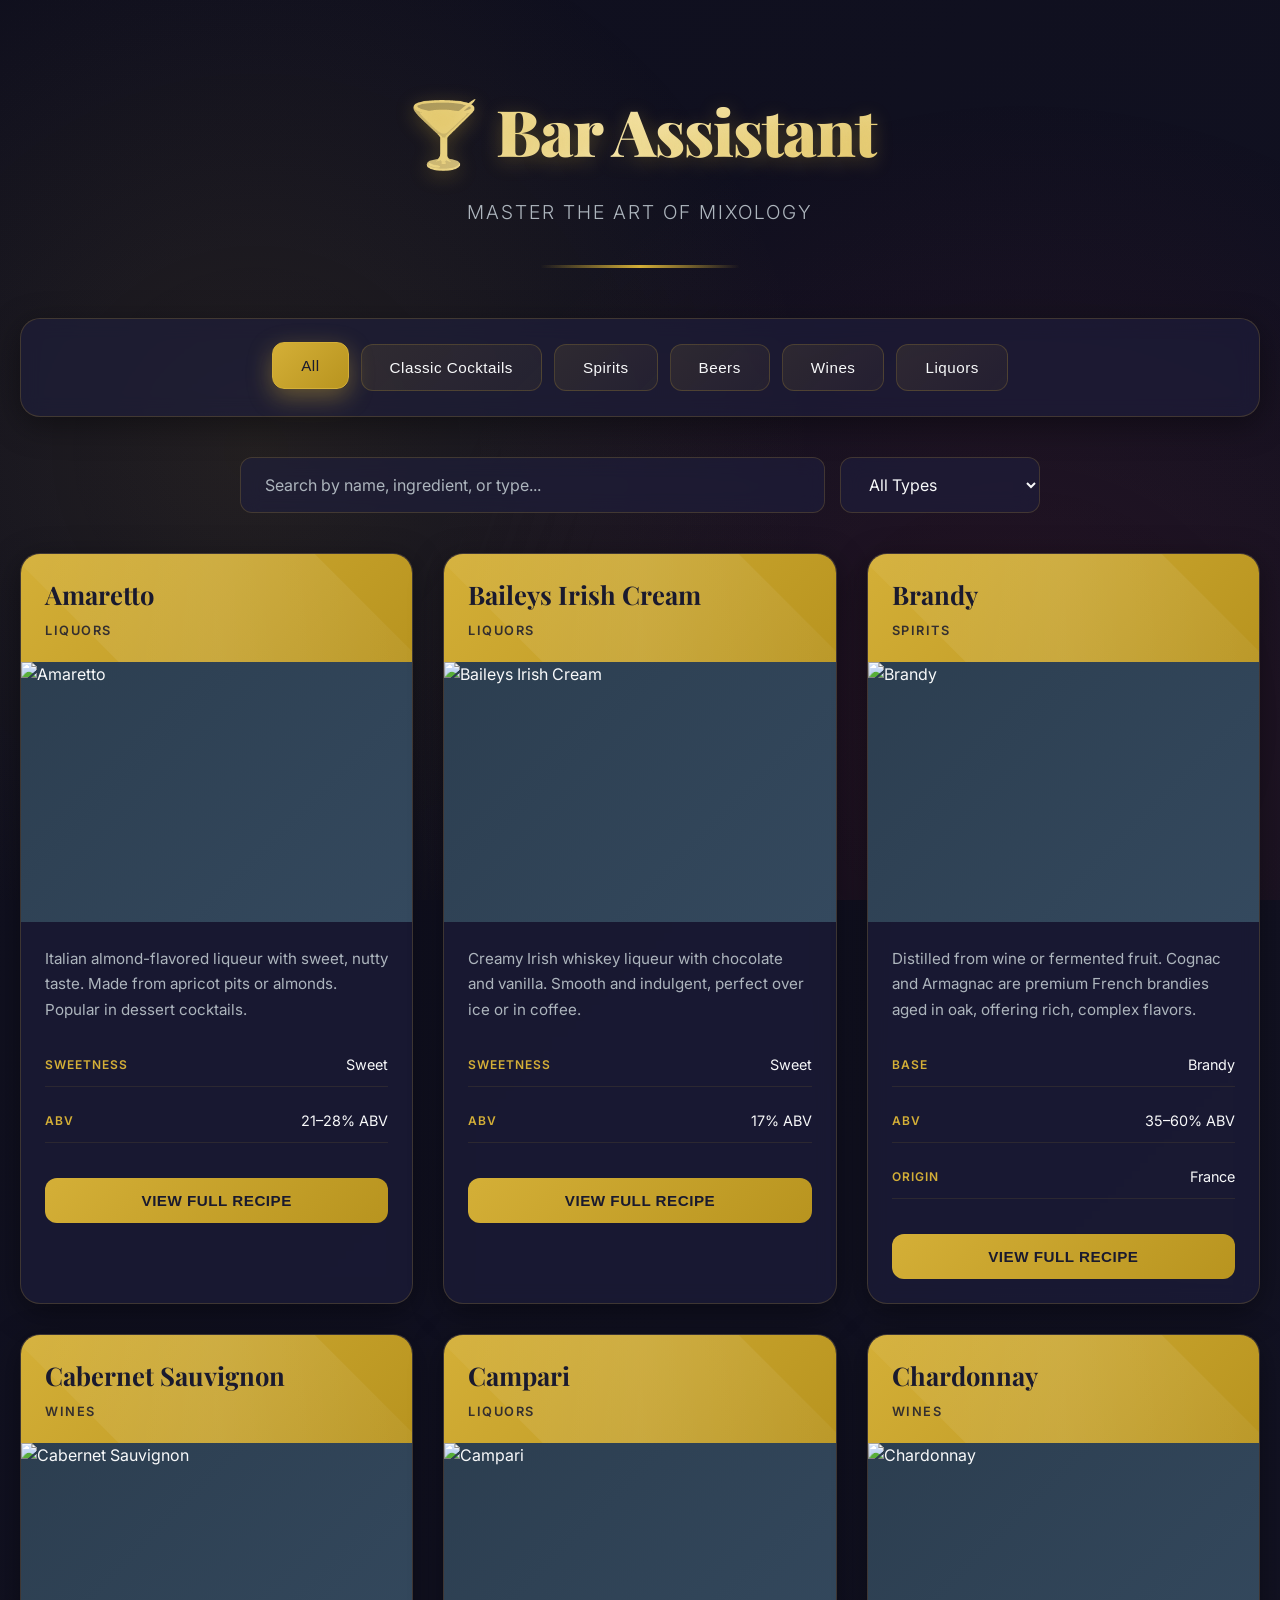
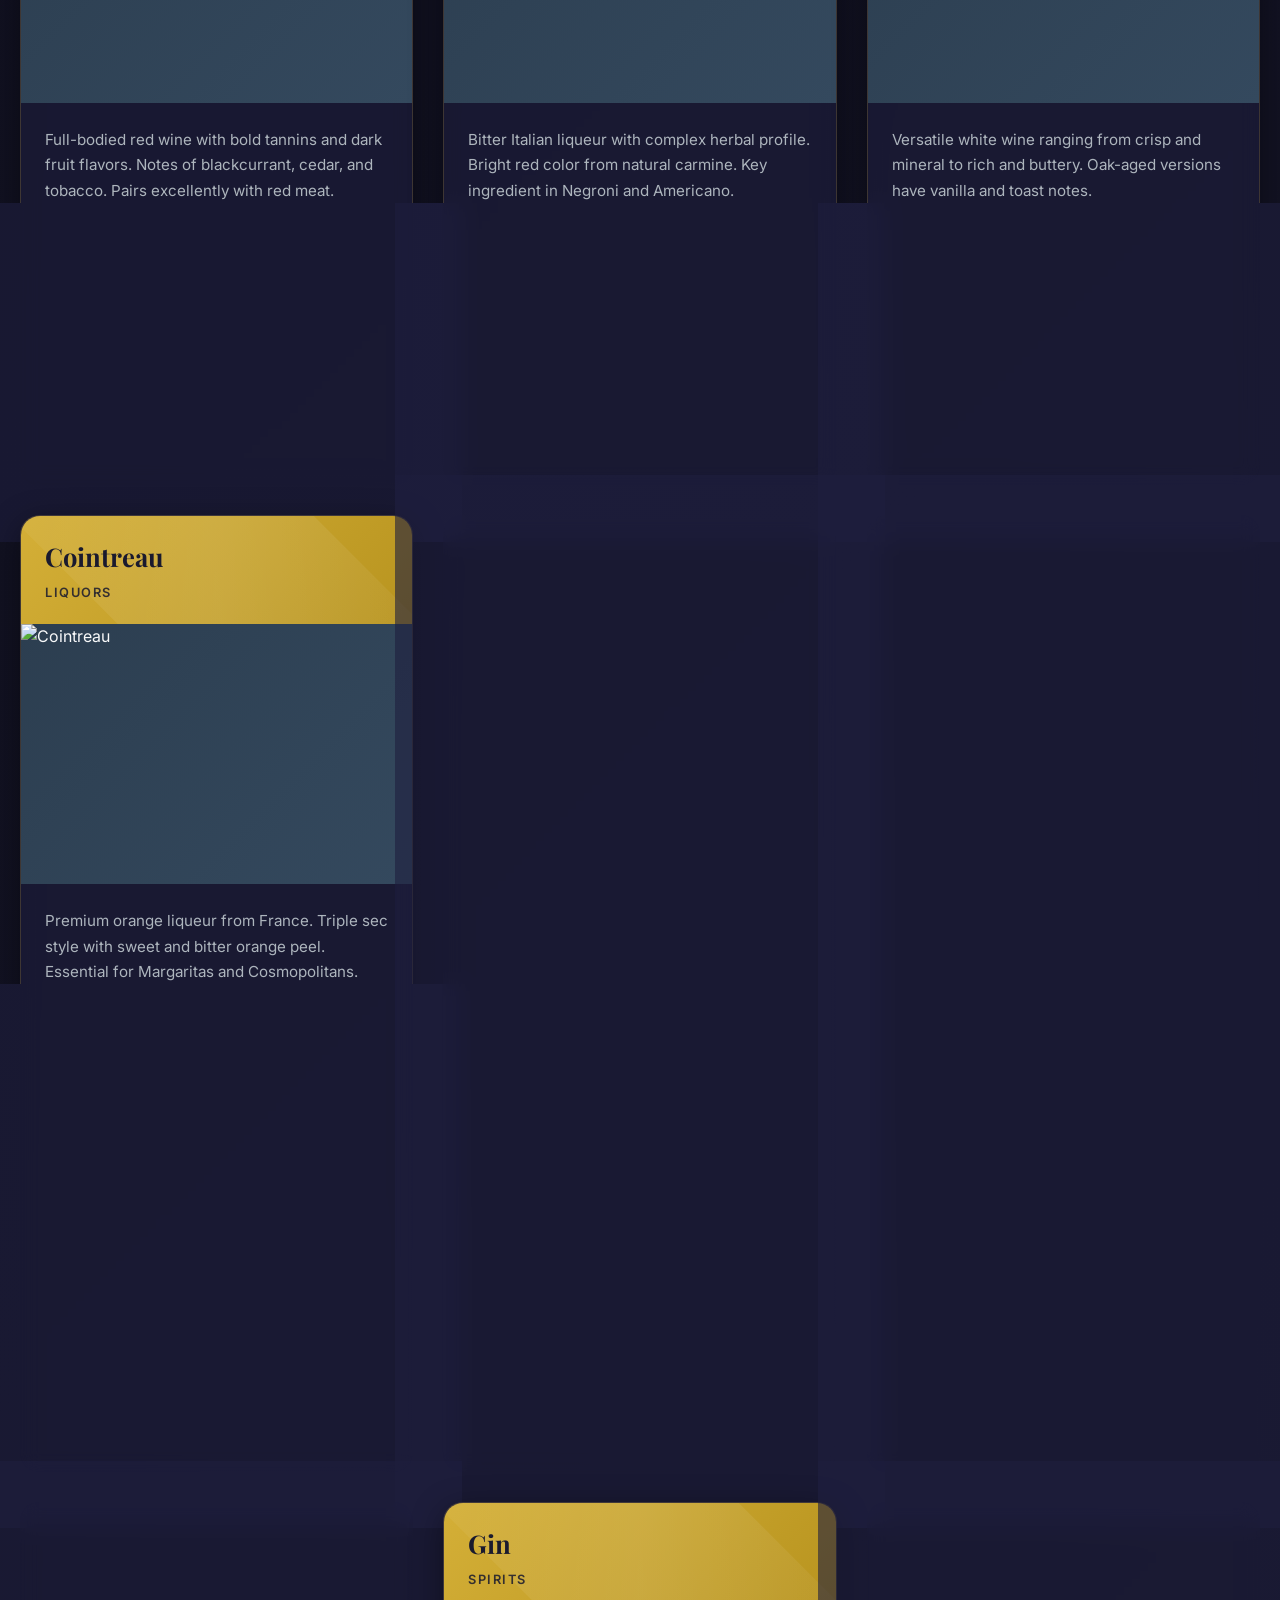
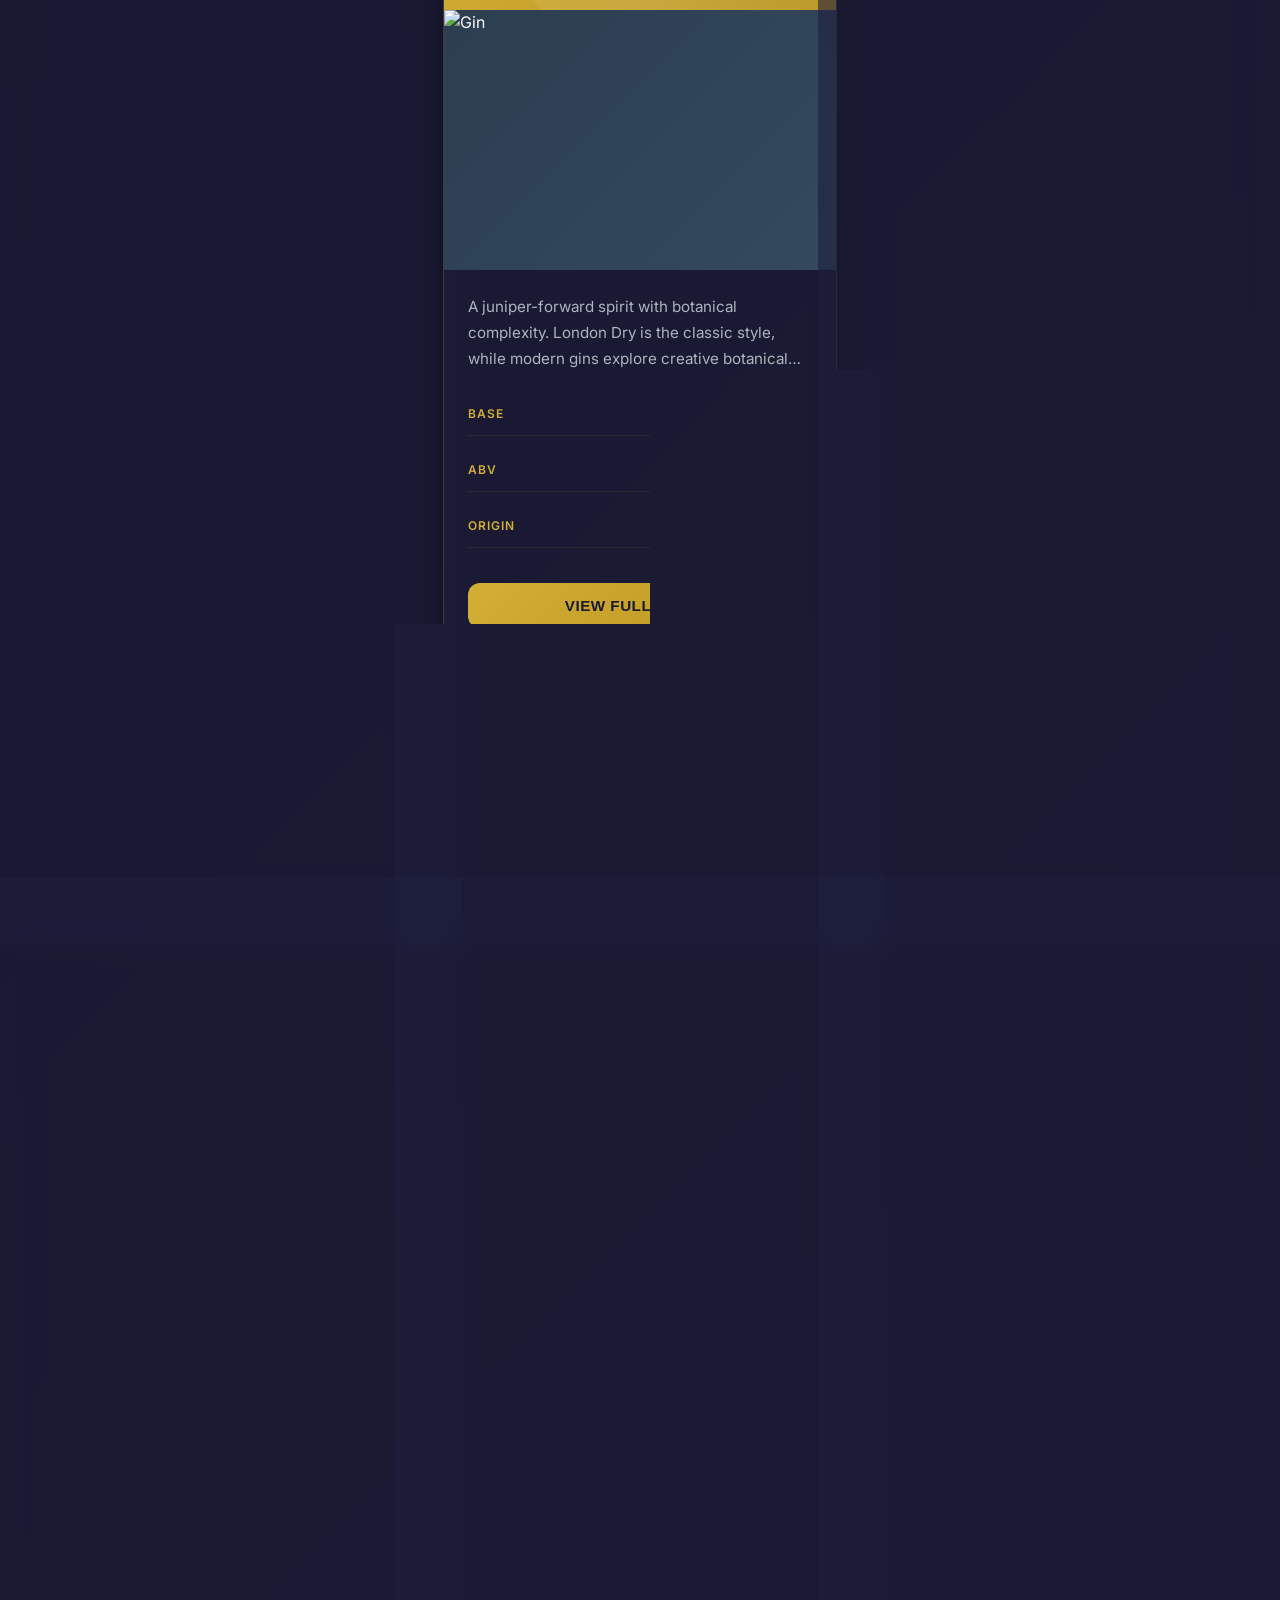
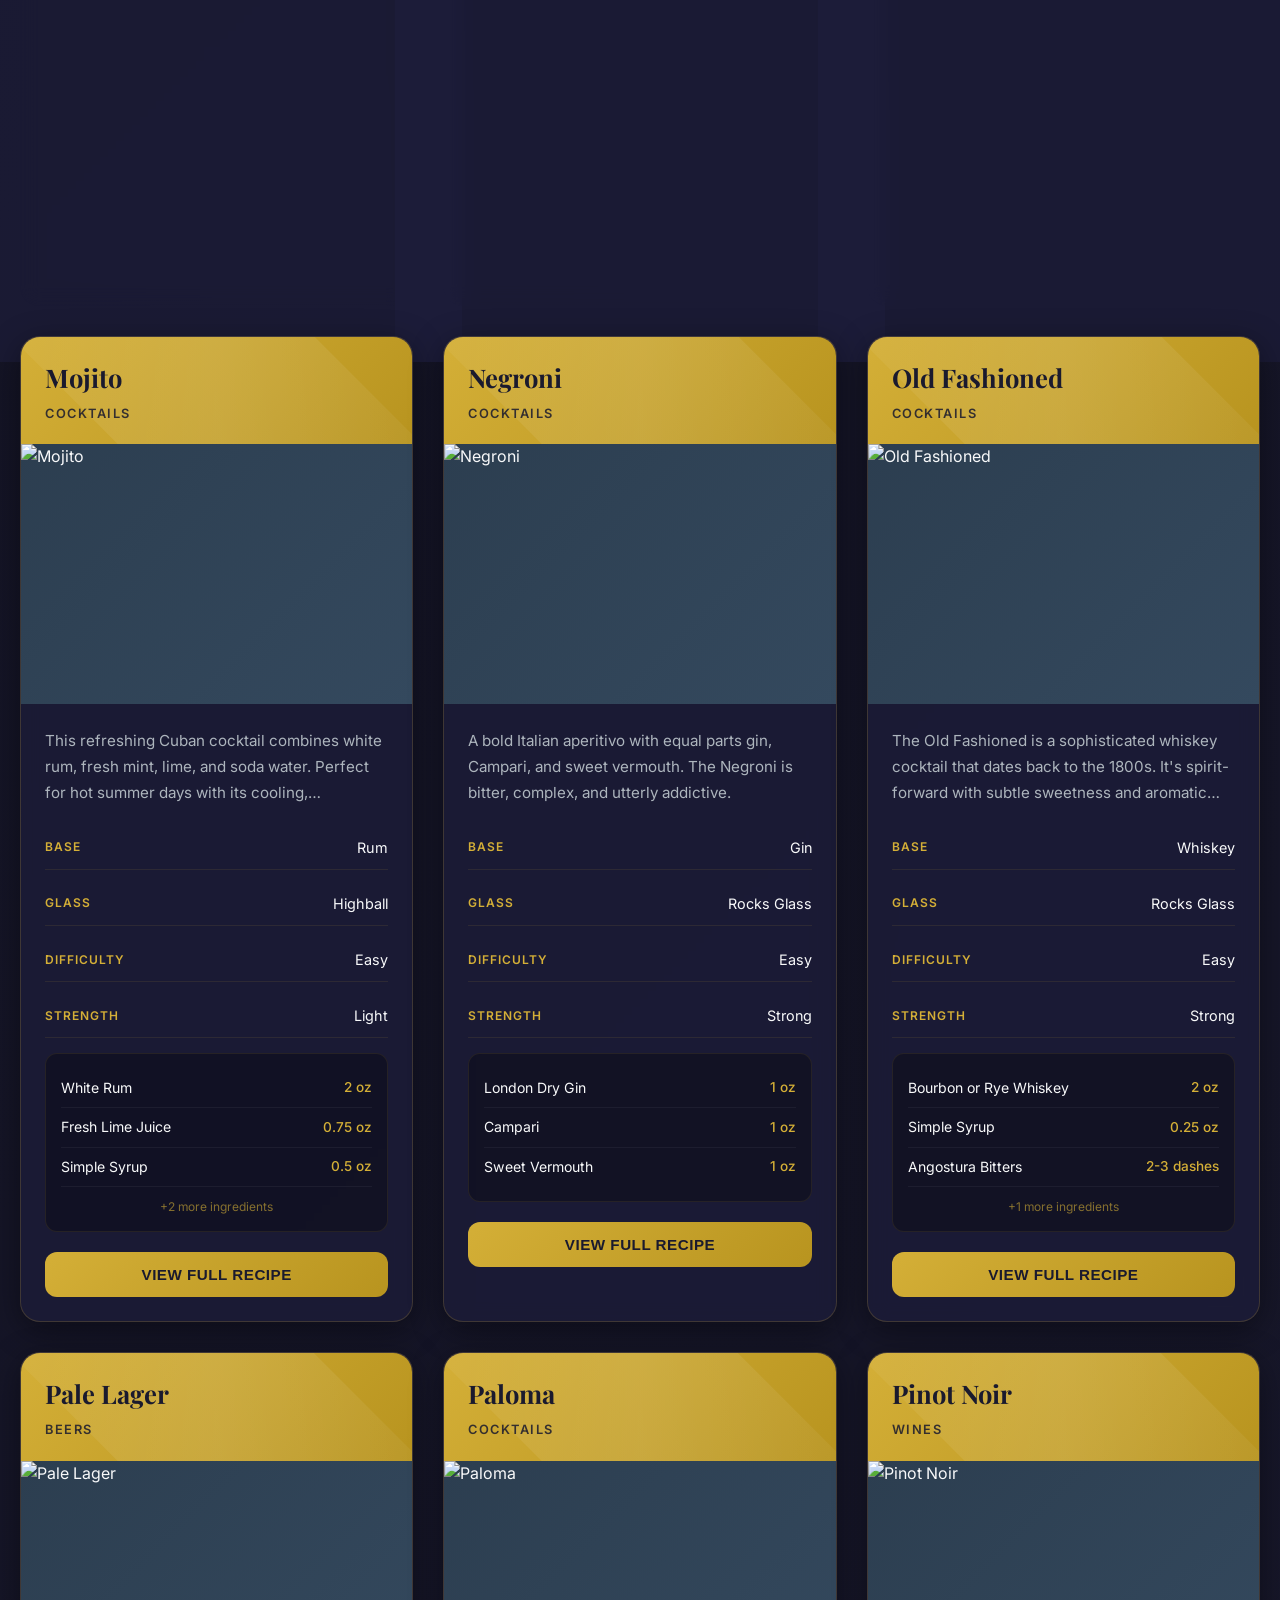
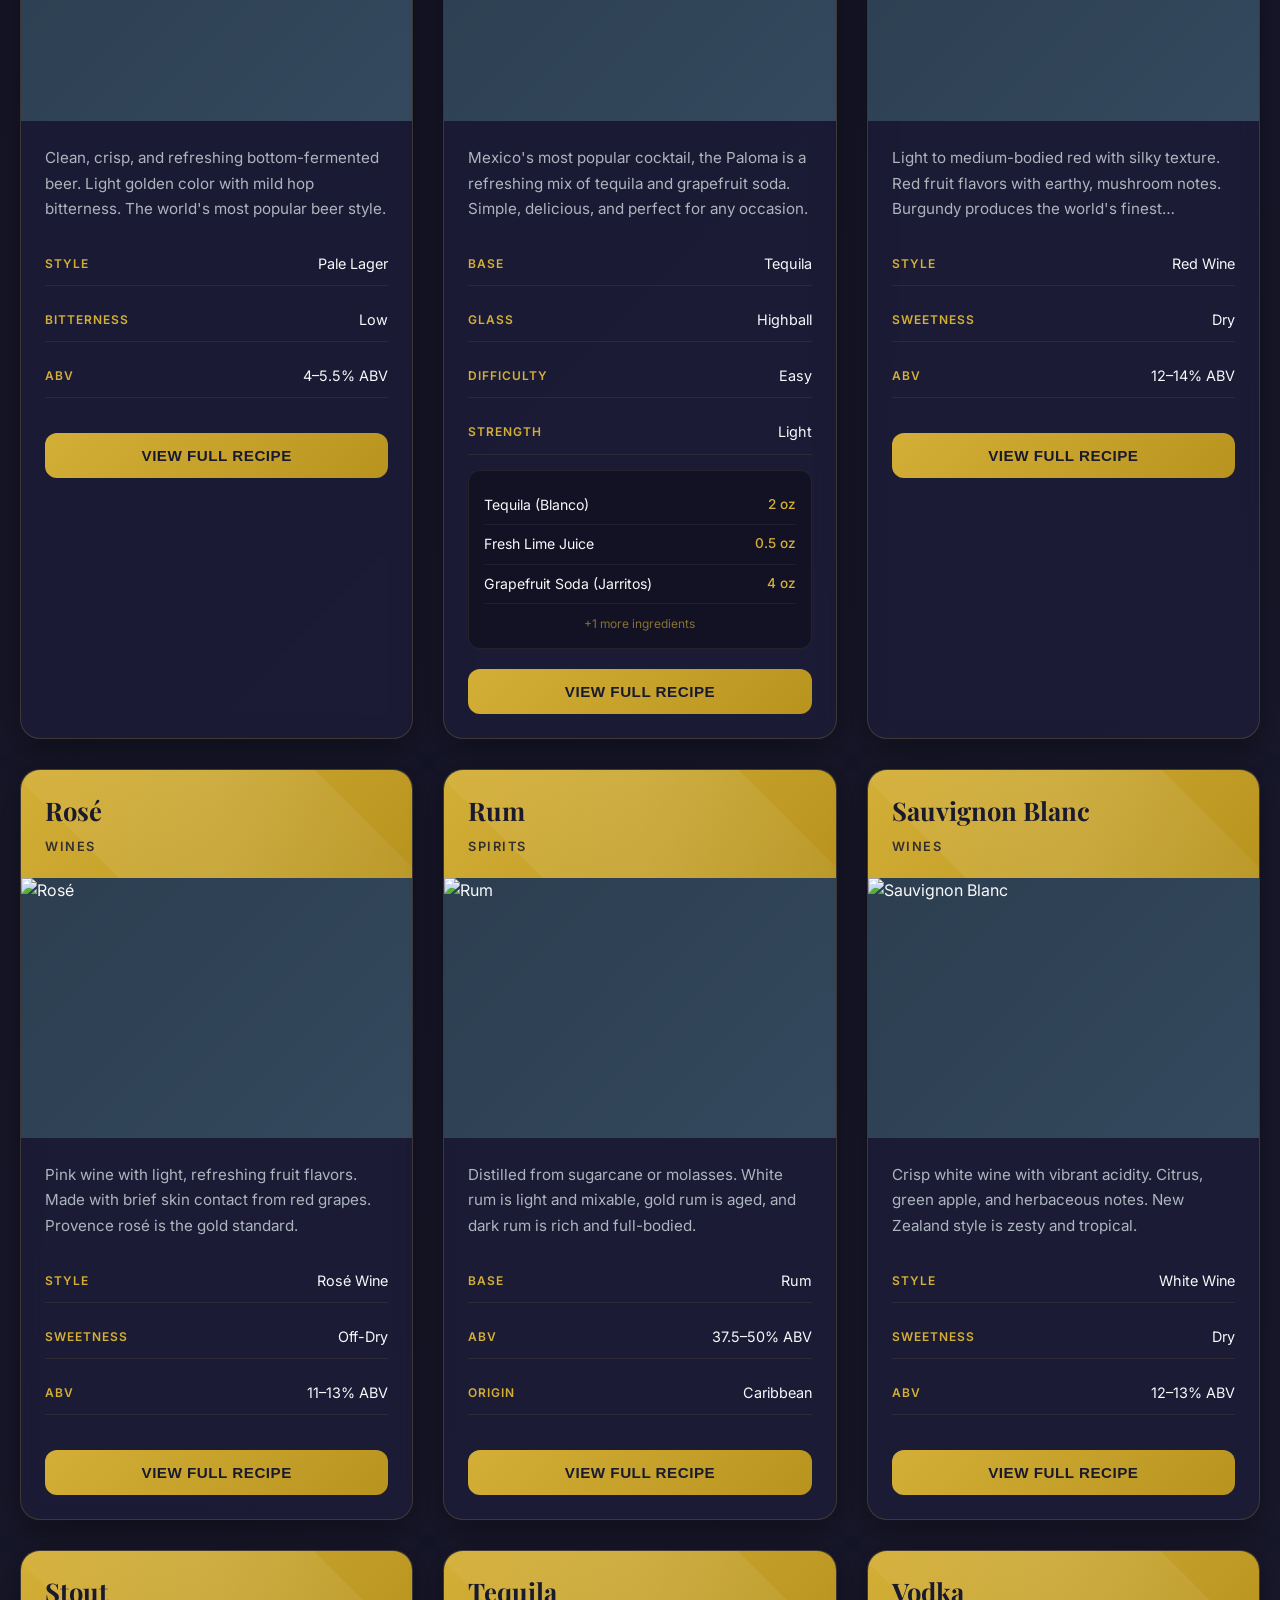
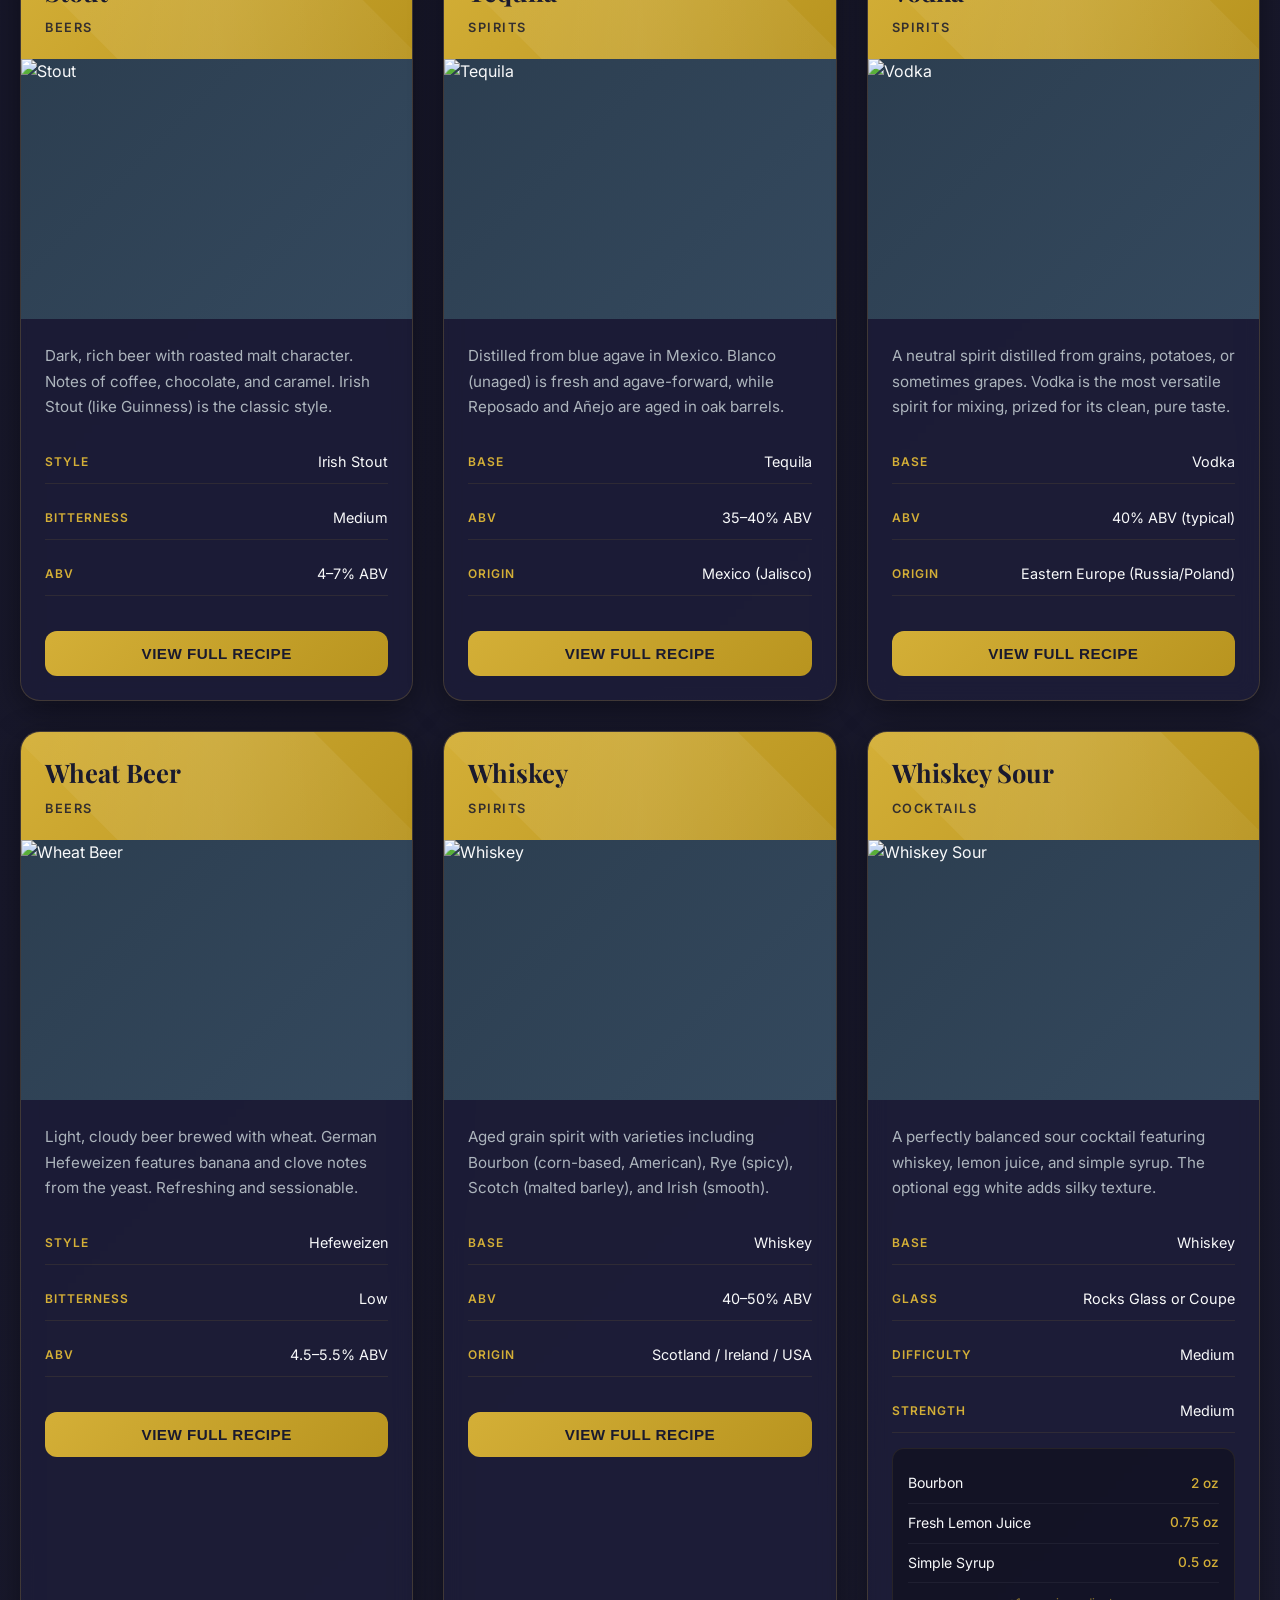
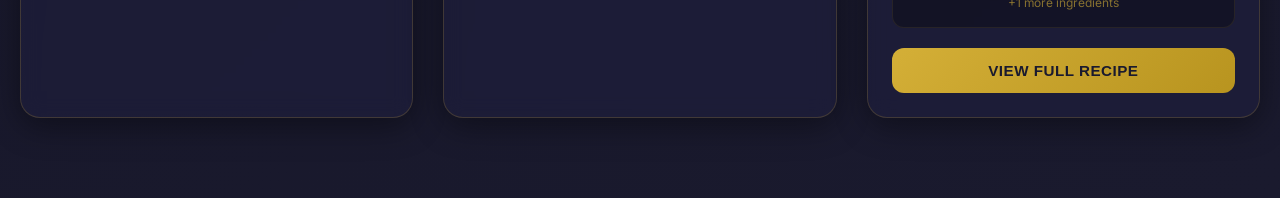
==== index.html @ 9eb1c7a4 "feat: complete Bar Assistant Pro suite with modular architecture, mobile edition & Quiet Luxury docu" ====
<!DOCTYPE html>
<html lang="en">
<head>
    <meta charset="UTF-8">
    <meta name="viewport" content="width=device-width, initial-scale=1.0">
    <title>Bar Assistant Pro - Cocktails & Spirits Guide</title>
    <link rel="preconnect" href="https://fonts.googleapis.com">
    <link rel="preconnect" href="https://fonts.gstatic.com" crossorigin>
    <link href="https://fonts.googleapis.com/css2?family=Playfair+Display:wght@700;900&family=Inter:wght@300;400;500;600;700&display=swap" rel="stylesheet">
    <style>
        * {
            margin: 0;
            padding: 0;
            box-sizing: border-box;
        }

        :root {
            --primary: #d4af37;
            --primary-dark: #b8941f;
            --secondary: #1a1a2e;
            --accent: #e63946;
            --bg-dark: #0f0f1e;
            --bg-card: #1e1e3f;
            --text-light: #f8f9fa;
            --text-gray: #adb5bd;
            --border: rgba(212, 175, 55, 0.2);
            --shadow: rgba(0, 0, 0, 0.4);
        }

        body {
            font-family: 'Inter', -apple-system, BlinkMacSystemFont, 'Segoe UI', sans-serif;
            background: linear-gradient(135deg, var(--bg-dark) 0%, var(--secondary) 100%);
            color: var(--text-light);
            min-height: 100vh;
            padding: 0;
            line-height: 1.6;
        }

        body::before {
            content: '';
            position: fixed;
            top: 0;
            left: 0;
            right: 0;
            bottom: 0;
            background: 
                radial-gradient(circle at 20% 50%, rgba(212, 175, 55, 0.1) 0%, transparent 50%),
                radial-gradient(circle at 80% 80%, rgba(230, 57, 70, 0.1) 0%, transparent 50%);
            pointer-events: none;
            z-index: 0;
        }

        .container {
            max-width: 1600px;
            margin: 0 auto;
            padding: 20px;
            position: relative;
            z-index: 1;
        }

        header {
            text-align: center;
            margin-bottom: 50px;
            padding: 60px 20px 40px;
            position: relative;
        }

        header::after {
            content: '';
            position: absolute;
            bottom: 0;
            left: 50%;
            transform: translateX(-50%);
            width: 200px;
            height: 3px;
            background: linear-gradient(90deg, transparent, var(--primary), transparent);
        }

        h1 {
            font-family: 'Playfair Display', serif;
            font-size: clamp(2.5rem, 5vw, 4.5rem);
            font-weight: 900;
            background: linear-gradient(135deg, var(--primary) 0%, #f4e4a8 50%, var(--primary) 100%);
            -webkit-background-clip: text;
            -webkit-text-fill-color: transparent;
            background-clip: text;
            margin-bottom: 15px;
            letter-spacing: -1px;
            text-shadow: 0 4px 20px rgba(212, 175, 55, 0.3);
        }

        .subtitle {
            color: var(--text-gray);
            font-size: clamp(1rem, 2vw, 1.2rem);
            font-weight: 300;
            letter-spacing: 2px;
            text-transform: uppercase;
        }

        nav {
            background: rgba(30, 30, 63, 0.6);
            backdrop-filter: blur(10px);
            -webkit-backdrop-filter: blur(10px);
            padding: 25px;
            border-radius: 20px;
            margin-bottom: 40px;
            display: flex;
            gap: 12px;
            flex-wrap: wrap;
            justify-content: center;
            border: 1px solid var(--border);
            box-shadow: 0 8px 32px var(--shadow);
        }

        nav button {
            padding: 14px 28px;
            background: linear-gradient(135deg, rgba(212, 175, 55, 0.1) 0%, rgba(212, 175, 55, 0.05) 100%);
            color: var(--text-light);
            border: 1px solid var(--border);
            border-radius: 12px;
            cursor: pointer;
            font-size: 0.95rem;
            font-weight: 500;
            transition: all 0.3s cubic-bezier(0.4, 0, 0.2, 1);
            letter-spacing: 0.5px;
            position: relative;
            overflow: hidden;
        }

        nav button::before {
            content: '';
            position: absolute;
            top: 0;
            left: -100%;
            width: 100%;
            height: 100%;
            background: linear-gradient(90deg, transparent, rgba(212, 175, 55, 0.2), transparent);
            transition: left 0.5s;
        }

        nav button:hover::before {
            left: 100%;
        }

        nav button:hover, nav button.active {
            background: linear-gradient(135deg, var(--primary) 0%, var(--primary-dark) 100%);
            border-color: var(--primary);
            transform: translateY(-2px);
            box-shadow: 0 8px 24px rgba(212, 175, 55, 0.4);
            color: var(--secondary);
        }

        .search-bar {
            margin-bottom: 40px;
            display: flex;
            gap: 15px;
            justify-content: center;
            flex-wrap: wrap;
            max-width: 800px;
            margin-left: auto;
            margin-right: auto;
        }

        .search-bar input, .search-bar select {
            padding: 16px 24px;
            border: 1px solid var(--border);
            border-radius: 12px;
            background: rgba(30, 30, 63, 0.6);
            backdrop-filter: blur(10px);
            -webkit-backdrop-filter: blur(10px);
            font-size: 1rem;
            color: var(--text-light);
            transition: all 0.3s ease;
            font-family: 'Inter', sans-serif;
        }

        .search-bar input {
            flex: 1;
            min-width: 280px;
        }

        .search-bar input::placeholder {
            color: var(--text-gray);
        }

        .search-bar input:focus, .search-bar select:focus {
            outline: none;
            border-color: var(--primary);
            box-shadow: 0 0 0 3px rgba(212, 175, 55, 0.1);
            background: rgba(30, 30, 63, 0.8);
        }

        .search-bar select {
            min-width: 200px;
            cursor: pointer;
        }

        .content {
            display: grid;
            grid-template-columns: repeat(auto-fill, minmax(340px, 1fr));
            gap: 30px;
            margin-bottom: 60px;
        }

        .card {
            background: rgba(30, 30, 63, 0.6);
            backdrop-filter: blur(10px);
            -webkit-backdrop-filter: blur(10px);
            border-radius: 20px;
            overflow: hidden;
            border: 1px solid var(--border);
            transition: all 0.4s cubic-bezier(0.4, 0, 0.2, 1);
            box-shadow: 0 8px 32px var(--shadow);
            cursor: pointer;
            position: relative;
        }

        .card::before {
            content: '';
            position: absolute;
            top: 0;
            left: 0;
            right: 0;
            bottom: 0;
            background: linear-gradient(135deg, rgba(212, 175, 55, 0.05) 0%, transparent 100%);
            opacity: 0;
            transition: opacity 0.4s;
            pointer-events: none;
        }

        .card:hover {
            transform: translateY(-8px);
            box-shadow: 0 20px 60px rgba(0, 0, 0, 0.6), 0 0 0 1px var(--primary);
            border-color: var(--primary);
        }

        .card:hover::before {
            opacity: 1;
        }

        .card-header {
            background: linear-gradient(135deg, var(--primary) 0%, var(--primary-dark) 100%);
            padding: 20px 24px;
            color: var(--secondary);
            position: relative;
            overflow: hidden;
        }

        .card-header::after {
            content: '';
            position: absolute;
            top: -50%;
            right: -50%;
            width: 200%;
            height: 200%;
            background: linear-gradient(45deg, transparent, rgba(255, 255, 255, 0.1), transparent);
            transform: rotate(45deg);
            transition: all 0.5s;
        }

        .card:hover .card-header::after {
            right: -200%;
        }

        .card-header h3 {
            font-family: 'Playfair Display', serif;
            font-size: 1.6rem;
            margin-bottom: 6px;
            font-weight: 700;
            position: relative;
            z-index: 1;
        }

        .card-category {
            font-size: 0.8rem;
            opacity: 0.85;
            font-weight: 600;
            text-transform: uppercase;
            letter-spacing: 1.5px;
            position: relative;
            z-index: 1;
        }

        .card-image {
            width: 100%;
            height: 260px;
            background: linear-gradient(135deg, #2c3e50 0%, #34495e 100%);
            display: flex;
            align-items: center;
            justify-content: center;
            position: relative;
            overflow: hidden;
        }

        .card-image img {
            width: 100%;
            height: 100%;
            object-fit: cover;
            transition: transform 0.6s cubic-bezier(0.4, 0, 0.2, 1);
        }

        .card:hover .card-image img {
            transform: scale(1.1);
        }

        .card-image-placeholder {
            font-size: 5rem;
            filter: drop-shadow(0 4px 8px rgba(0, 0, 0, 0.3));
        }

        .card-content {
            padding: 24px;
        }

        .card-description {
            font-size: 0.95rem;
            color: var(--text-gray);
            margin-bottom: 20px;
            line-height: 1.7;
            display: -webkit-box;
            -webkit-line-clamp: 3;
            -webkit-box-orient: vertical;
            overflow: hidden;
        }

        .card-details {
            display: flex;
            flex-direction: column;
            gap: 12px;
            font-size: 0.9rem;
            margin-bottom: 15px;
        }

        .detail-item {
            padding: 10px 0;
            border-bottom: 1px solid rgba(212, 175, 55, 0.1);
            display: flex;
            justify-content: space-between;
            align-items: center;
        }

        .detail-label {
            color: var(--primary);
            font-weight: 600;
            text-transform: uppercase;
            font-size: 0.75rem;
            letter-spacing: 1px;
        }

        .detail-value {
            color: var(--text-light);
            font-weight: 400;
        }

        .ingredients-list {
            background: rgba(0, 0, 0, 0.3);
            padding: 15px;
            border-radius: 12px;
            margin-top: 10px;
            font-size: 0.88rem;
            border: 1px solid rgba(212, 175, 55, 0.1);
        }

        .ingredient {
            display: flex;
            justify-content: space-between;
            padding: 8px 0;
            border-bottom: 1px solid rgba(255, 255, 255, 0.05);
            align-items: center;
        }

        .ingredient:last-child {
            border-bottom: none;
        }

        .ingredient-name {
            color: var(--text-light);
        }

        .ingredient-amount {
            color: var(--primary);
            font-weight: 500;
            font-size: 0.85rem;
        }

        .expand-btn {
            margin-top: 20px;
            padding: 14px 24px;
            background: linear-gradient(135deg, var(--primary) 0%, var(--primary-dark) 100%);
            color: var(--secondary);
            border: none;
            border-radius: 12px;
            cursor: pointer;
            font-weight: 600;
            width: 100%;
            transition: all 0.3s cubic-bezier(0.4, 0, 0.2, 1);
            font-size: 0.95rem;
            letter-spacing: 0.5px;
            text-transform: uppercase;
        }

        .expand-btn:hover {
            background: linear-gradient(135deg, var(--primary-dark) 0%, var(--primary) 100%);
            transform: translateY(-2px);
            box-shadow: 0 8px 24px rgba(212, 175, 55, 0.4);
        }

        .modal {
            display: none;
            position: fixed;
            top: 0;
            left: 0;
            width: 100%;
            height: 100%;
            background: rgba(0, 0, 0, 0.85);
            backdrop-filter: blur(8px);
            -webkit-backdrop-filter: blur(8px);
            z-index: 2000;
            justify-content: center;
            align-items: center;
            padding: 20px;
            overflow-y: auto;
            animation: fadeIn 0.3s ease;
        }

        @keyframes fadeIn {
            from { opacity: 0; }
            to { opacity: 1; }
        }

        .modal.active {
            display: flex;
        }

        .modal-content {
            background: linear-gradient(135deg, var(--bg-card) 0%, rgba(26, 26, 46, 0.98) 100%);
            backdrop-filter: blur(20px);
            -webkit-backdrop-filter: blur(20px);
            border-radius: 24px;
            padding: 40px;
            max-width: 800px;
            width: 100%;
            border: 1px solid var(--border);
            max-height: 90vh;
            overflow-y: auto;
            box-shadow: 0 24px 80px rgba(0, 0, 0, 0.8);
            animation: slideUp 0.4s cubic-bezier(0.4, 0, 0.2, 1);
        }

        @keyframes slideUp {
            from {
                opacity: 0;
                transform: translateY(40px);
            }
            to {
                opacity: 1;
                transform: translateY(0);
            }
        }

        .modal-content::-webkit-scrollbar {
            width: 8px;
        }

        .modal-content::-webkit-scrollbar-track {
            background: rgba(0, 0, 0, 0.2);
            border-radius: 4px;
        }

        .modal-content::-webkit-scrollbar-thumb {
            background: var(--primary);
            border-radius: 4px;
        }

        .modal-header {
            display: flex;
            justify-content: space-between;
            align-items: flex-start;
            margin-bottom: 30px;
            border-bottom: 2px solid var(--primary);
            padding-bottom: 20px;
            gap: 20px;
        }

        .modal-header h2 {
            font-family: 'Playfair Display', serif;
            color: var(--primary);
            font-size: clamp(1.8rem, 4vw, 2.5rem);
            font-weight: 700;
            flex: 1;
        }

        .close-btn {
            background: rgba(212, 175, 55, 0.1);
            color: var(--primary);
            border: 1px solid var(--border);
            width: 44px;
            height: 44px;
            border-radius: 50%;
            cursor: pointer;
            font-size: 1.5rem;
            transition: all 0.3s ease;
            flex-shrink: 0;
            display: flex;
            align-items: center;
            justify-content: center;
        }

        .close-btn:hover {
            background: var(--primary);
            color: var(--secondary);
            transform: rotate(90deg);
            box-shadow: 0 4px 16px rgba(212, 175, 55, 0.4);
        }

        .modal-section {
            margin-bottom: 30px;
        }

        .modal-section h3 {
            color: var(--primary);
            margin-bottom: 16px;
            font-size: 1.3rem;
            text-transform: uppercase;
            border-bottom: 2px solid rgba(212, 175, 55, 0.2);
            padding-bottom: 10px;
            letter-spacing: 1px;
            font-weight: 600;
        }

        .modal-section p {
            line-height: 1.9;
            color: var(--text-gray);
            font-size: 1.05rem;
        }

        .modal-section ul, .modal-section ol {
            margin-left: 24px;
            color: var(--text-light);
        }

        .modal-section li {
            margin-bottom: 12px;
            line-height: 1.7;
            color: var(--text-gray);
        }

        .modal-section li::marker {
            color: var(--primary);
            font-weight: 600;
        }

        .ingredient-item {
            display: flex;
            justify-content: space-between;
            padding: 12px 16px;
            background: rgba(0, 0, 0, 0.3);
            margin-bottom: 8px;
            border-radius: 8px;
            border-left: 3px solid var(--primary);
            transition: all 0.2s;
        }

        .ingredient-item:hover {
            background: rgba(212, 175, 55, 0.1);
            transform: translateX(4px);
        }

        .ingredient-item span:first-child {
            color: var(--text-light);
            font-weight: 500;
        }

        .ingredient-item span:last-child {
            color: var(--primary);
            font-weight: 600;
        }

        .tag {
            display: inline-block;
            background: rgba(212, 175, 55, 0.15);
            color: var(--primary);
            padding: 8px 16px;
            border-radius: 20px;
            margin: 5px 8px 5px 0;
            font-size: 0.85rem;
            border: 1px solid rgba(212, 175, 55, 0.3);
            font-weight: 500;
            transition: all 0.2s;
        }

        .tag:hover {
            background: rgba(212, 175, 55, 0.25);
            transform: translateY(-2px);
        }

        .no-results {
            grid-column: 1 / -1;
            text-align: center;
            padding: 80px 20px;
            color: var(--text-gray);
            font-size: 1.3rem;
        }

        .no-results-icon {
            font-size: 5rem;
            margin-bottom: 24px;
            opacity: 0.3;
        }

        @media (max-width: 768px) {
            .container {
                padding: 15px;
            }

            header {
                padding: 40px 15px 30px;
                margin-bottom: 30px;
            }

            nav {
                padding: 20px 15px;
                gap: 10px;
            }

            nav button {
                width: 100%;
                padding: 12px 20px;
            }

            .search-bar {
                flex-direction: column;
                gap: 12px;
            }

            .search-bar input, .search-bar select {
                width: 100%;
                min-width: auto;
            }

            .content {
                grid-template-columns: 1fr;
                gap: 20px;
            }

            .modal-content {
                padding: 24px;
                border-radius: 20px;
            }

            .modal-header h2 {
                font-size: 1.6rem;
            }
        }

        @media (prefers-reduced-motion: reduce) {
            *, *::before, *::after {
                animation-duration: 0.01ms !important;
                animation-iteration-count: 1 !important;
                transition-duration: 0.01ms !important;
            }
        }
    </style>
</head>
<body>
    <div class="container">
        <header>
            <h1>🍸 Bar Assistant</h1>
            <p class="subtitle">Master the Art of Mixology</p>
        </header>

        <nav>
            <button class="nav-btn active" data-category="all">All</button>
            <button class="nav-btn" data-category="cocktails">Classic Cocktails</button>
            <button class="nav-btn" data-category="spirits">Spirits</button>
            <button class="nav-btn" data-category="beers">Beers</button>
            <button class="nav-btn" data-category="wines">Wines</button>
            <button class="nav-btn" data-category="liquors">Liquors</button>
        </nav>

        <div class="search-bar">
            <input type="text" id="searchInput" placeholder="Search by name, ingredient, or type...">
            <select id="filterSelect">
                <option value="">All Types</option>
                <option value="vodka">Vodka-based</option>
                <option value="gin">Gin-based</option>
                <option value="rum">Rum-based</option>
                <option value="tequila">Tequila-based</option>
                <option value="whiskey">Whiskey-based</option>
                <option value="brandy">Brandy-based</option>
            </select>
        </div>

        <div class="content" id="contentArea"></div>
    </div>

    <div class="modal" id="detailModal">
        <div class="modal-content">
            <div class="modal-header">
                <h2 id="modalTitle"></h2>
                <button class="close-btn" onclick="closeModal()">&times;</button>
            </div>
            <div id="modalBody"></div>
        </div>
    </div>

    <script>
        // Enhanced Bar Assistant with real cocktail images and Liquor.com recipes

        const database = {
          cocktails: [
            {
              id: 1,
              name: "Margarita",
              category: "cocktails",
              type: "tequila",
              image: "https://images.unsplash.com/photo-1551538827-9c037cb4f32a?w=800&q=80",
              description: "The Margarita is a timeless classic with a perfect balance of tequila, lime, and orange liqueur. Served in a salt-rimmed glass, it's refreshing and sophisticated.",
              ingredients: [
                { name: "Tequila (Blanco)", amount: "2 oz" },
                { name: "Cointreau", amount: "1 oz" },
                { name: "Fresh Lime Juice", amount: "1 oz" },
                { name: "Agave Syrup (optional)", amount: "0.25 oz" }
              ],
              method:
                "1. Rim a rocks glass with salt by running a lime wedge around the rim and dipping it in coarse salt\n" +
                "2. Add tequila, Cointreau, lime juice, and agave syrup to a cocktail shaker with ice\n" +
                "3. Shake vigorously for 15 seconds until well-chilled\n" +
                "4. Strain into the prepared glass over fresh ice\n" +
                "5. Garnish with a lime wheel",
              glass: "Rocks Glass",
              garnish: "Lime wheel, Salt rim",
              difficulty: "Easy",
              strength: "Medium",
              taste: "Citrus, Tangy, Refreshing"
            },
            {
              id: 2,
              name: "Mojito",
              category: "cocktails",
              type: "rum",
              image: "https://images.unsplash.com/photo-1551024506-0bccd828d307?w=800&q=80",
              description: "This refreshing Cuban cocktail combines white rum, fresh mint, lime, and soda water. Perfect for hot summer days with its cooling, herbaceous flavor.",
              ingredients: [
                { name: "White Rum", amount: "2 oz" },
                { name: "Fresh Lime Juice", amount: "0.75 oz" },
                { name: "Simple Syrup", amount: "0.5 oz" },
                { name: "Fresh Mint Leaves", amount: "10-12 leaves" },
                { name: "Club Soda", amount: "2 oz" }
              ],
              method:
                "1. Place mint leaves in a highball glass\n" +
                "2. Add lime juice and simple syrup\n" +
                "3. Gently muddle the mint (don't over-muddle or it will become bitter)\n" +
                "4. Add rum and fill the glass with crushed ice\n" +
                "5. Top with club soda and stir gently\n" +
                "6. Garnish with a mint sprig and lime wedge",
              glass: "Highball",
              garnish: "Mint sprig, Lime wedge",
              difficulty: "Easy",
              strength: "Light",
              taste: "Minty, Fresh, Citrusy"
            },
            {
              id: 3,
              name: "Old Fashioned",
              category: "cocktails",
              type: "whiskey",
              image: "https://images.unsplash.com/photo-1514362545857-3bc16c4c7d1b?w=800&q=80",
              description: "The Old Fashioned is a sophisticated whiskey cocktail that dates back to the 1800s. It's spirit-forward with subtle sweetness and aromatic bitters.",
              ingredients: [
                { name: "Bourbon or Rye Whiskey", amount: "2 oz" },
                { name: "Simple Syrup", amount: "0.25 oz" },
                { name: "Angostura Bitters", amount: "2-3 dashes" },
                { name: "Orange Peel", amount: "1 piece" }
              ],
              method:
                "1. Add simple syrup and bitters to a rocks glass\n" +
                "2. Add a large ice cube or sphere\n" +
                "3. Pour in the whiskey\n" +
                "4. Stir gently for about 30 seconds to chill and dilute\n" +
                "5. Express orange peel oils over the drink by squeezing the peel\n" +
                "6. Rub the peel around the rim and drop it into the glass",
              glass: "Rocks Glass",
              garnish: "Orange peel, Luxardo cherry (optional)",
              difficulty: "Easy",
              strength: "Strong",
              taste: "Whiskey-forward, Slightly sweet, Aromatic"
            },
            {
              id: 4,
              name: "Dry Martini",
              category: "cocktails",
              type: "gin",
              image: "https://images.unsplash.com/photo-1514362545857-3bc16c4c7d1b?w=800&q=80",
              description: "The epitome of cocktail elegance, the Dry Martini is a simple yet sophisticated blend of gin and dry vermouth. Shaken or stirred, it's timelessly chic.",
              ingredients: [
                { name: "London Dry Gin", amount: "2.5 oz" },
                { name: "Dry Vermouth", amount: "0.5 oz" }
              ],
              method:
                "1. Add gin and vermouth to a mixing glass filled with ice\n" +
                "2. Stir for 30-40 seconds until very cold (never shake a martini)\n" +
                "3. Strain into a chilled coupe or martini glass\n" +
                "4. Express lemon peel oils over the drink or garnish with an olive",
              glass: "Coupe or Martini Glass",
              garnish: "Lemon twist or Green olive",
              difficulty: "Medium",
              strength: "Strong",
              taste: "Crisp, Botanical, Dry"
            },
            {
              id: 5,
              name: "Negroni",
              category: "cocktails",
              type: "gin",
              image: "https://images.unsplash.com/photo-1609951651556-5334e2706168?w=800&q=80",
              description: "A bold Italian aperitivo with equal parts gin, Campari, and sweet vermouth. The Negroni is bitter, complex, and utterly addictive.",
              ingredients: [
                { name: "London Dry Gin", amount: "1 oz" },
                { name: "Campari", amount: "1 oz" },
                { name: "Sweet Vermouth", amount: "1 oz" }
              ],
              method:
                "1. Add gin, Campari, and sweet vermouth to a mixing glass with ice\n" +
                "2. Stir for 20-30 seconds until well-chilled\n" +
                "3. Strain into a rocks glass over a large ice cube\n" +
                "4. Express orange peel oils over the drink\n" +
                "5. Garnish with the orange peel",
              glass: "Rocks Glass",
              garnish: "Orange peel",
              difficulty: "Easy",
              strength: "Strong",
              taste: "Bitter, Herbal, Balanced"
            },
            {
              id: 6,
              name: "Whiskey Sour",
              category: "cocktails",
              type: "whiskey",
              image: "https://images.unsplash.com/photo-1615332215708-13fa74d1494e?w=800&q=80",
              description: "A perfectly balanced sour cocktail featuring whiskey, lemon juice, and simple syrup. The optional egg white adds silky texture.",
              ingredients: [
                { name: "Bourbon", amount: "2 oz" },
                { name: "Fresh Lemon Juice", amount: "0.75 oz" },
                { name: "Simple Syrup", amount: "0.5 oz" },
                { name: "Egg White (optional)", amount: "1" }
              ],
              method:
                "1. Add all ingredients to a shaker without ice (if using egg white)\n" +
                "2. Dry shake for 10 seconds to emulsify the egg white\n" +
                "3. Add ice and shake vigorously for 15 seconds\n" +
                "4. Strain into a rocks glass over fresh ice or serve up in a coupe\n" +
                "5. Garnish with a lemon wheel and cherry",
              glass: "Rocks Glass or Coupe",
              garnish: "Lemon wheel, Luxardo cherry",
              difficulty: "Medium",
              strength: "Medium",
              taste: "Tart, Sweet, Smooth"
            },
            {
              id: 7,
              name: "Daiquiri",
              category: "cocktails",
              type: "rum",
              image: "https://images.unsplash.com/photo-1536935338788-846bb9981813?w=800&q=80",
              description: "The classic Daiquiri is a simple yet perfect cocktail of white rum, fresh lime juice, and simple syrup. Hemingway's favorite drink.",
              ingredients: [
                { name: "White Rum", amount: "2 oz" },
                { name: "Fresh Lime Juice", amount: "0.75 oz" },
                { name: "Simple Syrup", amount: "0.5 oz" }
              ],
              method:
                "1. Add rum, lime juice, and simple syrup to a cocktail shaker with ice\n" +
                "2. Shake vigorously for 15 seconds\n" +
                "3. Strain into a chilled coupe glass\n" +
                "4. Garnish with a lime wheel",
              glass: "Coupe",
              garnish: "Lime wheel",
              difficulty: "Easy",
              strength: "Medium",
              taste: "Tart, Clean, Refreshing"
            },
            {
              id: 8,
              name: "Manhattan",
              category: "cocktails",
              type: "whiskey",
              image: "https://images.unsplash.com/photo-1470337458703-46ad1756a187?w=800&q=80",
              description: "A classic New York cocktail combining whiskey and sweet vermouth with a dash of bitters. Sophisticated and spirit-forward.",
              ingredients: [
                { name: "Rye Whiskey", amount: "2 oz" },
                { name: "Sweet Vermouth", amount: "1 oz" },
                { name: "Angostura Bitters", amount: "2 dashes" }
              ],
              method:
                "1. Add whiskey, sweet vermouth, and bitters to a mixing glass with ice\n" +
                "2. Stir for 30 seconds until well-chilled\n" +
                "3. Strain into a chilled coupe or martini glass\n" +
                "4. Garnish with a luxardo cherry",
              glass: "Coupe or Martini Glass",
              garnish: "Luxardo cherry",
              difficulty: "Easy",
              strength: "Strong",
              taste: "Rich, Sweet, Aromatic"
            },
            {
              id: 9,
              name: "Espresso Martini",
              category: "cocktails",
              type: "vodka",
              image: "https://images.unsplash.com/photo-1609951651556-5334e2706168?w=800&q=80",
              description: "A modern classic that combines vodka, coffee liqueur, and fresh espresso. It's dessert and cocktail in one sophisticated package.",
              ingredients: [
                { name: "Vodka", amount: "2 oz" },
                { name: "Coffee Liqueur (Kahlúa)", amount: "0.5 oz" },
                { name: "Fresh Espresso", amount: "1 oz" },
                { name: "Simple Syrup", amount: "0.25 oz" }
              ],
              method:
                "1. Brew a shot of fresh espresso and let it cool slightly\n" +
                "2. Add vodka, coffee liqueur, espresso, and simple syrup to a shaker with ice\n" +
                "3. Shake very vigorously for 20 seconds to create foam\n" +
                "4. Strain into a chilled coupe or martini glass\n" +
                "5. Garnish with three coffee beans",
              glass: "Coupe or Martini Glass",
              garnish: "3 coffee beans",
              difficulty: "Medium",
              strength: "Medium",
              taste: "Coffee-forward, Smooth, Sweet"
            },
            {
              id: 10,
              name: "Paloma",
              category: "cocktails",
              type: "tequila",
              image: "https://images.unsplash.com/photo-1598679253544-2c97992403f8?w=800&q=80",
              description: "Mexico's most popular cocktail, the Paloma is a refreshing mix of tequila and grapefruit soda. Simple, delicious, and perfect for any occasion.",
              ingredients: [
                { name: "Tequila (Blanco)", amount: "2 oz" },
                { name: "Fresh Lime Juice", amount: "0.5 oz" },
                { name: "Grapefruit Soda (Jarritos)", amount: "4 oz" },
                { name: "Salt", amount: "Pinch" }
              ],
              method:
                "1. Rim a highball glass with salt\n" +
                "2. Fill the glass with ice\n" +
                "3. Add tequila and lime juice\n" +
                "4. Top with grapefruit soda\n" +
                "5. Stir gently and garnish with a grapefruit wedge",
              glass: "Highball",
              garnish: "Grapefruit wedge, Salt rim",
              difficulty: "Easy",
              strength: "Light",
              taste: "Citrusy, Refreshing, Slightly bitter"
            }
          ],
          spirits: [
            {
              id: 101,
              name: "Vodka",
              category: "spirits",
              type: "vodka",
              image: "https://images.unsplash.com/photo-1560508564-27a4ab4579f0?w=800&q=80",
              description: "A neutral spirit distilled from grains, potatoes, or sometimes grapes. Vodka is the most versatile spirit for mixing, prized for its clean, pure taste.",
              abv: "40% ABV (typical)",
              origin: "Eastern Europe (Russia/Poland)"
            },
            {
              id: 102,
              name: "Gin",
              category: "spirits",
              type: "gin",
              image: "https://images.unsplash.com/photo-1588318976331-5aa7f1e08d01?w=800&q=80",
              description: "A juniper-forward spirit with botanical complexity. London Dry is the classic style, while modern gins explore creative botanical blends.",
              abv: "37.5–47% ABV",
              origin: "England / Netherlands"
            },
            {
              id: 103,
              name: "Tequila",
              category: "spirits",
              type: "tequila",
              image: "https://images.unsplash.com/photo-1596285991652-a4d8c8e6e0d2?w=800&q=80",
              description: "Distilled from blue agave in Mexico. Blanco (unaged) is fresh and agave-forward, while Reposado and Añejo are aged in oak barrels.",
              abv: "35–40% ABV",
              origin: "Mexico (Jalisco)"
            },
            {
              id: 104,
              name: "Rum",
              category: "spirits",
              type: "rum",
              image: "https://images.unsplash.com/photo-1514361892635-6b07e31e75f9?w=800&q=80",
              description: "Distilled from sugarcane or molasses. White rum is light and mixable, gold rum is aged, and dark rum is rich and full-bodied.",
              abv: "37.5–50% ABV",
              origin: "Caribbean"
            },
            {
              id: 105,
              name: "Whiskey",
              category: "spirits",
              type: "whiskey",
              image: "https://images.unsplash.com/photo-1527281400098-83e27e38d65e?w=800&q=80",
              description: "Aged grain spirit with varieties including Bourbon (corn-based, American), Rye (spicy), Scotch (malted barley), and Irish (smooth).",
              abv: "40–50% ABV",
              origin: "Scotland / Ireland / USA"
            },
            {
              id: 106,
              name: "Brandy",
              category: "spirits",
              type: "brandy",
              image: "https://images.unsplash.com/photo-1569529465841-dfecdab7503b?w=800&q=80",
              description: "Distilled from wine or fermented fruit. Cognac and Armagnac are premium French brandies aged in oak, offering rich, complex flavors.",
              abv: "35–60% ABV",
              origin: "France"
            }
          ],
          beers: [
            {
              id: 201,
              name: "Pale Lager",
              category: "beers",
              image: "https://images.unsplash.com/photo-1535958636474-b021ee887b13?w=800&q=80",
              description: "Clean, crisp, and refreshing bottom-fermented beer. Light golden color with mild hop bitterness. The world's most popular beer style.",
              style: "Pale Lager",
              abv: "4–5.5% ABV",
              bitterness: "Low"
            },
            {
              id: 202,
              name: "IPA (India Pale Ale)",
              category: "beers",
              image: "https://images.unsplash.com/photo-1608270586620-248524c67de9?w=800&q=80",
              description: "Hoppy, aromatic ale with pronounced bitterness. American IPAs feature citrus and pine notes, while modern hazy IPAs are juicy and smooth.",
              style: "American IPA",
              abv: "6–7.5% ABV",
              bitterness: "Medium–High"
            },
            {
              id: 203,
              name: "Stout",
              category: "beers",
              image: "https://images.unsplash.com/photo-1612528443702-f6741f70a049?w=800&q=80",
              description: "Dark, rich beer with roasted malt character. Notes of coffee, chocolate, and caramel. Irish Stout (like Guinness) is the classic style.",
              style: "Irish Stout",
              abv: "4–7% ABV",
              bitterness: "Medium"
            },
            {
              id: 204,
              name: "Wheat Beer",
              category: "beers",
              image: "https://images.unsplash.com/photo-1618183479302-1e0aa382c36b?w=800&q=80",
              description: "Light, cloudy beer brewed with wheat. German Hefeweizen features banana and clove notes from the yeast. Refreshing and sessionable.",
              style: "Hefeweizen",
              abv: "4.5–5.5% ABV",
              bitterness: "Low"
            }
          ],
          wines: [
            {
              id: 301,
              name: "Cabernet Sauvignon",
              category: "wines",
              image: "https://images.unsplash.com/photo-1510812431401-41d2bd2722f3?w=800&q=80",
              description: "Full-bodied red wine with bold tannins and dark fruit flavors. Notes of blackcurrant, cedar, and tobacco. Pairs excellently with red meat.",
              style: "Red Wine",
              sweetness: "Dry",
              abv: "13–15% ABV"
            },
            {
              id: 302,
              name: "Sauvignon Blanc",
              category: "wines",
              image: "https://images.unsplash.com/photo-1474722883778-ab0fdaa7a0e2?w=800&q=80",
              description: "Crisp white wine with vibrant acidity. Citrus, green apple, and herbaceous notes. New Zealand style is zesty and tropical.",
              style: "White Wine",
              sweetness: "Dry",
              abv: "12–13% ABV"
            },
            {
              id: 303,
              name: "Pinot Noir",
              category: "wines",
              image: "https://images.unsplash.com/photo-1506377247377-2a5b3b417ebb?w=800&q=80",
              description: "Light to medium-bodied red with silky texture. Red fruit flavors with earthy, mushroom notes. Burgundy produces the world's finest examples.",
              style: "Red Wine",
              sweetness: "Dry",
              abv: "12–14% ABV"
            },
            {
              id: 304,
              name: "Chardonnay",
              category: "wines",
              image: "https://images.unsplash.com/photo-1586370434639-0fe43b2d32d6?w=800&q=80",
              description: "Versatile white wine ranging from crisp and mineral to rich and buttery. Oak-aged versions have vanilla and toast notes.",
              style: "White Wine",
              sweetness: "Dry",
              abv: "13–14% ABV"
            },
            {
              id: 305,
              name: "Rosé",
              category: "wines",
              image: "https://images.unsplash.com/photo-1584916201218-f4242ceb4809?w=800&q=80",
              description: "Pink wine with light, refreshing fruit flavors. Made with brief skin contact from red grapes. Provence rosé is the gold standard.",
              style: "Rosé Wine",
              sweetness: "Off-Dry",
              abv: "11–13% ABV"
            }
          ],
          liquors: [
            {
              id: 401,
              name: "Cointreau",
              category: "liquors",
              image: "https://images.unsplash.com/photo-1595981234058-2c08f2e7c16f?w=800&q=80",
              description: "Premium orange liqueur from France. Triple sec style with sweet and bitter orange peel. Essential for Margaritas and Cosmopolitans.",
              sweetness: "Sweet",
              abv: "40% ABV"
            },
            {
              id: 402,
              name: "Amaretto",
              category: "liquors",
              image: "https://images.unsplash.com/photo-1571613316887-6f8d5cbf7ef7?w=800&q=80",
              description: "Italian almond-flavored liqueur with sweet, nutty taste. Made from apricot pits or almonds. Popular in dessert cocktails.",
              sweetness: "Sweet",
              abv: "21–28% ABV"
            },
            {
              id: 403,
              name: "Kahlúa",
              category: "liquors",
              image: "https://images.unsplash.com/photo-1514432324607-a09d9b4aefdd?w=800&q=80",
              description: "Coffee-flavored liqueur from Mexico. Rich coffee flavor with vanilla and rum base. Essential for Espresso Martinis and White Russians.",
              sweetness: "Sweet",
              abv: "20% ABV"
            },
            {
              id: 404,
              name: "Campari",
              category: "liquors",
              image: "https://images.unsplash.com/photo-1586933985216-8dc74a92f4a7?w=800&q=80",
              description: "Bitter Italian liqueur with complex herbal profile. Bright red color from natural carmine. Key ingredient in Negroni and Americano.",
              sweetness: "Bitter",
              abv: "20.5–28% ABV"
            },
            {
              id: 405,
              name: "Baileys Irish Cream",
              category: "liquors",
              image: "https://images.unsplash.com/photo-1563227812-0ea4c22e6cc8?w=800&q=80",
              description: "Creamy Irish whiskey liqueur with chocolate and vanilla. Smooth and indulgent, perfect over ice or in coffee.",
              sweetness: "Sweet",
              abv: "17% ABV"
            }
          ]
        };

        // --- DOM Elements ---
        const contentArea = document.getElementById("contentArea");
        const searchInput = document.getElementById("searchInput");
        const filterSelect = document.getElementById("filterSelect");
        const navBtns = Array.from(document.querySelectorAll(".nav-btn"));
        const modal = document.getElementById("detailModal");
        const modalTitle = document.getElementById("modalTitle");
        const modalBody = document.getElementById("modalBody");

        // --- State ---
        const state = {
          category: "all",
          query: "",
          base: ""
        };

        // --- Utils ---
        const byName = (a, b) => a.name.localeCompare(b.name);
        const norm = (s = "") => String(s).toLowerCase();
        const escapeHtml = (s = "") =>
          String(s)
            .replace(/&/g, "&amp;")
            .replace(/</g, "&lt;")
            .replace(/>/g, "&gt;");

        function debounce(fn, ms = 300) {
          let t;
          return (...args) => {
            clearTimeout(t);
            t = setTimeout(() => fn(...args), ms);
          };
        }

        function allItems() {
          return Object.values(database).flat().slice().sort(byName);
        }

        const itemById = new Map(allItems().map((x) => [String(x.id), x]));

        // --- Rendering ---
        function render() {
          const items = filterItems();
          if (!items.length) {
            contentArea.innerHTML = `
              <div class="no-results">
                <div class="no-results-icon">🔍</div>
                <p>No results found. Try a different search or filter.</p>
              </div>
            `;
            return;
          }

          const html = items.map(cardHTML).join("");
          contentArea.innerHTML = html;
        }

        function filterItems() {
          const q = norm(state.query);
          const base = norm(state.base);
          const cat = state.category;

          return allItems().filter((item) => {
            if (cat !== "all" && item.category !== cat) return false;

            if (base) {
              if (!item.type || norm(item.type) !== base) return false;
            }

            if (q) {
              const fields = [
                norm(item.name),
                norm(item.type || ""),
                norm(item.description || "")
              ];

              if (Array.isArray(item.ingredients)) {
                fields.push(...item.ingredients.map((ing) => norm(ing.name)));
              }

              ["style", "sweetness", "bitterness", "abv", "origin", "glass", "garnish", "difficulty", "strength", "taste"]
                .forEach((k) => fields.push(norm(item[k] || "")));

              if (!fields.some((f) => f.includes(q))) return false;
            }

            return true;
          });
        }

        function cap(s) {
          return s ? s.charAt(0).toUpperCase() + s.slice(1) : s;
        }

        function cardHTML(item) {
          const hasIngredients = Array.isArray(item.ingredients) && item.ingredients.length;
          const previewIngredients = hasIngredients
            ? `
              <div class="ingredients-list">
                ${item.ingredients.slice(0, 3).map(ing => `
                  <div class="ingredient">
                    <span class="ingredient-name">${escapeHtml(ing.name)}</span>
                    <span class="ingredient-amount">${escapeHtml(ing.amount || "")}</span>
                  </div>
                `).join("")}
                ${item.ingredients.length > 3 ? `<div style="opacity:.6;font-size:.85em;margin-top:10px;text-align:center;color:var(--primary)">+${item.ingredients.length - 3} more ingredients</div>` : ""}
              </div>
            `
            : "";

          const details = [
            item.type ? detailRow("Base", cap(item.type)) : "",
            item.glass ? detailRow("Glass", item.glass) : "",
            item.difficulty ? detailRow("Difficulty", item.difficulty) : "",
            item.strength ? detailRow("Strength", item.strength) : "",
            item.style ? detailRow("Style", item.style) : "",
            item.bitterness ? detailRow("Bitterness", item.bitterness) : "",
            item.sweetness ? detailRow("Sweetness", item.sweetness) : "",
            item.abv ? detailRow("ABV", item.abv) : "",
            item.origin ? detailRow("Origin", item.origin) : ""
          ].filter(Boolean).join("");

          return `
            <div class="card" data-id="${String(item.id)}" role="button" tabindex="0" aria-label="Open details for ${escapeHtml(item.name)}">
              <div class="card-header">
                <h3>${escapeHtml(item.name)}</h3>
                <div class="card-category">${escapeHtml(cap(item.category))}</div>
              </div>
              <div class="card-image">
                ${item.image ? `<img src="${escapeHtml(item.image)}" alt="${escapeHtml(item.name)}" loading="lazy">` : `<div class="card-image-placeholder">🍸</div>`}
              </div>
              <div class="card-content">
                <p class="card-description">${escapeHtml(item.description || "")}</p>
                <div class="card-details">
                  ${details}
                </div>
                ${previewIngredients}
                <button class="expand-btn" data-id="${String(item.id)}">View Full Recipe</button>
              </div>
            </div>
          `;
        }

        function detailRow(label, value) {
          return `
            <div class="detail-item">
              <div class="detail-label">${escapeHtml(label)}</div>
              <div class="detail-value">${escapeHtml(value)}</div>
            </div>
          `;
        }

        // --- Modal ---
        function openModal(item) {
          modalTitle.textContent = item.name;

          const tags = [
            item.category ? `<span class="tag">${escapeHtml(cap(item.category))}</span>` : "",
            item.type ? `<span class="tag">${escapeHtml(cap(item.type))}</span>` : "",
            item.difficulty ? `<span class="tag">${escapeHtml(item.difficulty)}</span>` : "",
            item.strength ? `<span class="tag">${escapeHtml(item.strength)}</span>` : "",
            item.taste ? `<span class="tag">${escapeHtml(item.taste)}</span>` : "",
            item.abv ? `<span class="tag">${escapeHtml(item.abv)}</span>` : ""
          ].filter(Boolean).join("");

          const details = [
            item.glass ? detailRow("Glass", item.glass) : "",
            item.garnish ? detailRow("Garnish", item.garnish) : "",
            item.style ? detailRow("Style", item.style) : "",
            item.bitterness ? detailRow("Bitterness", item.bitterness) : "",
            item.sweetness ? detailRow("Sweetness", item.sweetness) : "",
            item.origin ? detailRow("Origin", item.origin) : ""
          ].filter(Boolean).join("");

          const ingredients = Array.isArray(item.ingredients) && item.ingredients.length
            ? `
              <div class="modal-section">
                <h3>Ingredients</h3>
                <div>
                  ${item.ingredients.map(ing => `
                    <div class="ingredient-item">
                      <span>${escapeHtml(ing.name)}</span>
                      <span>${escapeHtml(ing.amount || "")}</span>
                    </div>
                  `).join("")}
                </div>
              </div>
            `
            : "";

          const method = item.method
            ? `
              <div class="modal-section">
                <h3>Preparation</h3>
                <ol>
                  ${String(item.method).split(/\n+/).map(step => `<li>${escapeHtml(step.replace(/^\d+\.\s*/, ""))}</li>`).join("")}
                </ol>
              </div>
            `
            : "";

          modalBody.innerHTML = `
            <div class="modal-section">
              <h3>About</h3>
              <p>${escapeHtml(item.description || "")}</p>
              <div style="margin-top:15px">${tags}</div>
            </div>

            ${details ? `
              <div class="modal-section">
                <h3>Details</h3>
                ${details}
              </div>` : ""}

            ${ingredients}
            ${method}
          `;

          modal.classList.add("active");
          document.body.style.overflow = "hidden";
        }

        function closeModal() {
          modal.classList.remove("active");
          document.body.style.overflow = "";
        }

        window.closeModal = closeModal;

        // --- Events ---
        navBtns.forEach((btn) => {
          btn.addEventListener("click", () => {
            navBtns.forEach((b) => b.classList.remove("active"));
            btn.classList.add("active");
            state.category = btn.dataset.category || "all";
            render();
          });
        });

        searchInput.addEventListener("input", debounce((e) => {
          state.query = e.target.value || "";
          render();
        }, 300));

        filterSelect.addEventListener("change", (e) => {
          state.base = e.target.value || "";
          render();
        });

        contentArea.addEventListener("click", (e) => {
          const expandBtn = e.target.closest(".expand-btn");
          const card = e.target.closest(".card");
          const id = expandBtn?.dataset.id || card?.dataset.id;
          if (!id) return;
          const item = itemById.get(String(id));
          if (item) openModal(item);
        });

        contentArea.addEventListener("keydown", (e) => {
          if (e.key === "Enter" || e.key === " ") {
            const card = e.target.closest(".card");
            if (!card) return;
            const item = itemById.get(String(card.dataset.id));
            if (item) {
              e.preventDefault();
              openModal(item);
            }
          }
        });

        modal.addEventListener("click", (e) => {
          if (e.target === modal) closeModal();
        });

        document.addEventListener("keydown", (e) => {
          if (e.key === "Escape" && modal.classList.contains("active")) {
            closeModal();
          }
        });

        // --- Init ---
        render();
    </script>
</body>
</html>
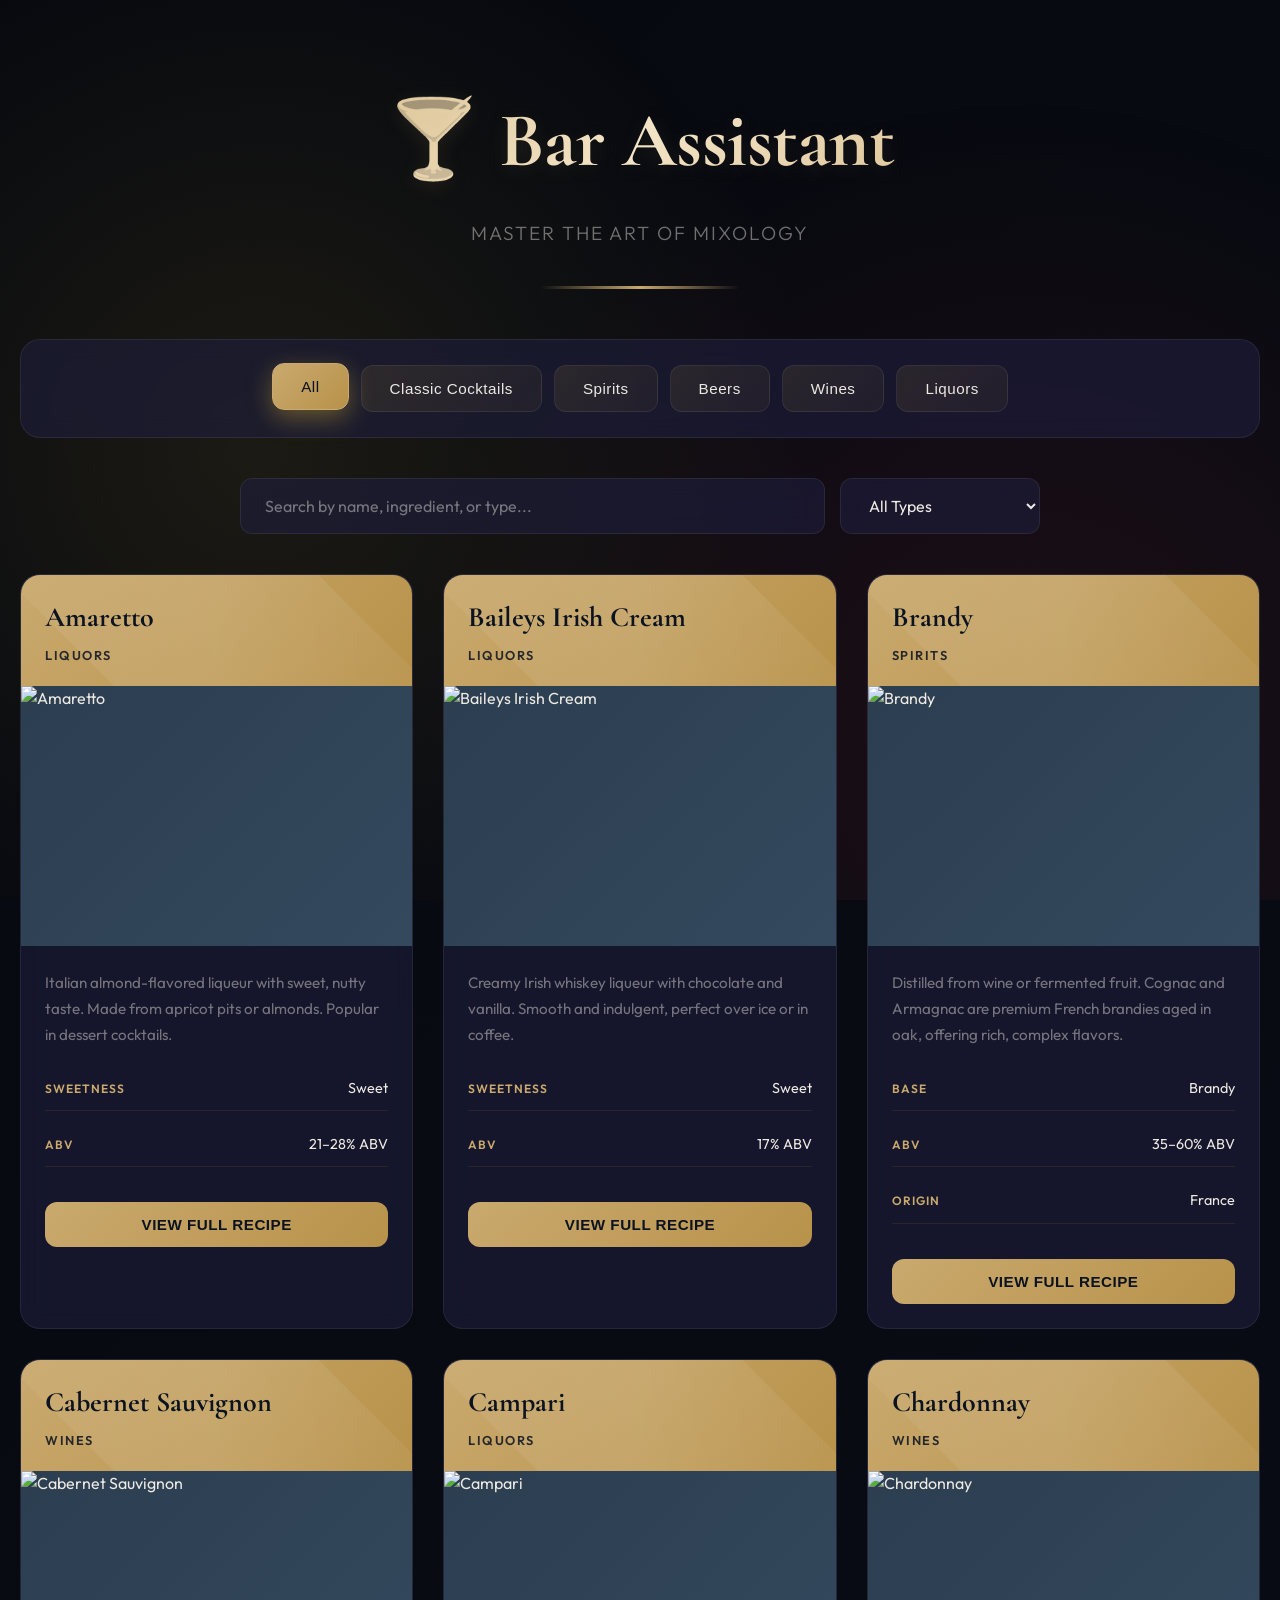
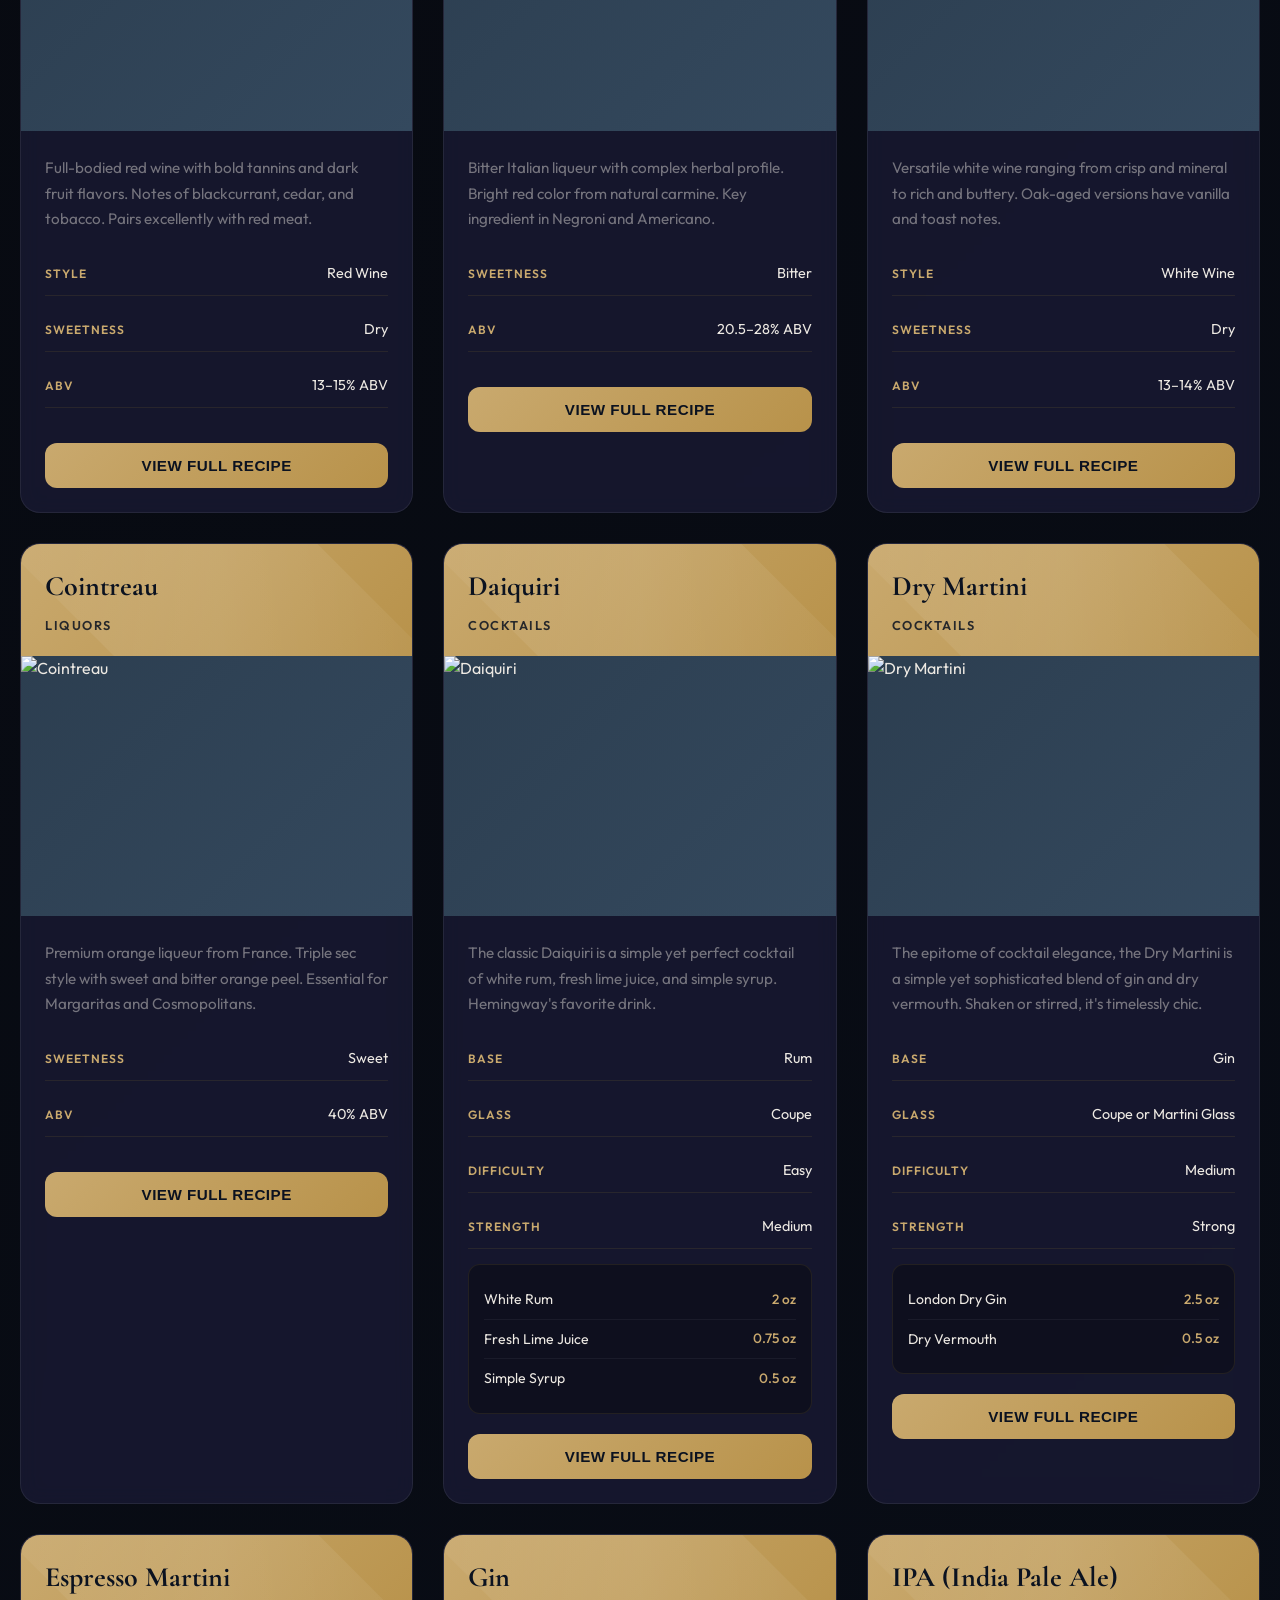
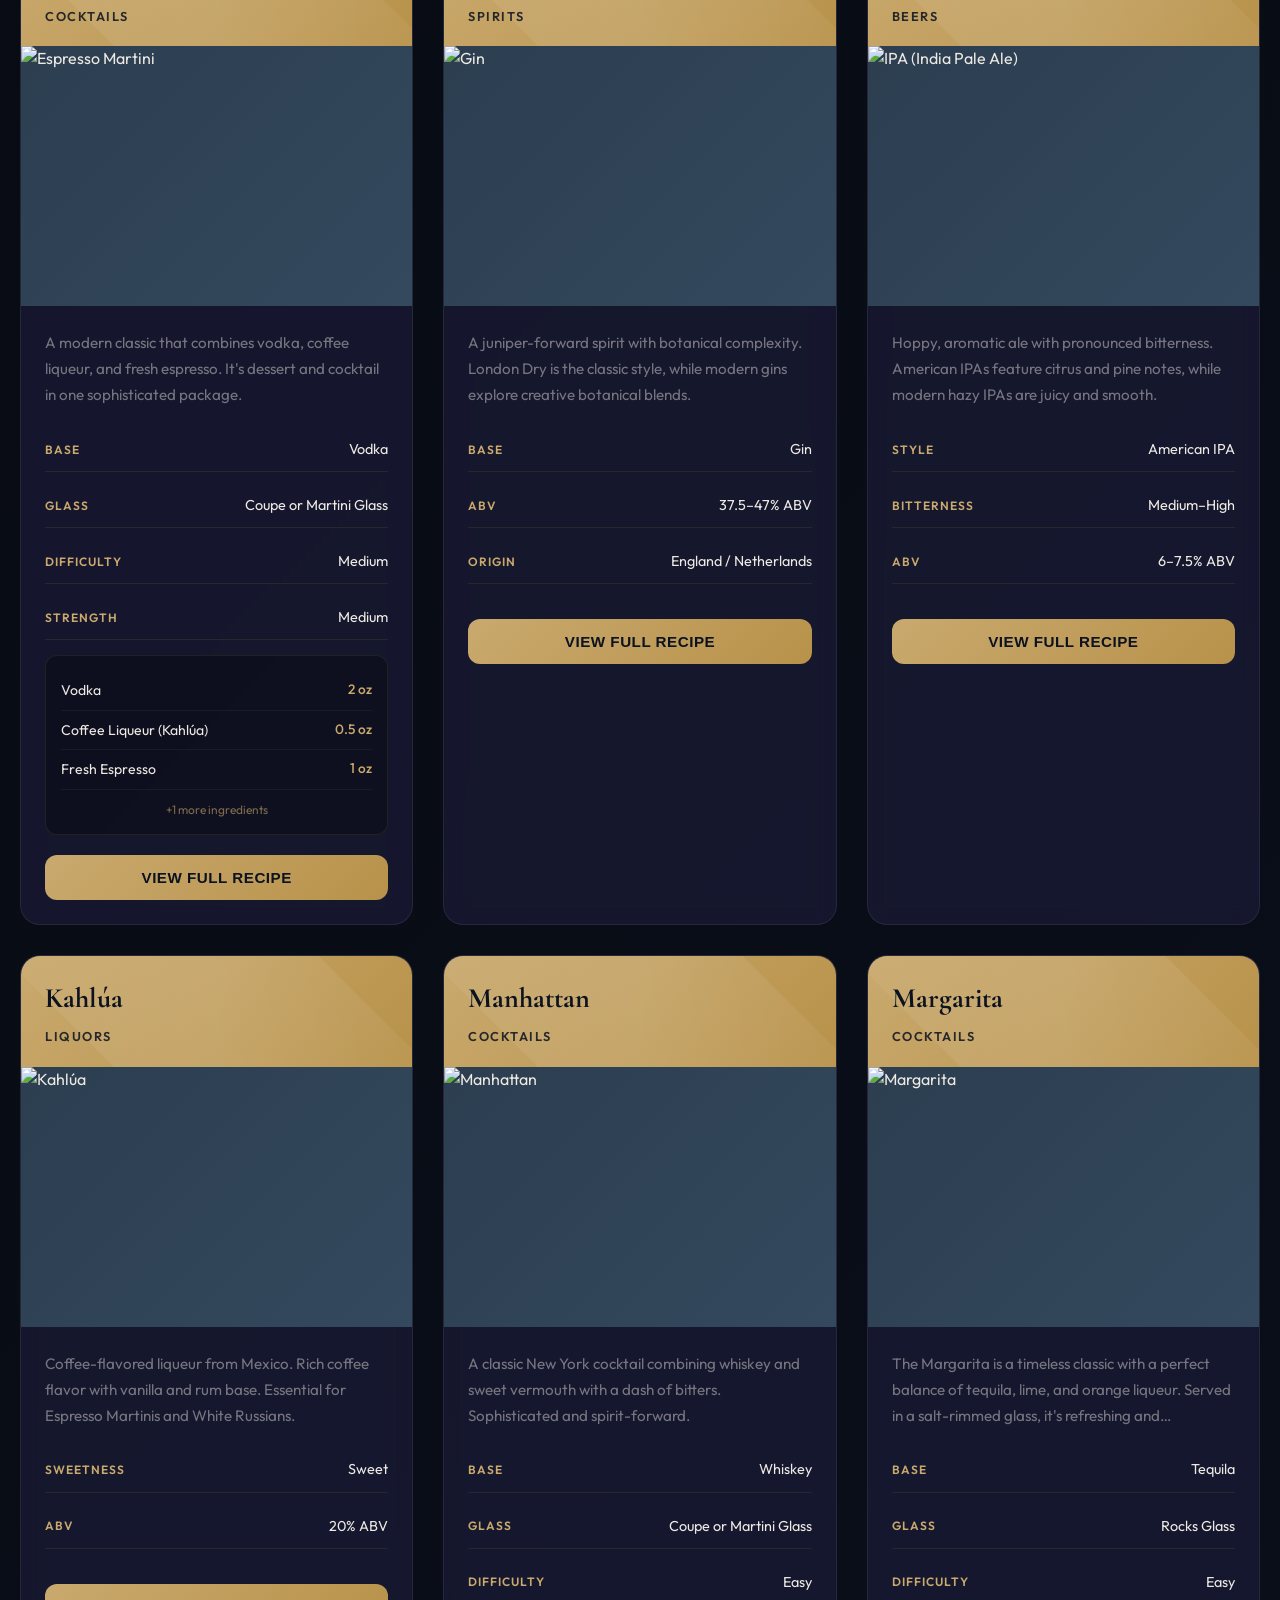
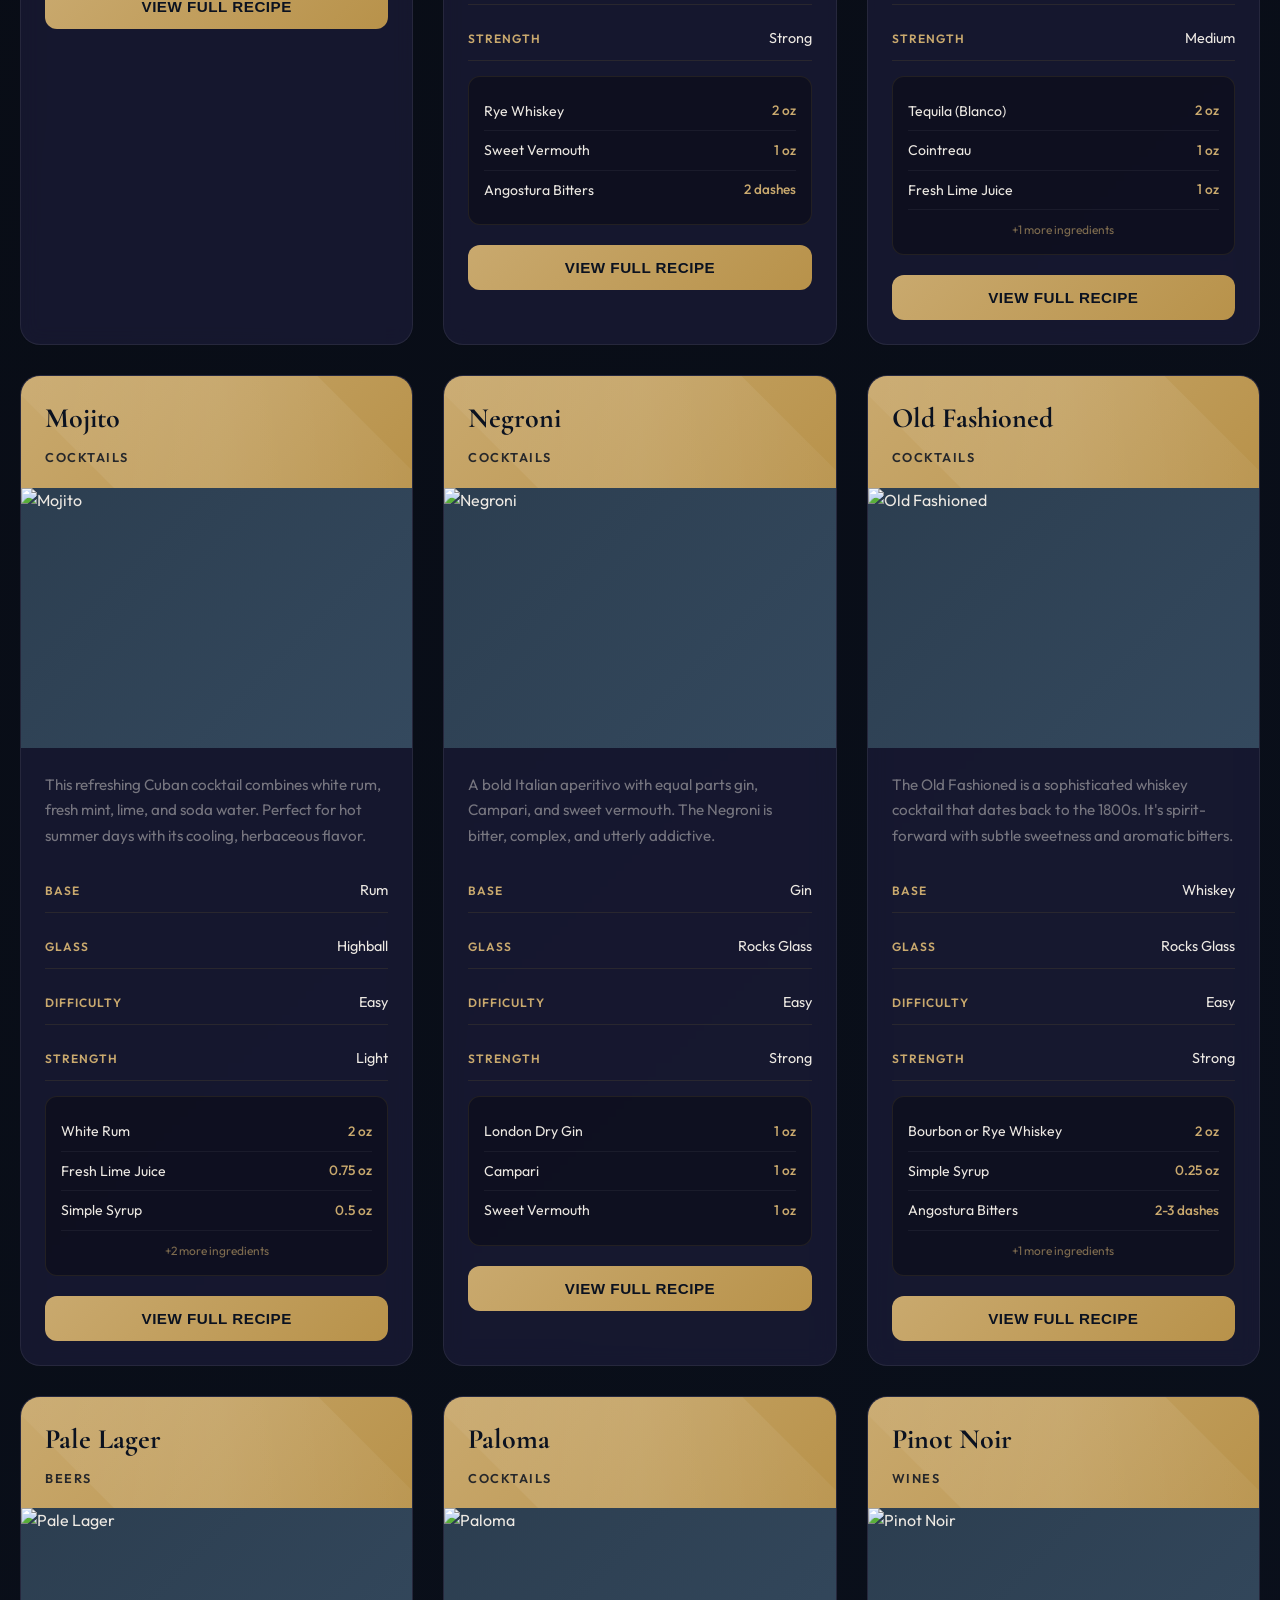
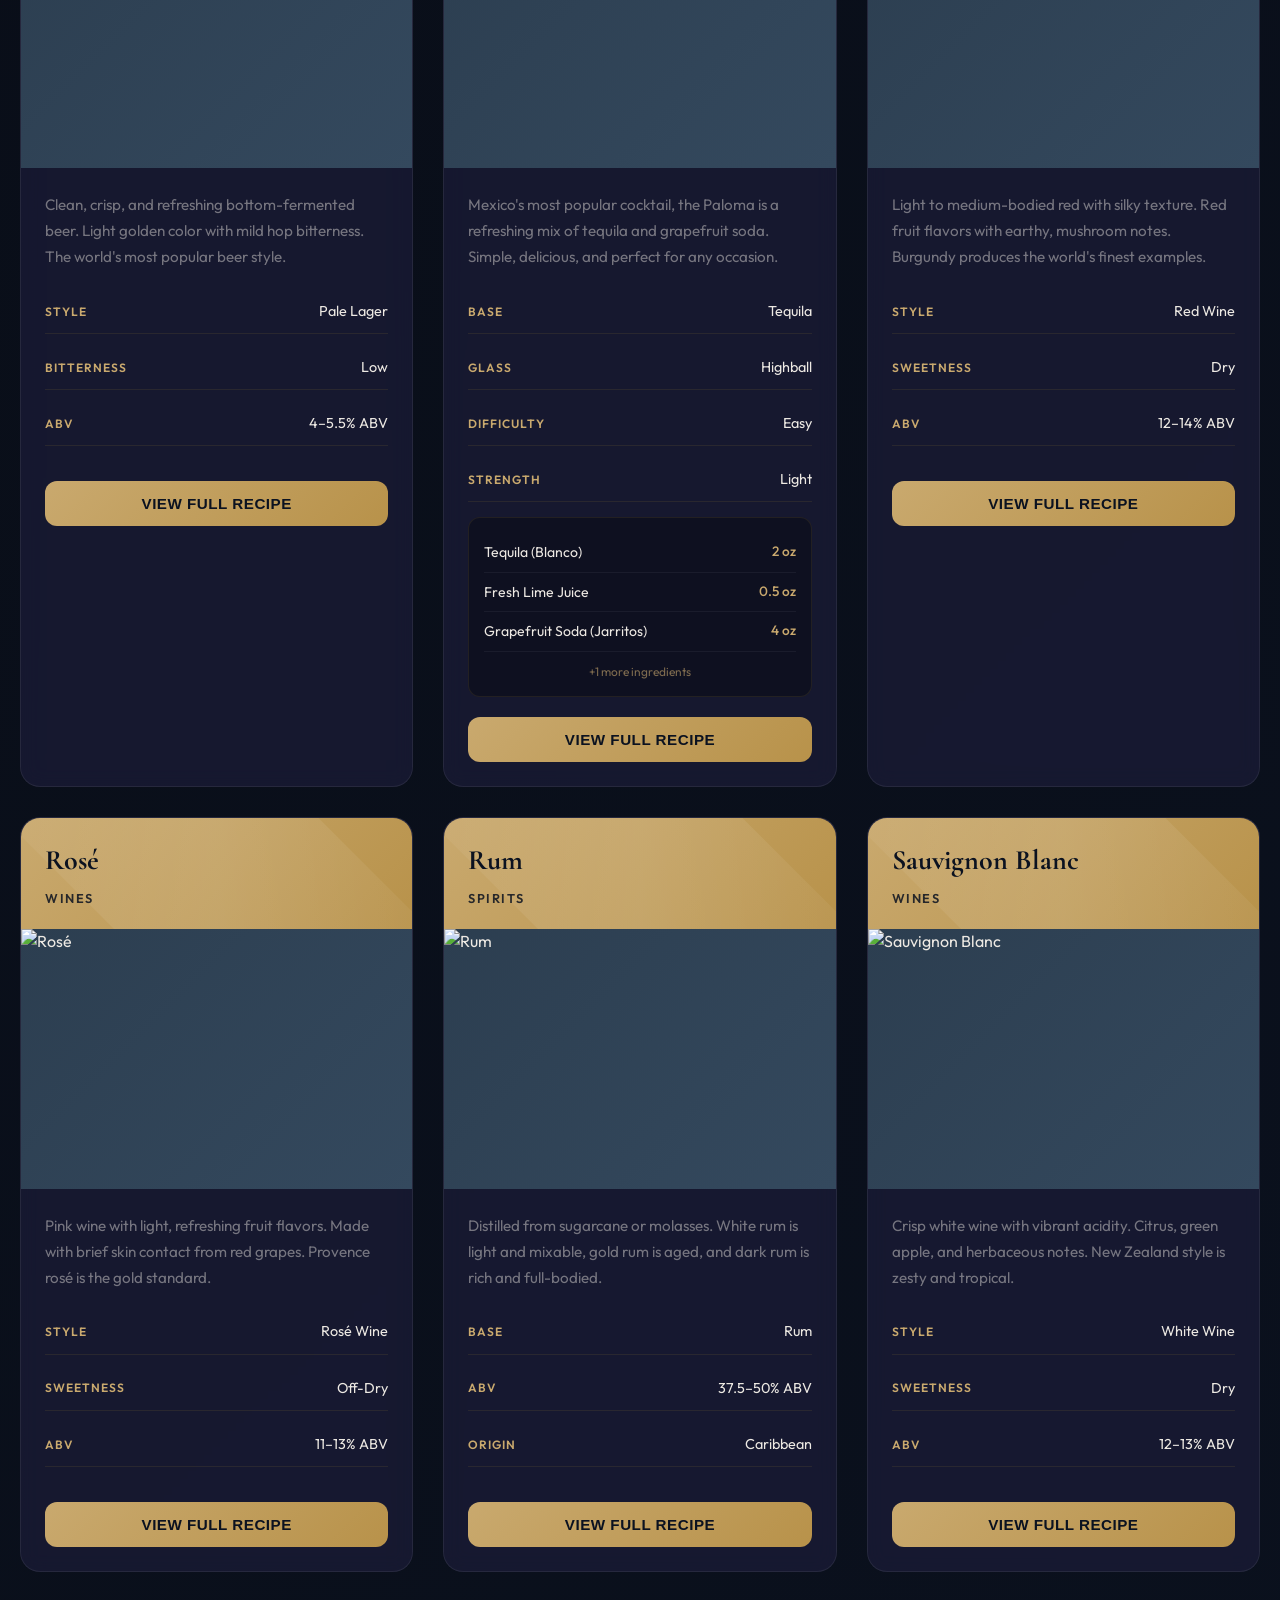
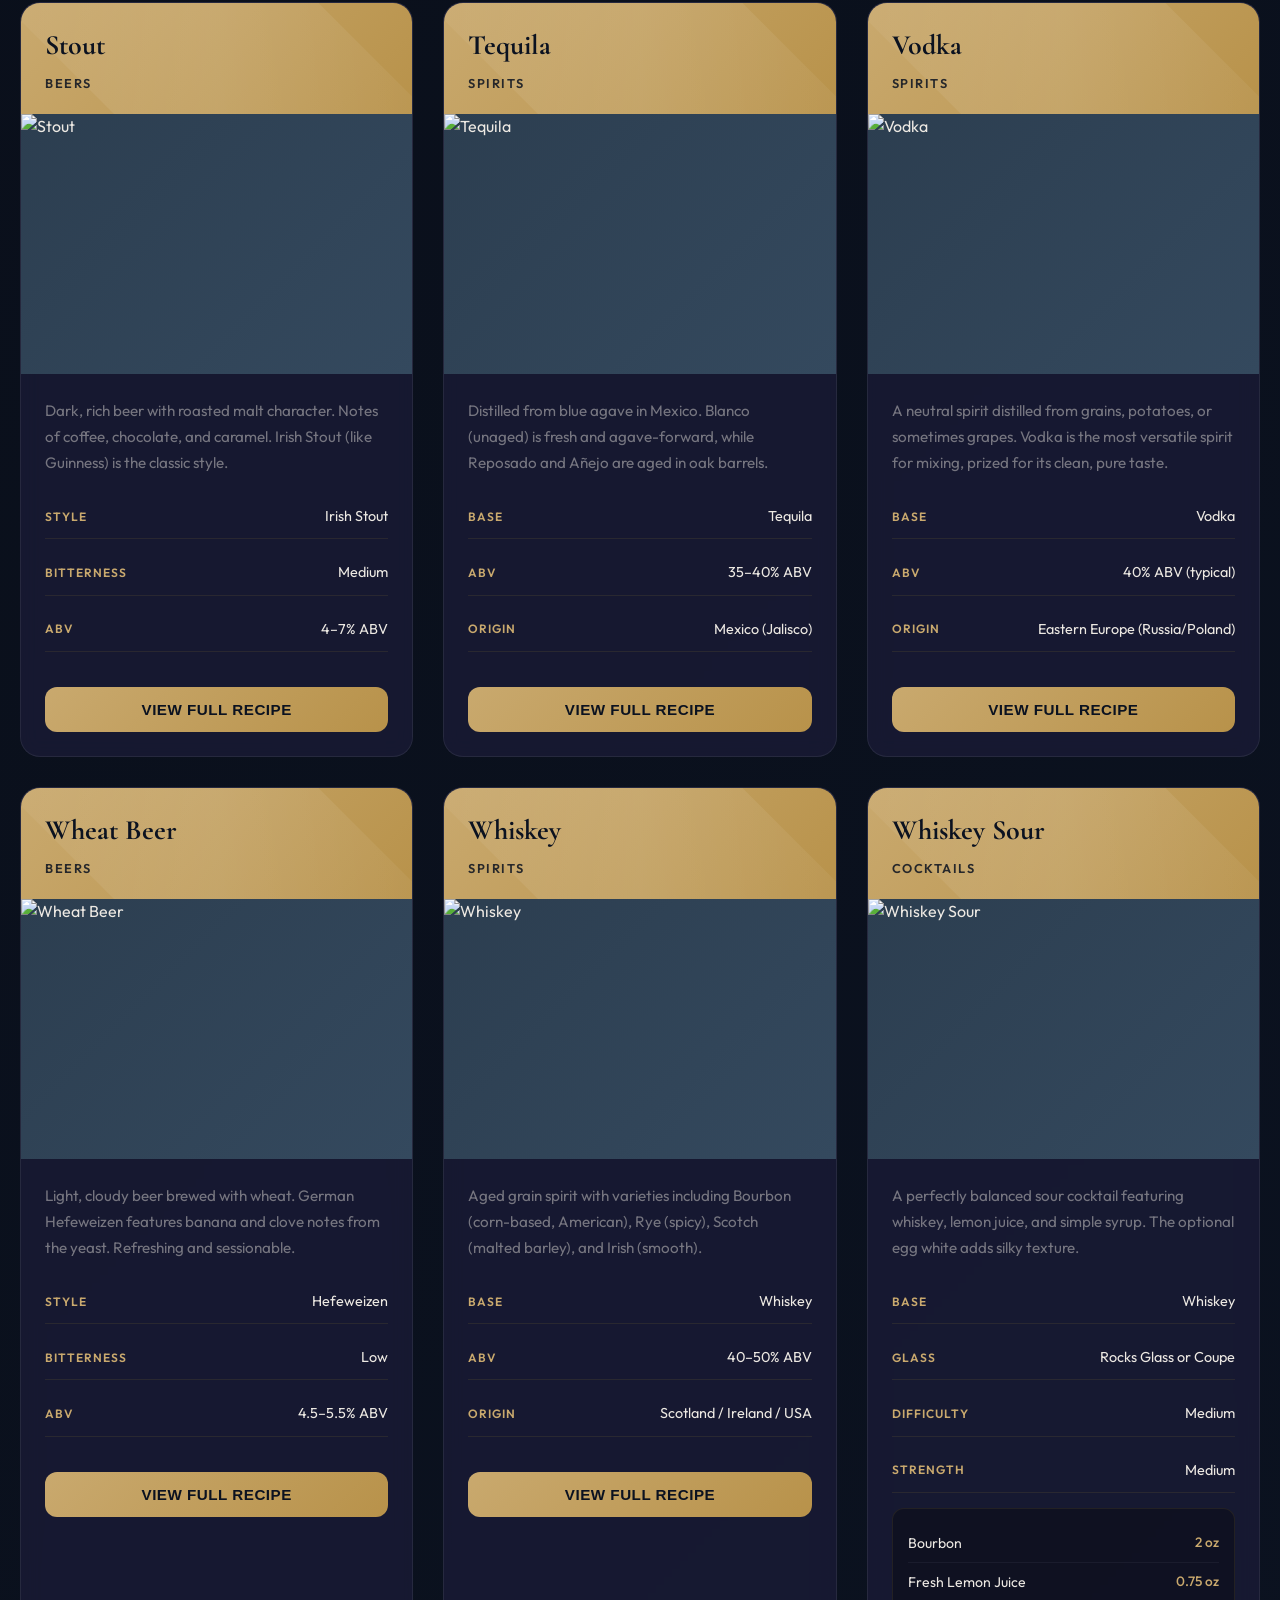
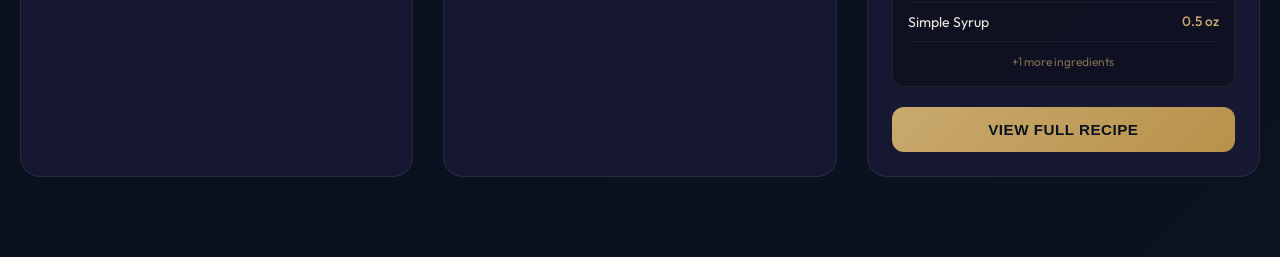
==== commit 16bbe96c: "style(design-system): implement Quiet Luxury tokens, Cormorant Garamond display and Outfit UI typogr" ====
--- a/index.html
+++ b/index.html
@@ -6,7 +6,7 @@
     <title>Bar Assistant Pro - Cocktails & Spirits Guide</title>
     <link rel="preconnect" href="https://fonts.googleapis.com">
     <link rel="preconnect" href="https://fonts.gstatic.com" crossorigin>
-    <link href="https://fonts.googleapis.com/css2?family=Playfair+Display:wght@700;900&family=Inter:wght@300;400;500;600;700&display=swap" rel="stylesheet">
+    <link href="https://fonts.googleapis.com/css2?family=Cormorant+Garamond:ital,wght@0,600;0,700;1,600;1,700&family=Outfit:wght@300;400;500;600;700&display=swap" rel="stylesheet">
     <style>
         * {
             margin: 0;
@@ -15,20 +15,29 @@
         }
 
         :root {
-            --primary: #d4af37;
-            --primary-dark: #b8941f;
-            --secondary: #1a1a2e;
-            --accent: #e63946;
-            --bg-dark: #0f0f1e;
-            --bg-card: #1e1e3f;
-            --text-light: #f8f9fa;
-            --text-gray: #adb5bd;
-            --border: rgba(212, 175, 55, 0.2);
-            --shadow: rgba(0, 0, 0, 0.4);
+            /* Quiet Luxury Tokens (01_UI_UX_Design_System.md) */
+            --primary: #C9A96E;
+            --primary-dark: #B8924A;
+            --gold: #C9A96E;
+            --gold-glow: rgba(201, 169, 110, 0.12);
+            --secondary: #0B1220;
+            --accent: #E05252;
+            --bg-dark: #07090F;
+            --bg-card: rgba(255, 255, 255, 0.035);
+            --bg-elevated: #0B1220;
+            --text-light: #EDE9E3;
+            --text-primary: #EDE9E3;
+            --text-gray: rgba(237, 233, 227, 0.45);
+            --text-muted: rgba(237, 233, 227, 0.45);
+            --border: rgba(255, 255, 255, 0.07);
+            --border-gold: rgba(201, 169, 110, 0.30);
+            --radius-input: 8px;
+            --radius-card: 12px;
+            --radius-pill: 20px;
         }
 
         body {
-            font-family: 'Inter', -apple-system, BlinkMacSystemFont, 'Segoe UI', sans-serif;
+            font-family: 'Outfit', -apple-system, BlinkMacSystemFont, 'Segoe UI', sans-serif;
             background: linear-gradient(135deg, var(--bg-dark) 0%, var(--secondary) 100%);
             color: var(--text-light);
             min-height: 100vh;
@@ -77,16 +86,16 @@
         }
 
         h1 {
-            font-family: 'Playfair Display', serif;
-            font-size: clamp(2.5rem, 5vw, 4.5rem);
-            font-weight: 900;
-            background: linear-gradient(135deg, var(--primary) 0%, #f4e4a8 50%, var(--primary) 100%);
+            font-family: 'Cormorant Garamond', serif;
+            font-size: clamp(2.8rem, 6vw, 4.8rem);
+            font-weight: 700;
+            background: linear-gradient(135deg, var(--gold) 0%, #F5E6CA 50%, var(--gold) 100%);
             -webkit-background-clip: text;
             -webkit-text-fill-color: transparent;
             background-clip: text;
             margin-bottom: 15px;
-            letter-spacing: -1px;
-            text-shadow: 0 4px 20px rgba(212, 175, 55, 0.3);
+            letter-spacing: -0.5px;
+            text-shadow: 0 4px 20px var(--gold-glow);
         }
 
         .subtitle {
@@ -171,7 +180,7 @@
             font-size: 1rem;
             color: var(--text-light);
             transition: all 0.3s ease;
-            font-family: 'Inter', sans-serif;
+            font-family: 'Outfit', sans-serif;
         }
 
         .search-bar input {
@@ -263,8 +272,8 @@
         }
 
         .card-header h3 {
-            font-family: 'Playfair Display', serif;
-            font-size: 1.6rem;
+            font-family: 'Cormorant Garamond', serif;
+            font-size: 1.75rem;
             margin-bottom: 6px;
             font-weight: 700;
             position: relative;
@@ -319,6 +328,7 @@
             line-height: 1.7;
             display: -webkit-box;
             -webkit-line-clamp: 3;
+            line-clamp: 3;
             -webkit-box-orient: vertical;
             overflow: hidden;
         }
@@ -483,9 +493,9 @@
         }
 
         .modal-header h2 {
-            font-family: 'Playfair Display', serif;
-            color: var(--primary);
-            font-size: clamp(1.8rem, 4vw, 2.5rem);
+            font-family: 'Cormorant Garamond', serif;
+            color: var(--gold);
+            font-size: clamp(2rem, 4.5vw, 2.8rem);
             font-weight: 700;
             flex: 1;
         }
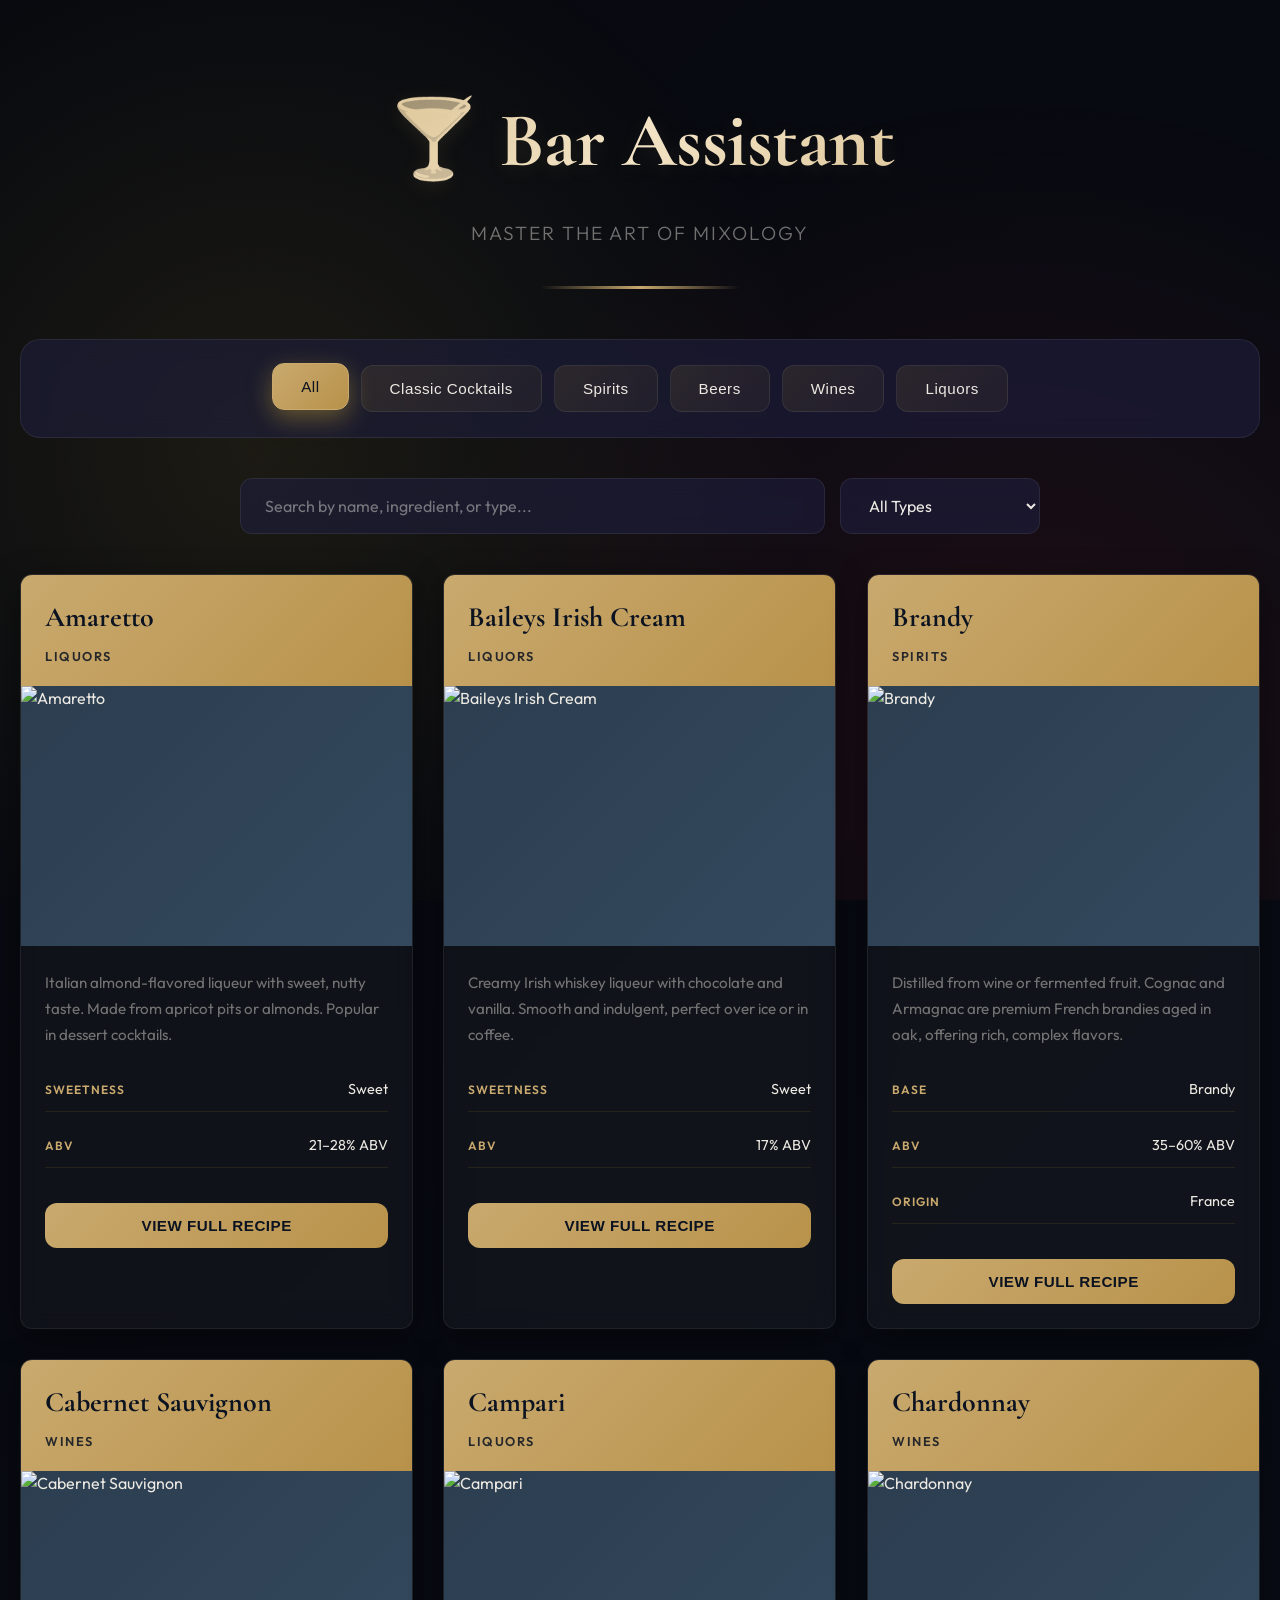
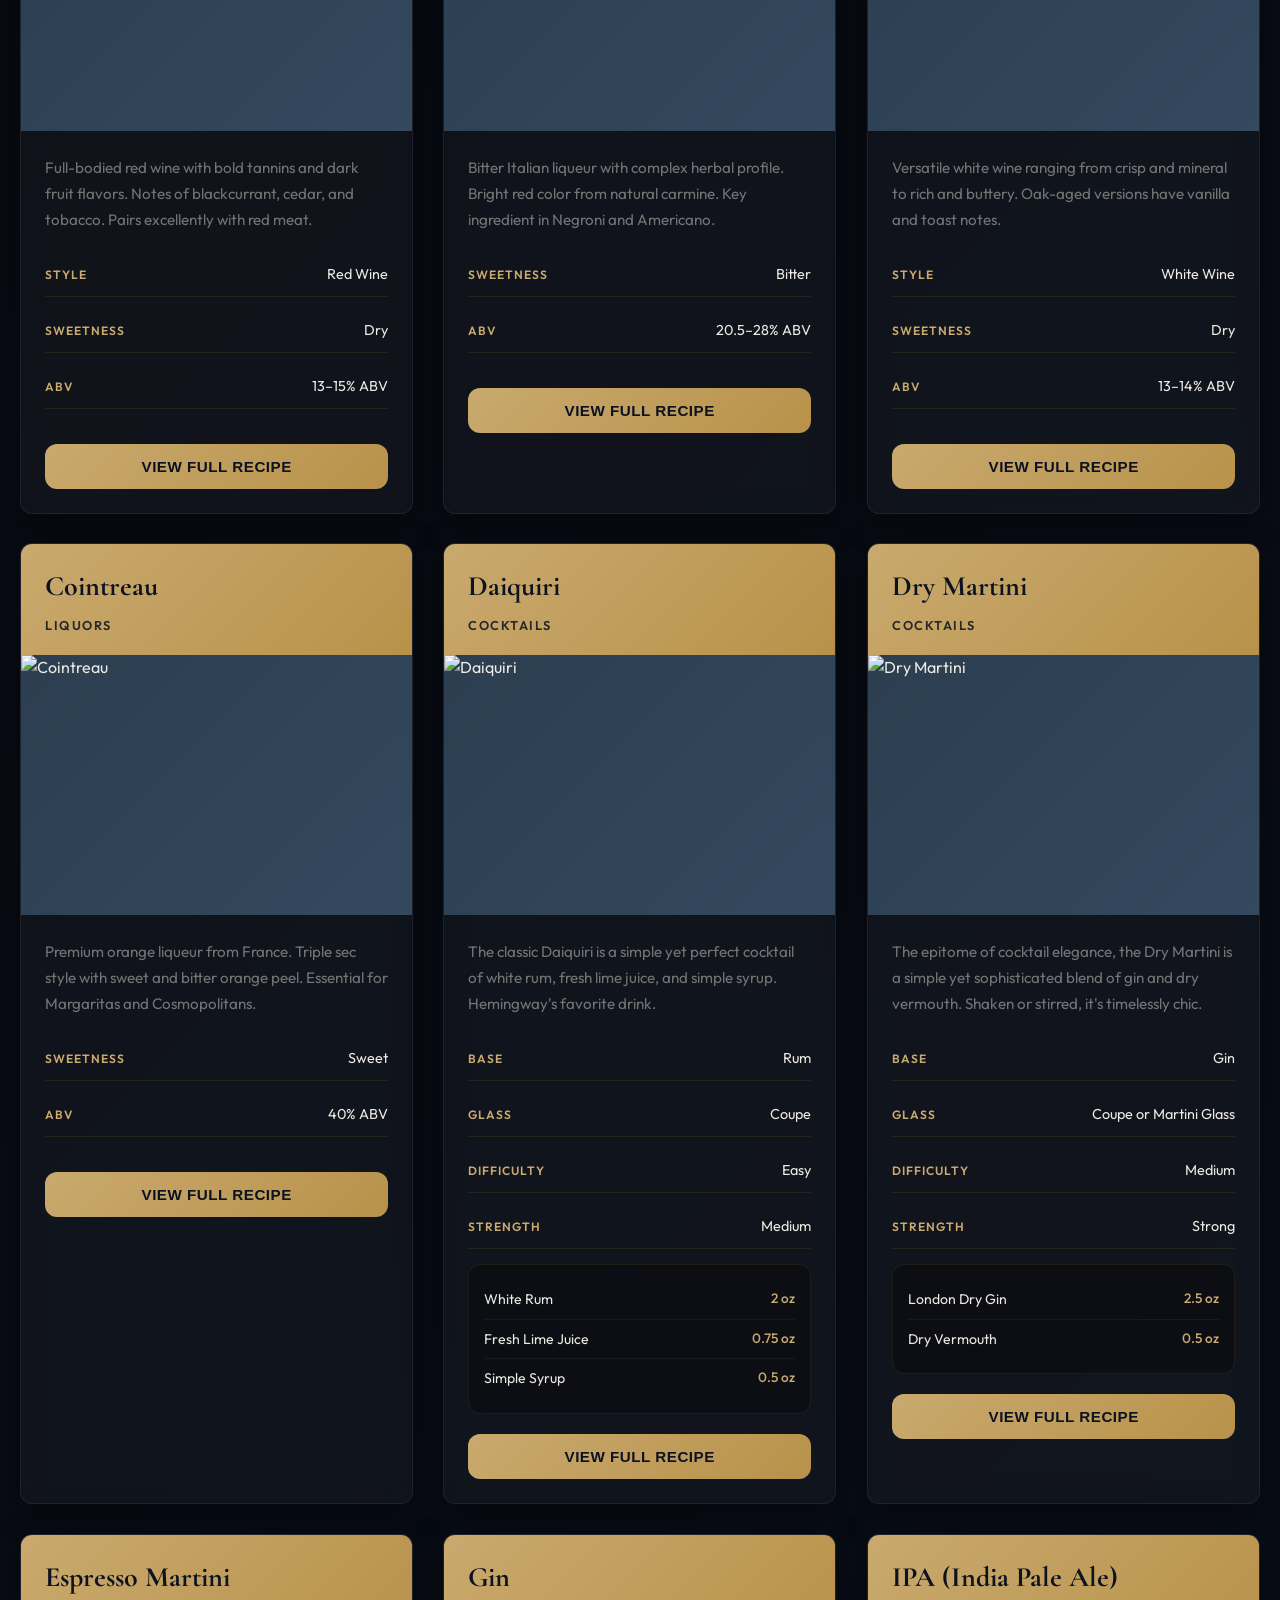
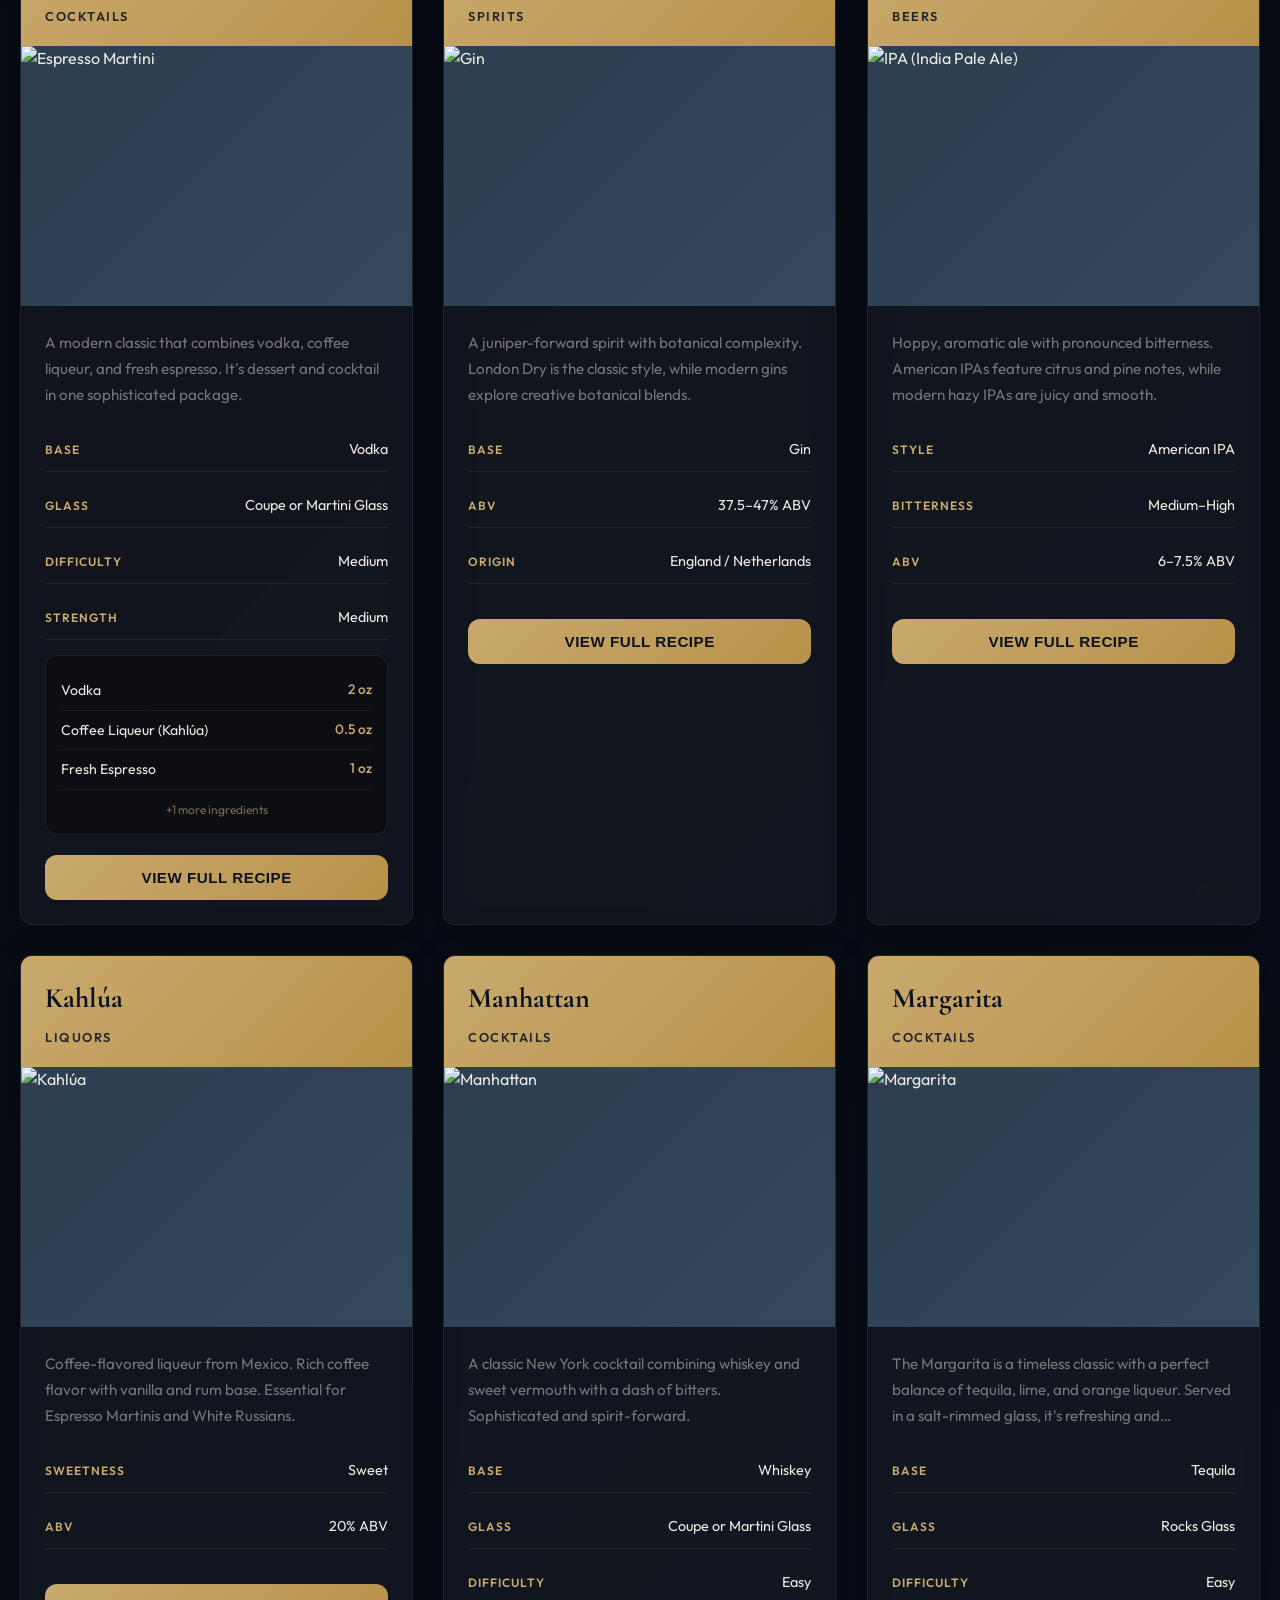
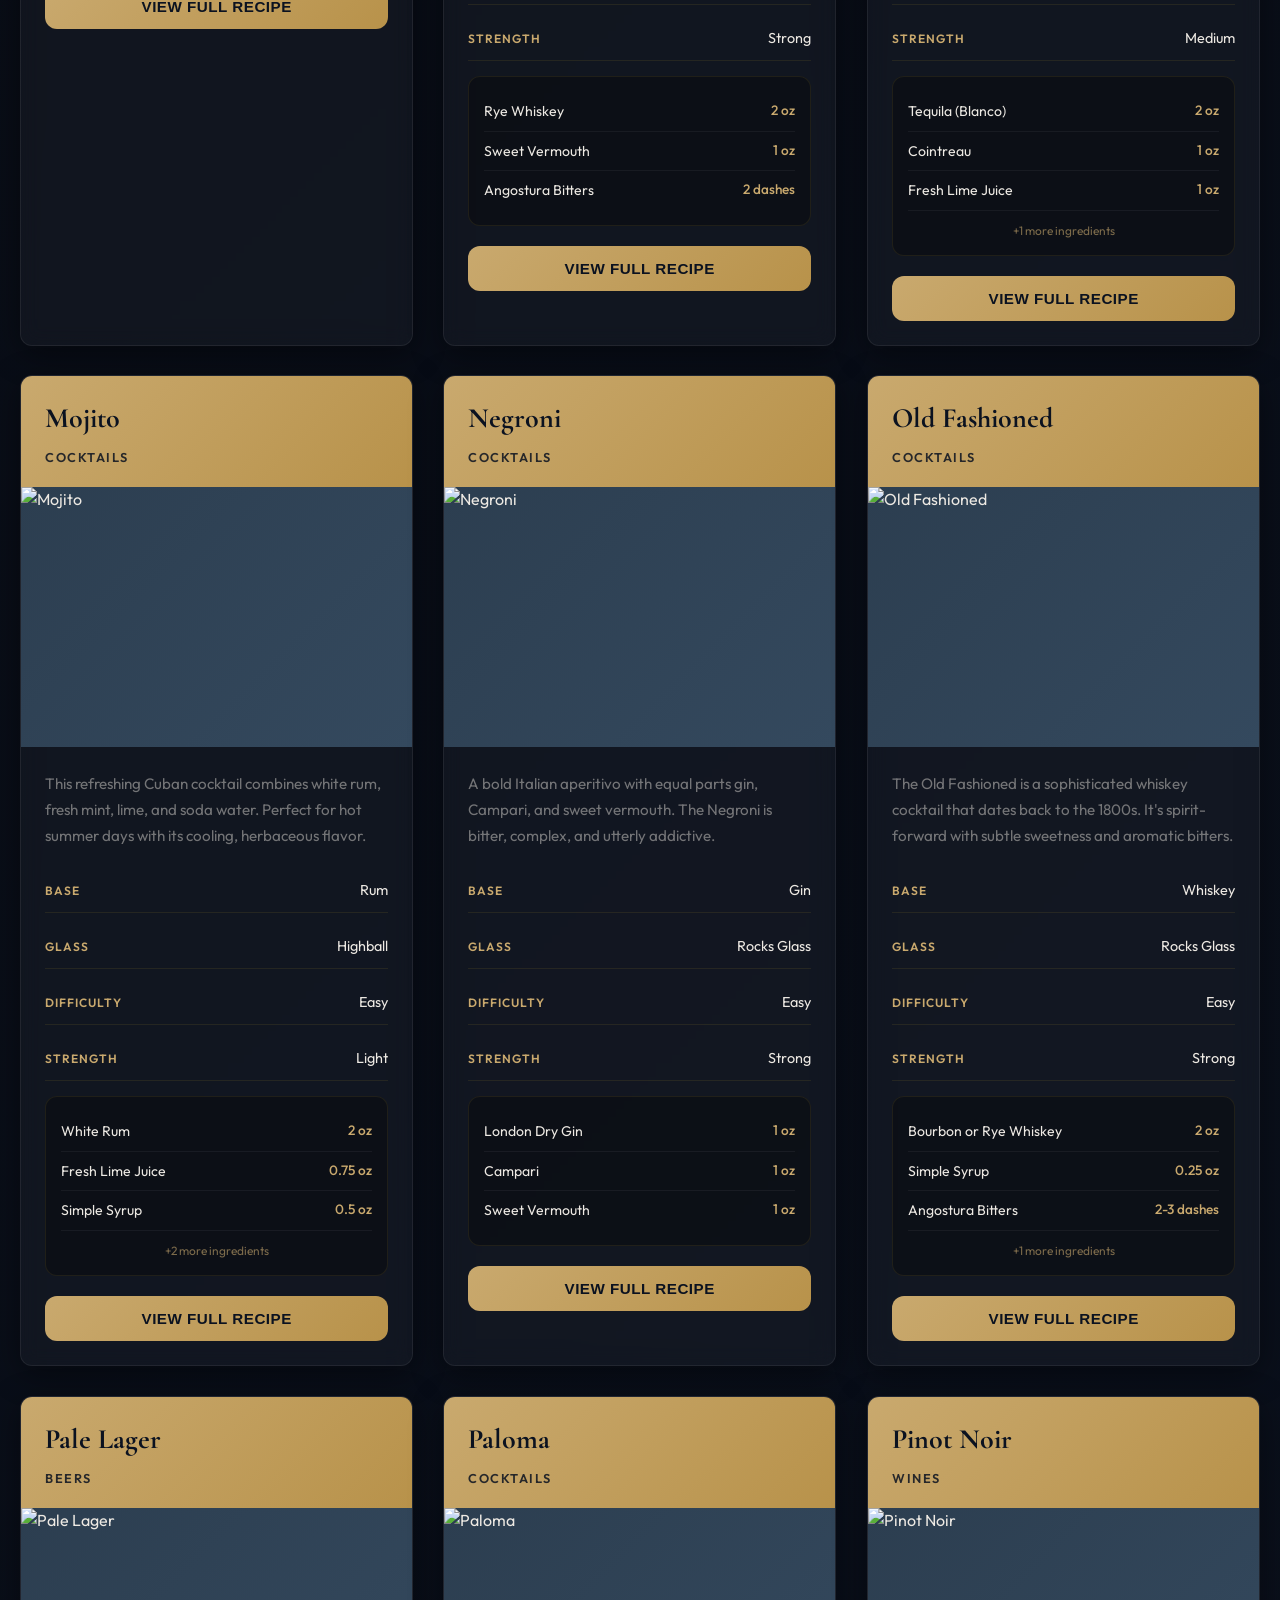
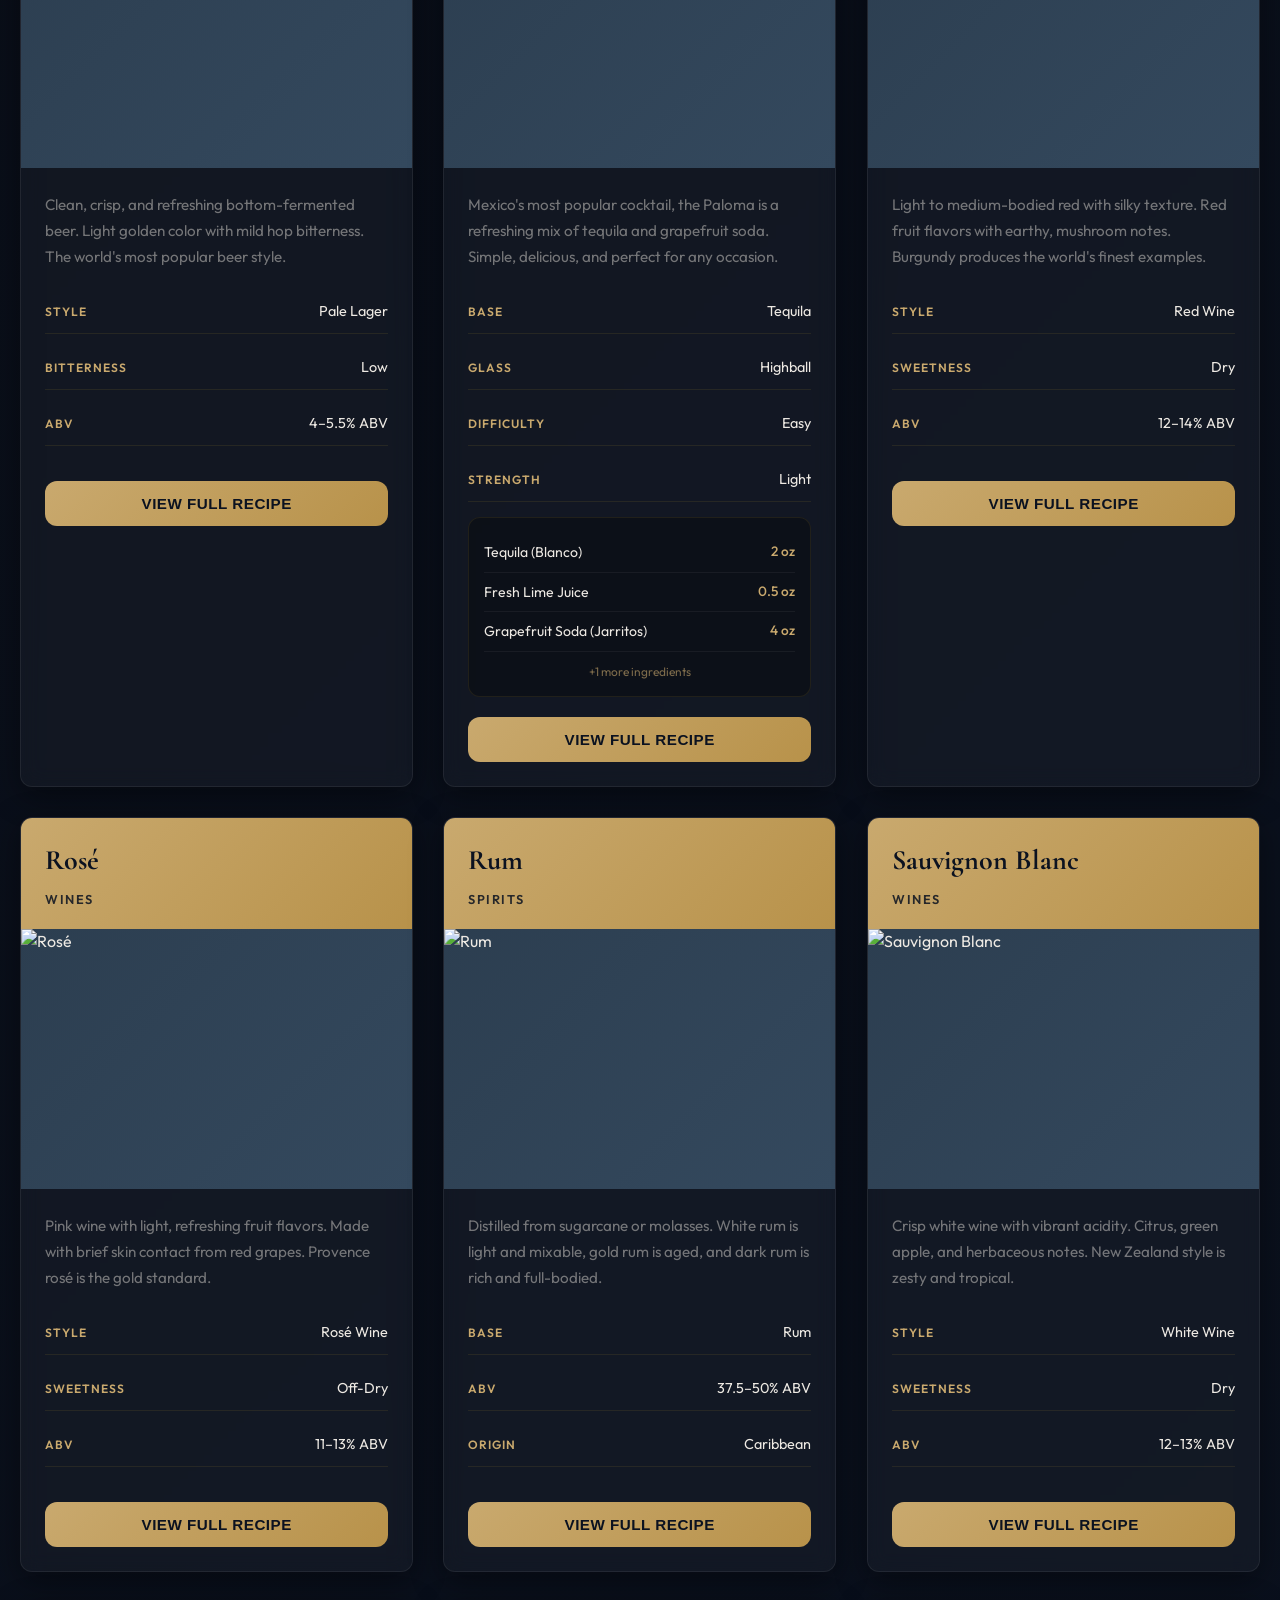
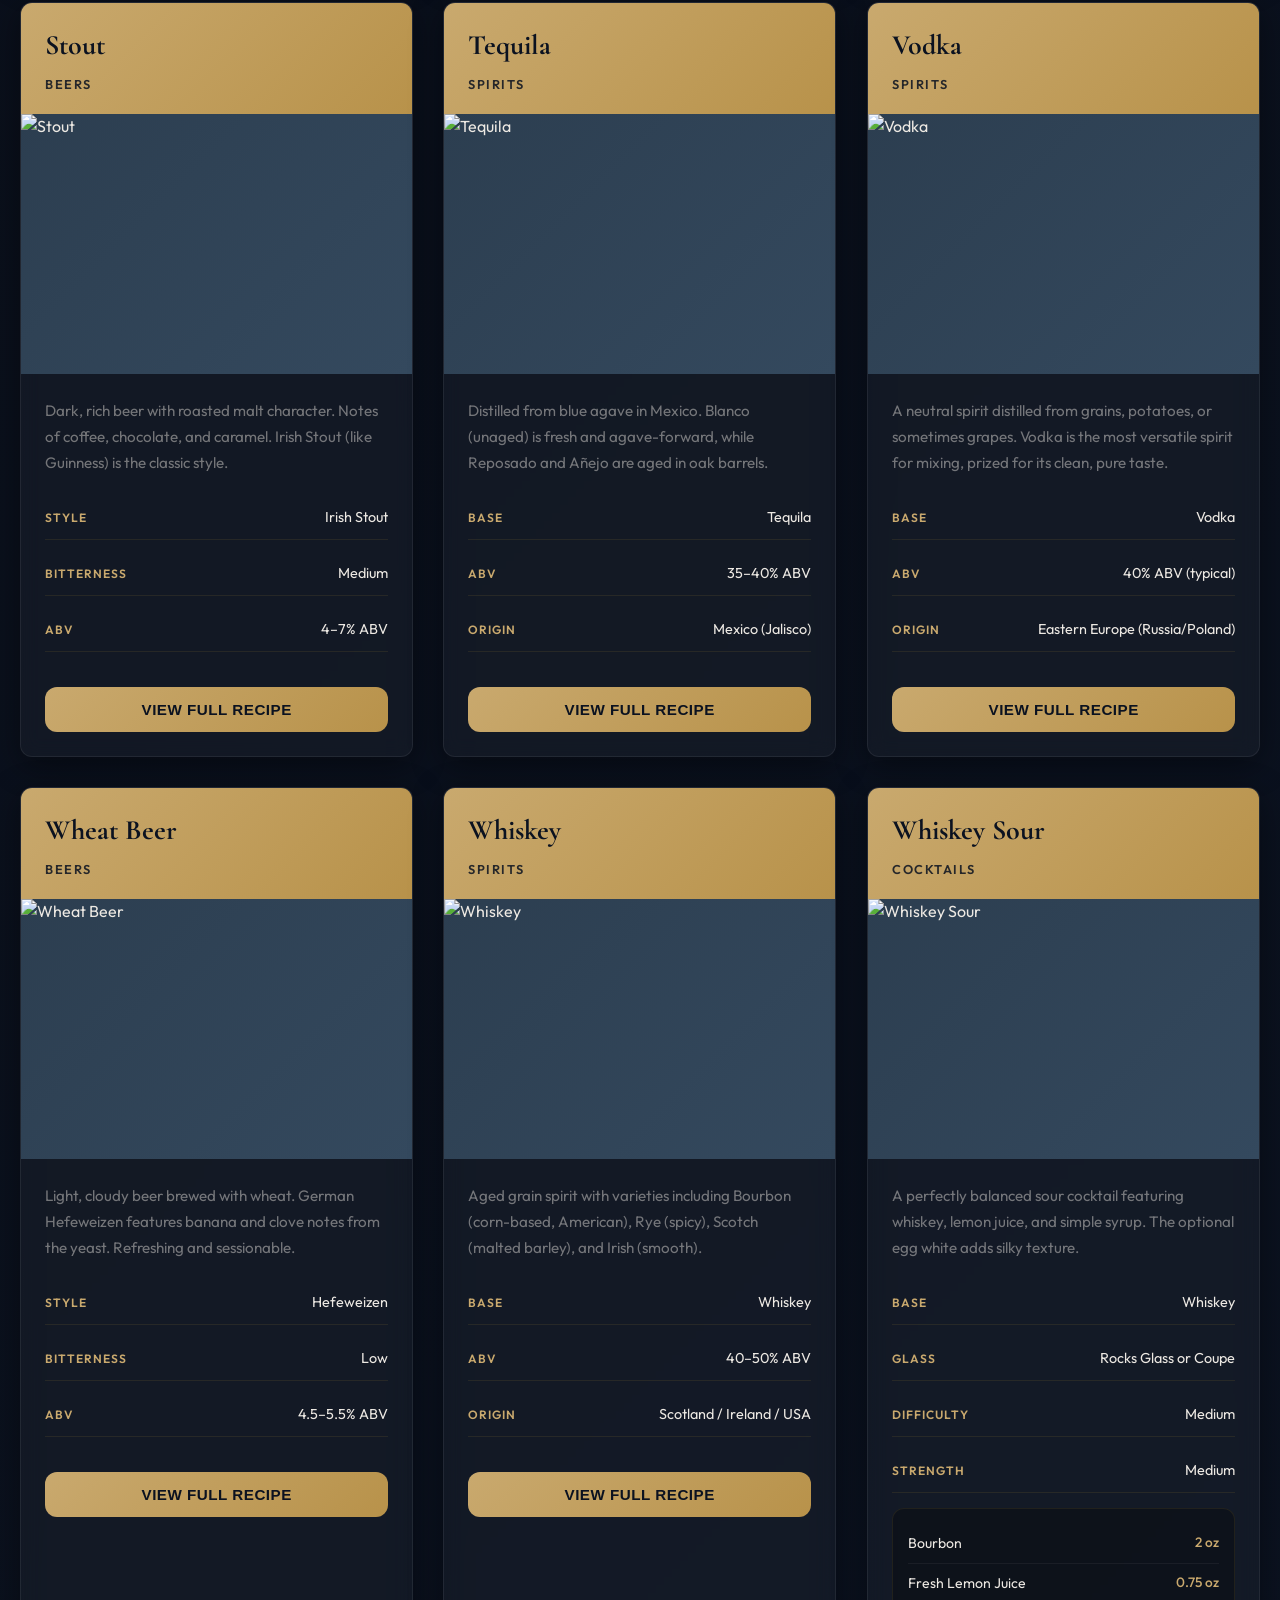
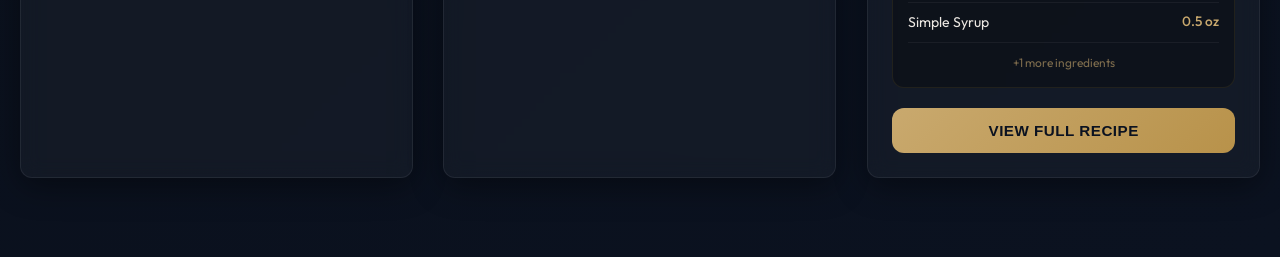
==== commit 9d729ab0: "perf(motion): enforce GPU acceleration, remove layout-thrashing left/right transitions, add timing t" ====
--- a/index.html
+++ b/index.html
@@ -34,6 +34,15 @@
             --radius-input: 8px;
             --radius-card: 12px;
             --radius-pill: 20px;
+
+            /* Motion Timing & Easing Tokens (02_Animation_and_Motion.md) */
+            --duration-instant: 0ms;
+            --duration-fast: 150ms;
+            --duration-normal: 300ms;
+            --duration-medium: 500ms;
+            --duration-slow: 800ms;
+            --ease-luxury: cubic-bezier(0.22, 1, 0.36, 1);
+            --ease-spring: cubic-bezier(0.34, 1.56, 0.64, 1);
         }
 
         body {
@@ -140,15 +149,17 @@
             content: '';
             position: absolute;
             top: 0;
-            left: -100%;
+            left: 0;
             width: 100%;
             height: 100%;
-            background: linear-gradient(90deg, transparent, rgba(212, 175, 55, 0.2), transparent);
-            transition: left 0.5s;
+            background: linear-gradient(90deg, transparent, rgba(201, 169, 110, 0.25), transparent);
+            transform: translateX(-100%);
+            transition: transform var(--duration-medium) var(--ease-luxury);
+            will-change: transform;
         }
 
         nav button:hover::before {
-            left: 100%;
+            transform: translateX(100%);
         }
 
         nav button:hover, nav button.active {
@@ -212,16 +223,18 @@
         }
 
         .card {
-            background: rgba(30, 30, 63, 0.6);
+            background: var(--bg-card);
             backdrop-filter: blur(10px);
             -webkit-backdrop-filter: blur(10px);
-            border-radius: 20px;
+            border-radius: var(--radius-card);
             overflow: hidden;
             border: 1px solid var(--border);
-            transition: all 0.4s cubic-bezier(0.4, 0, 0.2, 1);
-            box-shadow: 0 8px 32px var(--shadow);
+            transition: transform var(--duration-normal) var(--ease-luxury), border-color var(--duration-fast) ease, box-shadow var(--duration-normal) ease;
+            box-shadow: 0 8px 32px rgba(0, 0, 0, 0.4);
             cursor: pointer;
             position: relative;
+            transform: translateZ(0);
+            will-change: transform;
         }
 
         .card::before {
@@ -258,17 +271,18 @@
         .card-header::after {
             content: '';
             position: absolute;
-            top: -50%;
-            right: -50%;
-            width: 200%;
-            height: 200%;
-            background: linear-gradient(45deg, transparent, rgba(255, 255, 255, 0.1), transparent);
-            transform: rotate(45deg);
-            transition: all 0.5s;
+            top: 0;
+            left: 0;
+            width: 100%;
+            height: 100%;
+            background: linear-gradient(135deg, transparent 40%, rgba(255, 255, 255, 0.08) 50%, transparent 60%);
+            transform: translateX(-100%);
+            transition: transform var(--duration-medium) var(--ease-luxury);
+            will-change: transform;
         }
 
         .card:hover .card-header::after {
-            right: -200%;
+            transform: translateX(100%);
         }
 
         .card-header h3 {
@@ -668,6 +682,7 @@
                 animation-duration: 0.01ms !important;
                 animation-iteration-count: 1 !important;
                 transition-duration: 0.01ms !important;
+                scroll-behavior: auto !important;
             }
         }
     </style>
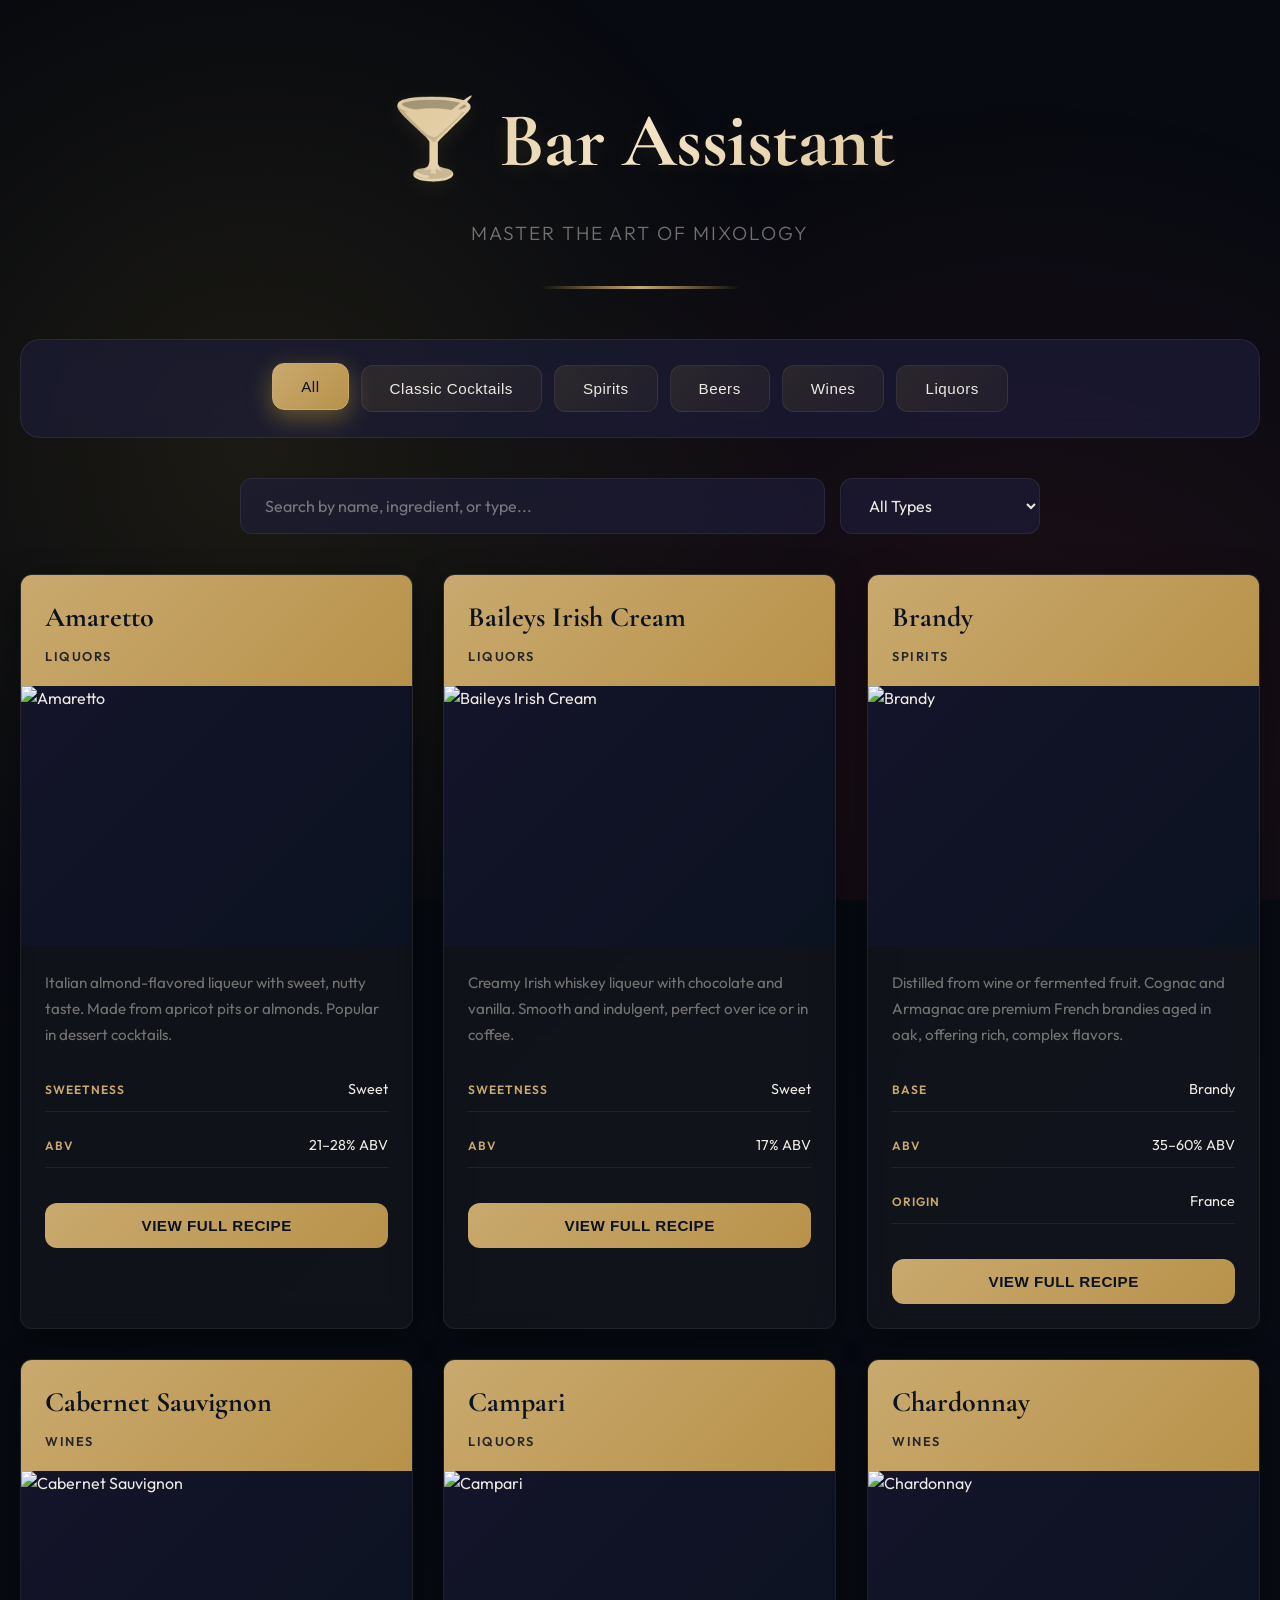
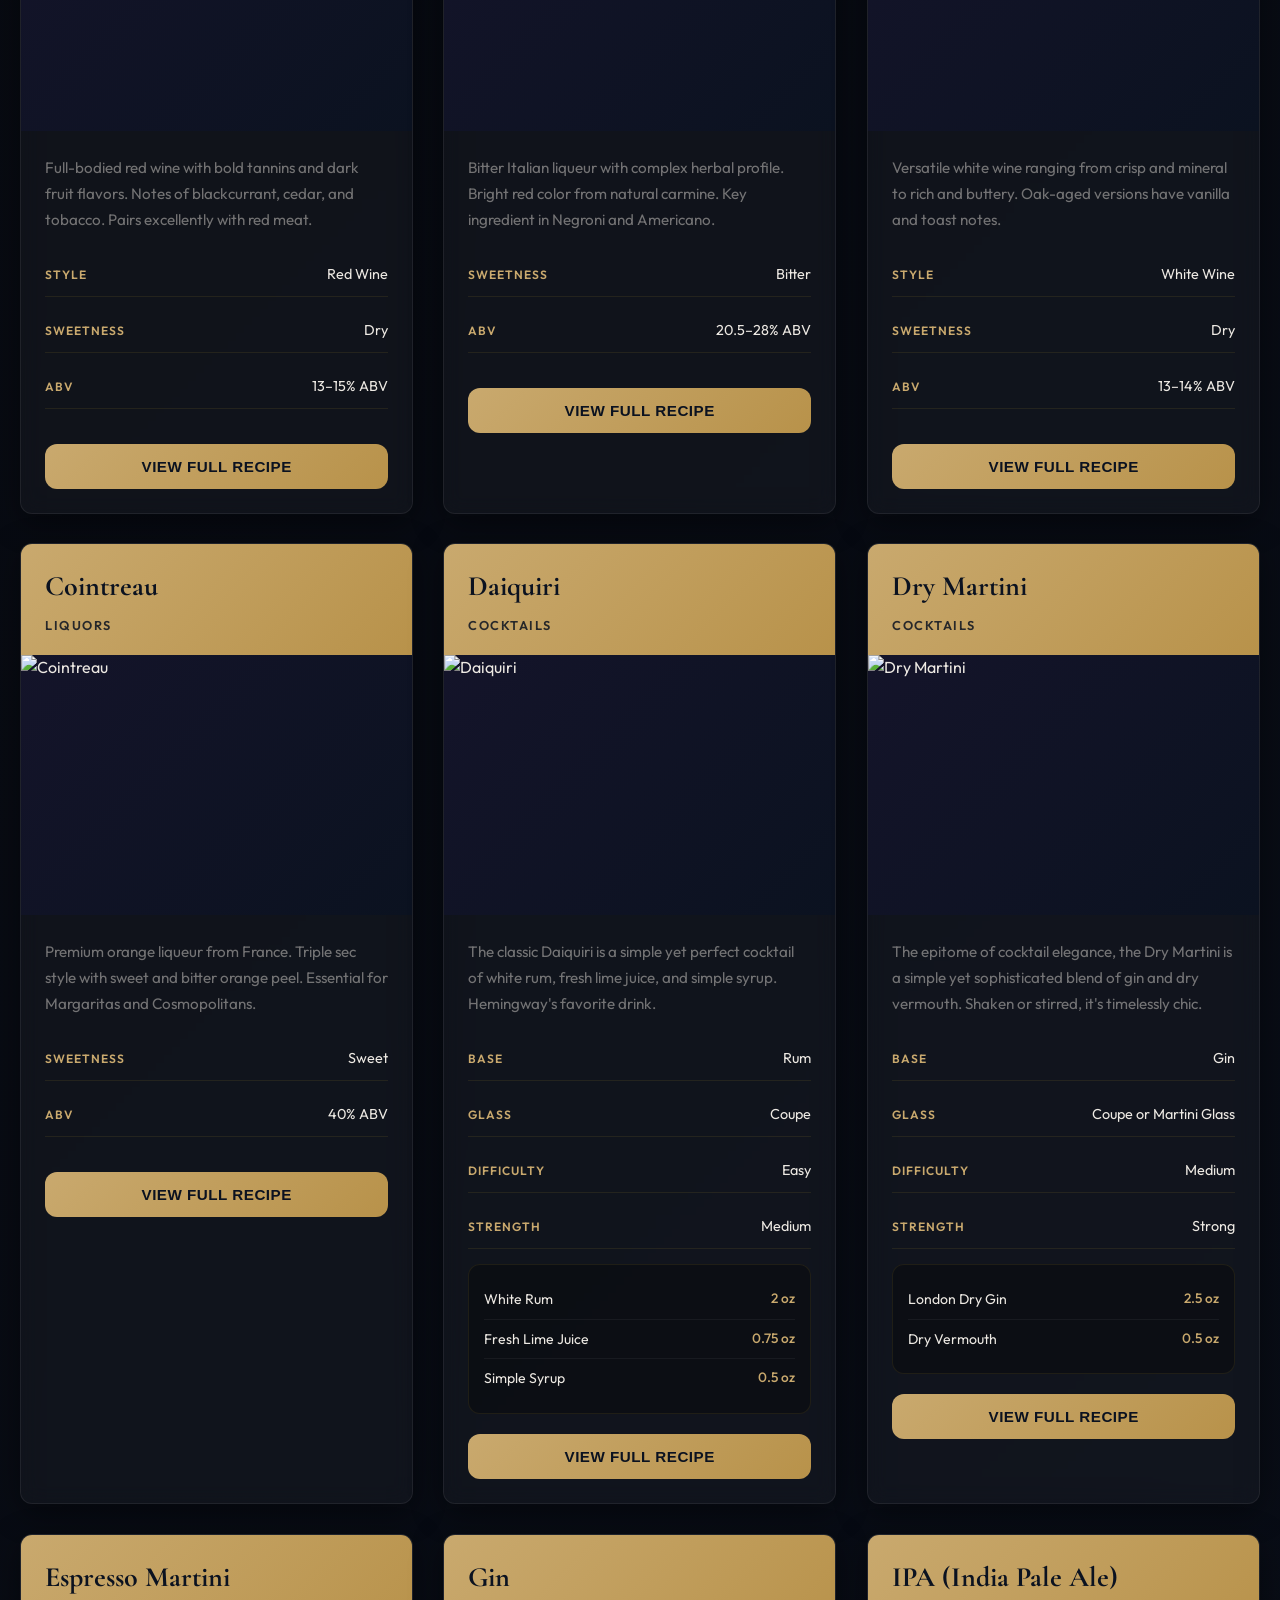
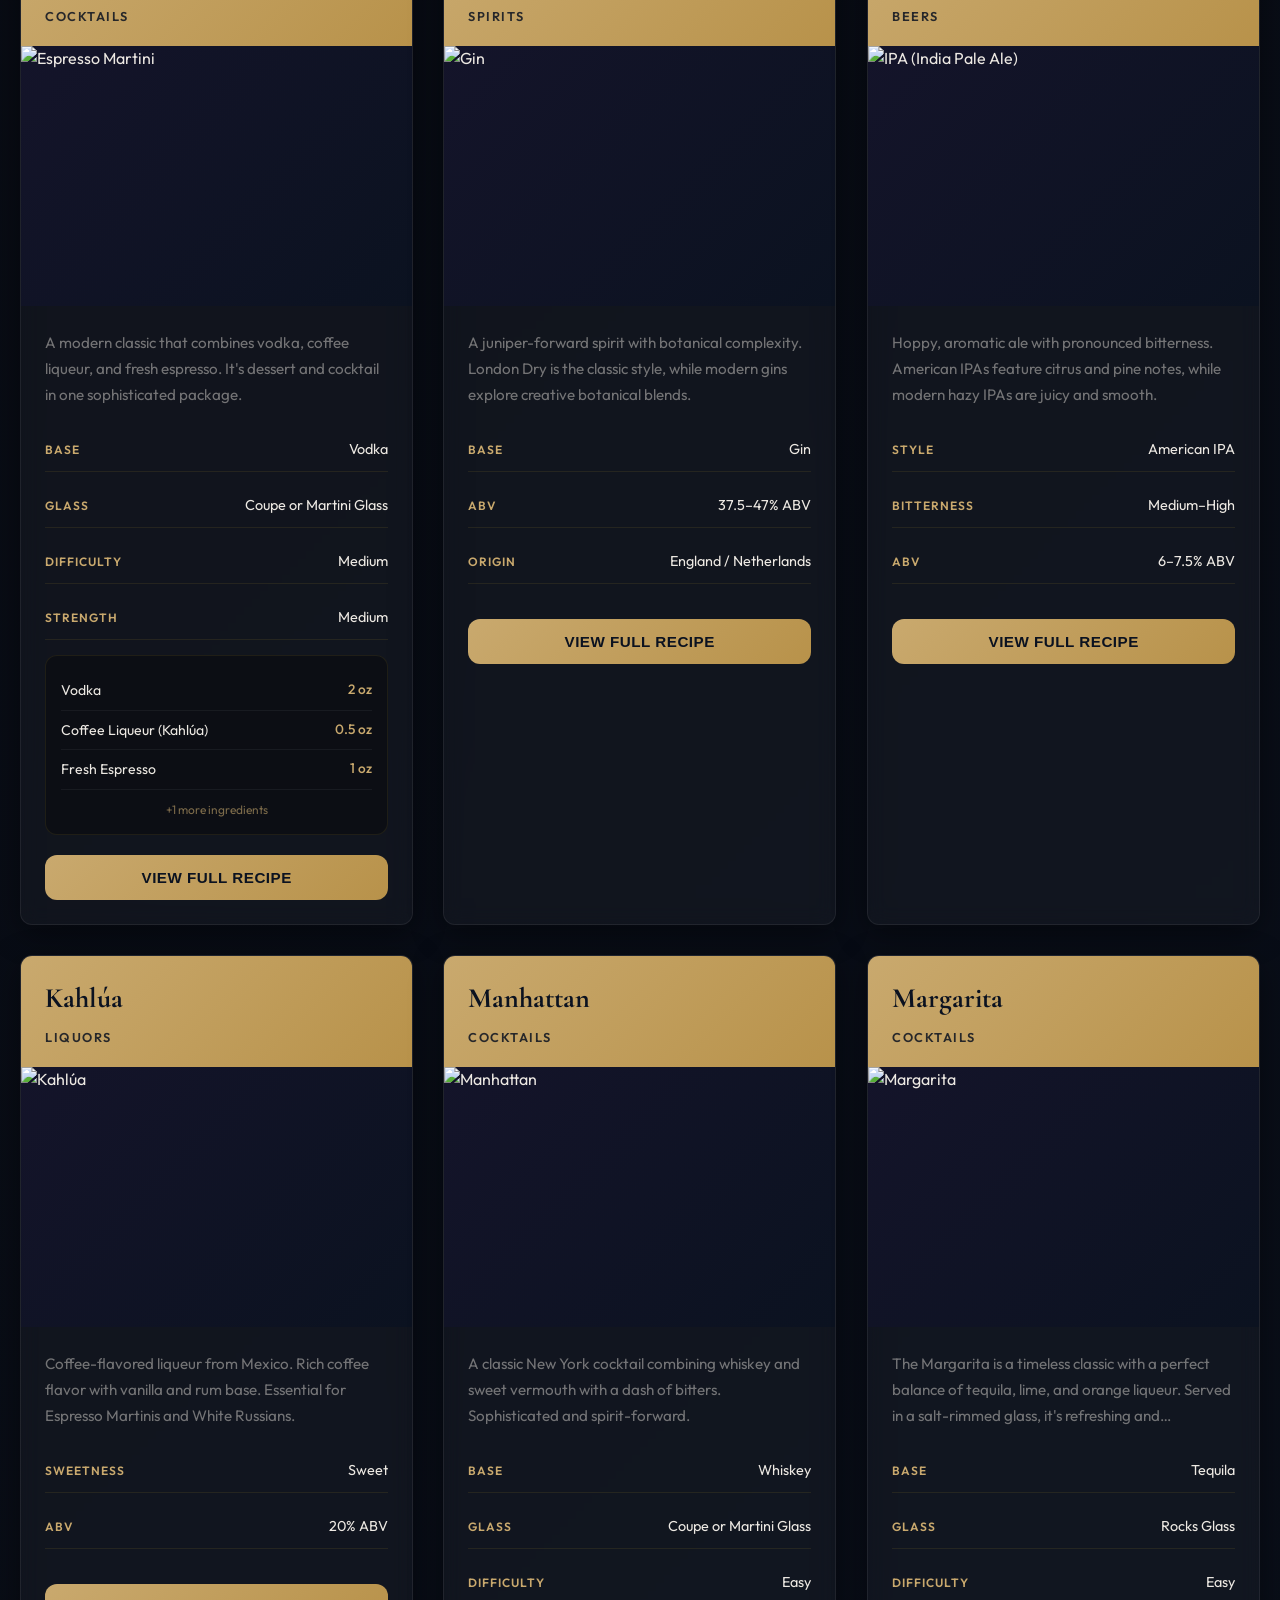
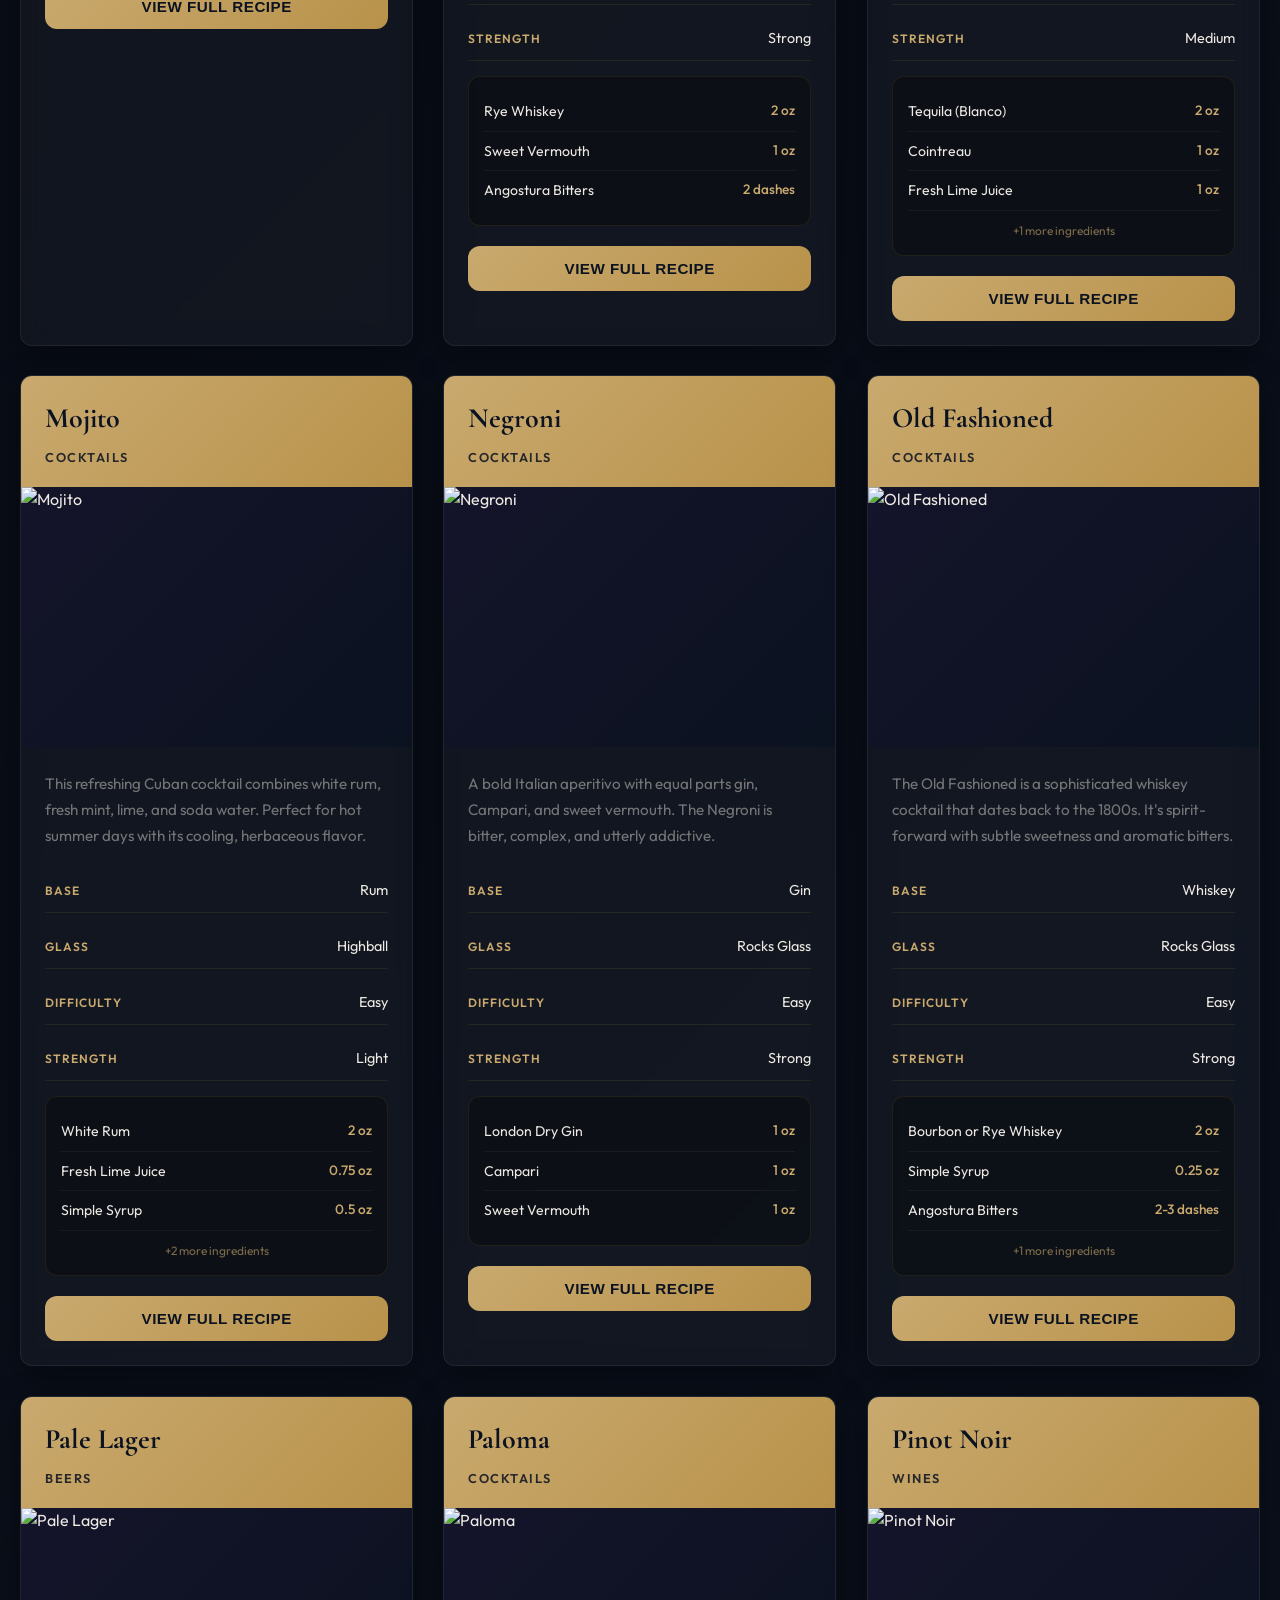
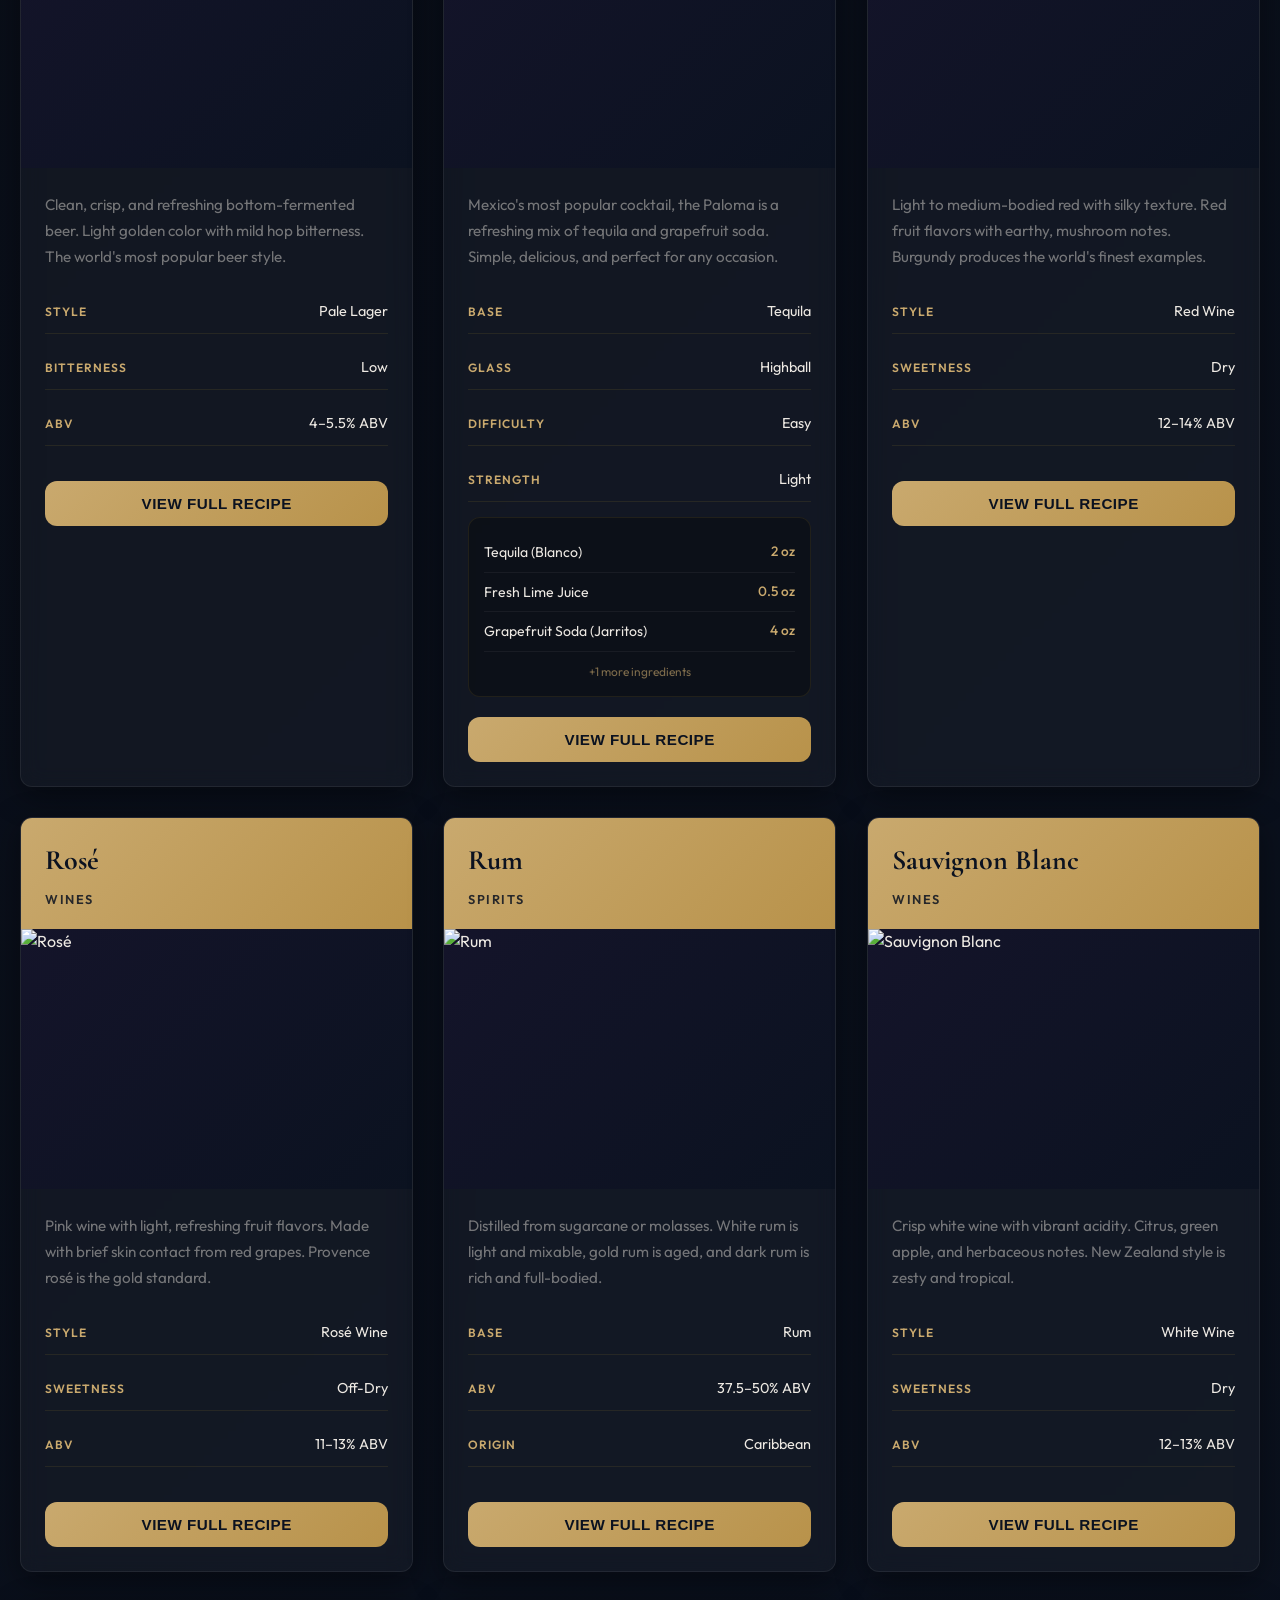
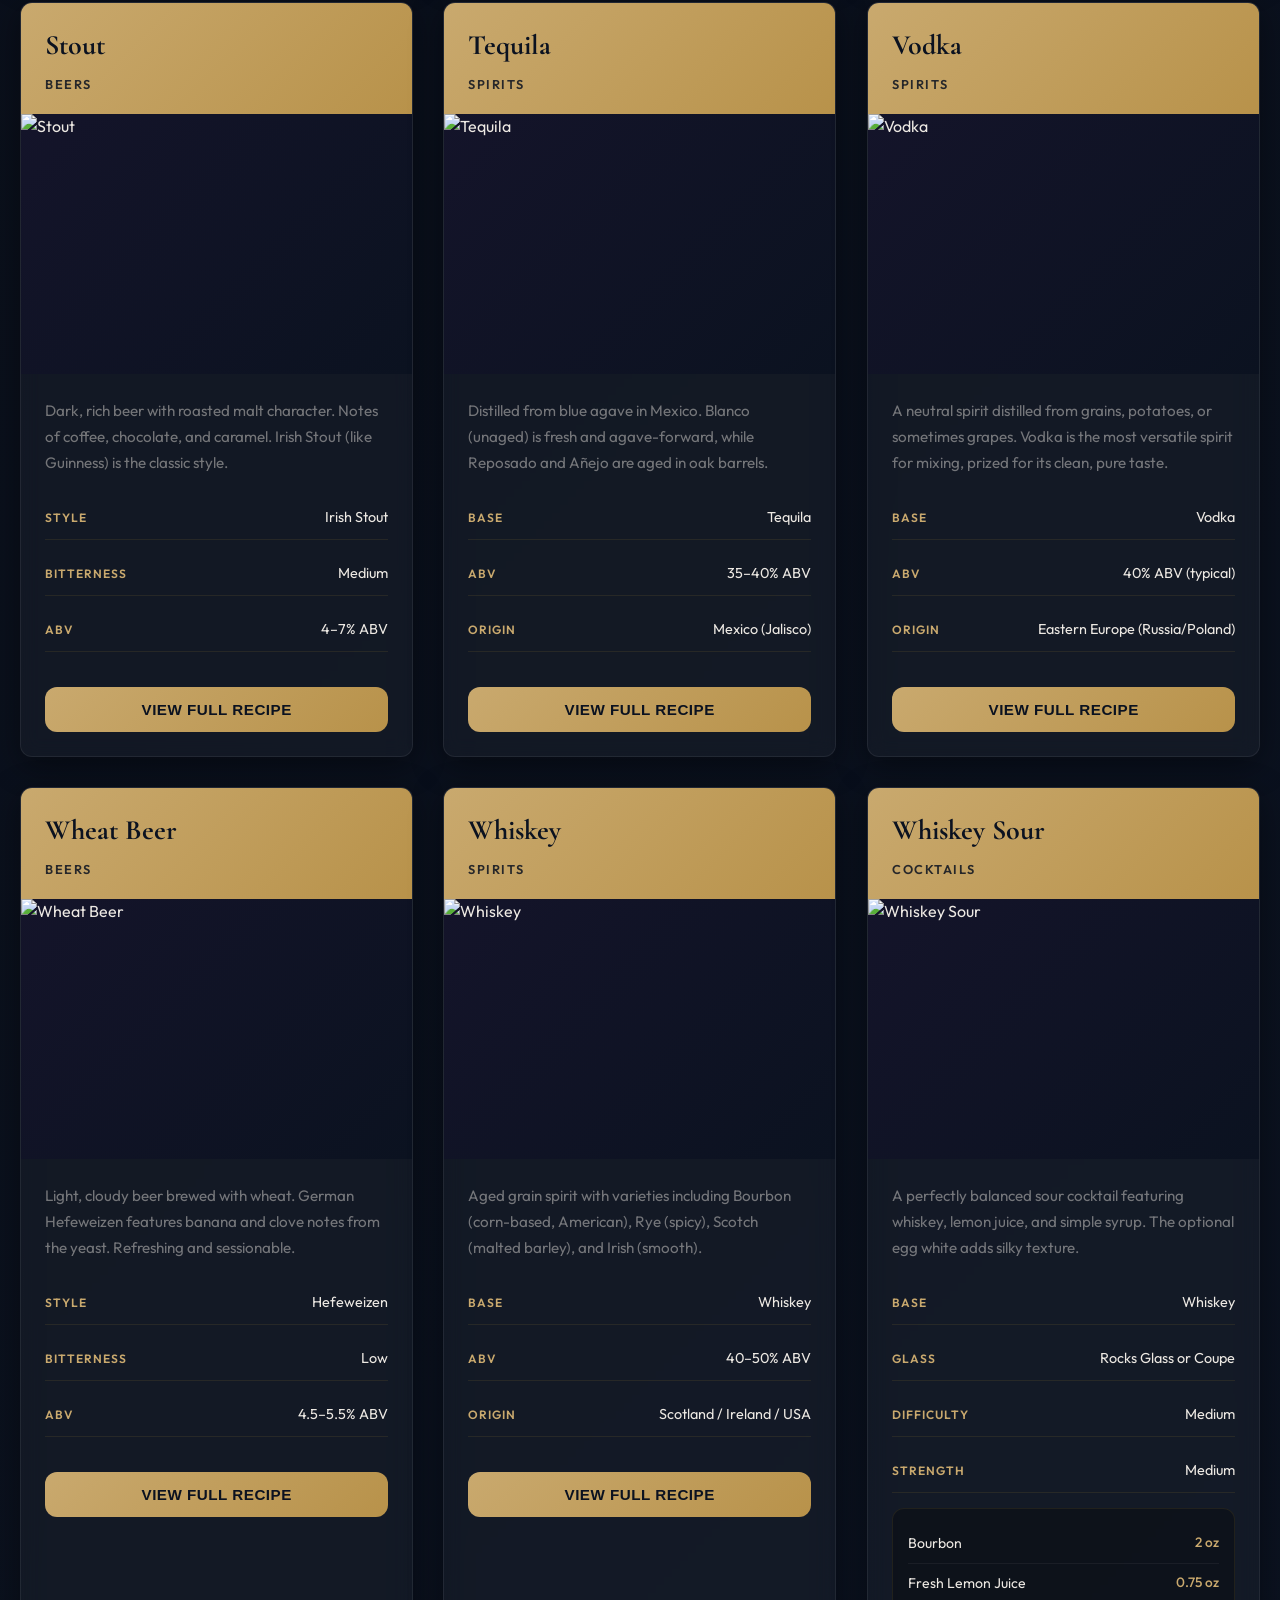
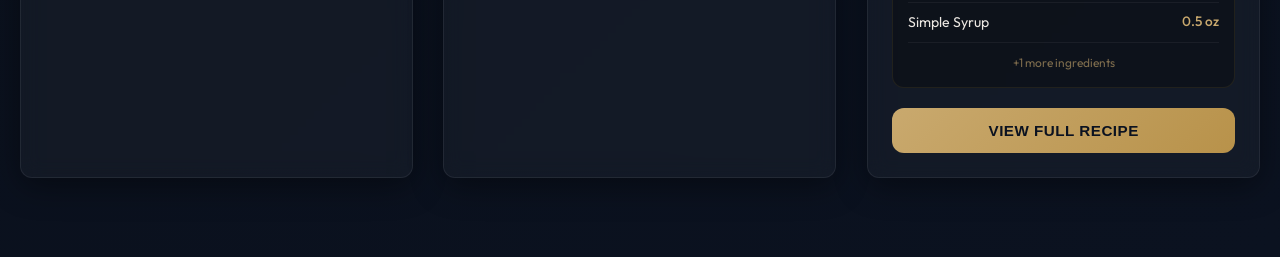
==== commit 212ece6c: "perf(core-web-vitals): add DNS prefetch, explicit image dimensions, aspect-ratio and async decoding " ====
--- a/index.html
+++ b/index.html
@@ -6,6 +6,8 @@
     <title>Bar Assistant Pro - Cocktails & Spirits Guide</title>
     <link rel="preconnect" href="https://fonts.googleapis.com">
     <link rel="preconnect" href="https://fonts.gstatic.com" crossorigin>
+    <link rel="preconnect" href="https://images.unsplash.com" crossorigin>
+    <link rel="dns-prefetch" href="https://images.unsplash.com">
     <link href="https://fonts.googleapis.com/css2?family=Cormorant+Garamond:ital,wght@0,600;0,700;1,600;1,700&family=Outfit:wght@300;400;500;600;700&display=swap" rel="stylesheet">
     <style>
         * {
@@ -307,7 +309,8 @@
         .card-image {
             width: 100%;
             height: 260px;
-            background: linear-gradient(135deg, #2c3e50 0%, #34495e 100%);
+            aspect-ratio: 16 / 10;
+            background: linear-gradient(135deg, #14142a 0%, #0b1220 100%);
             display: flex;
             align-items: center;
             justify-content: center;
@@ -319,7 +322,9 @@
             width: 100%;
             height: 100%;
             object-fit: cover;
-            transition: transform 0.6s cubic-bezier(0.4, 0, 0.2, 1);
+            transition: transform var(--duration-medium) var(--ease-luxury);
+            will-change: transform;
+            transform: translateZ(0);
         }
 
         .card:hover .card-image img {
@@ -1313,7 +1318,7 @@
                 <div class="card-category">${escapeHtml(cap(item.category))}</div>
               </div>
               <div class="card-image">
-                ${item.image ? `<img src="${escapeHtml(item.image)}" alt="${escapeHtml(item.name)}" loading="lazy">` : `<div class="card-image-placeholder">🍸</div>`}
+                ${item.image ? `<img src="${escapeHtml(item.image)}" alt="${escapeHtml(item.name)}" width="400" height="260" loading="lazy" decoding="async">` : `<div class="card-image-placeholder">🍸</div>`}
               </div>
               <div class="card-content">
                 <p class="card-description">${escapeHtml(item.description || "")}</p>
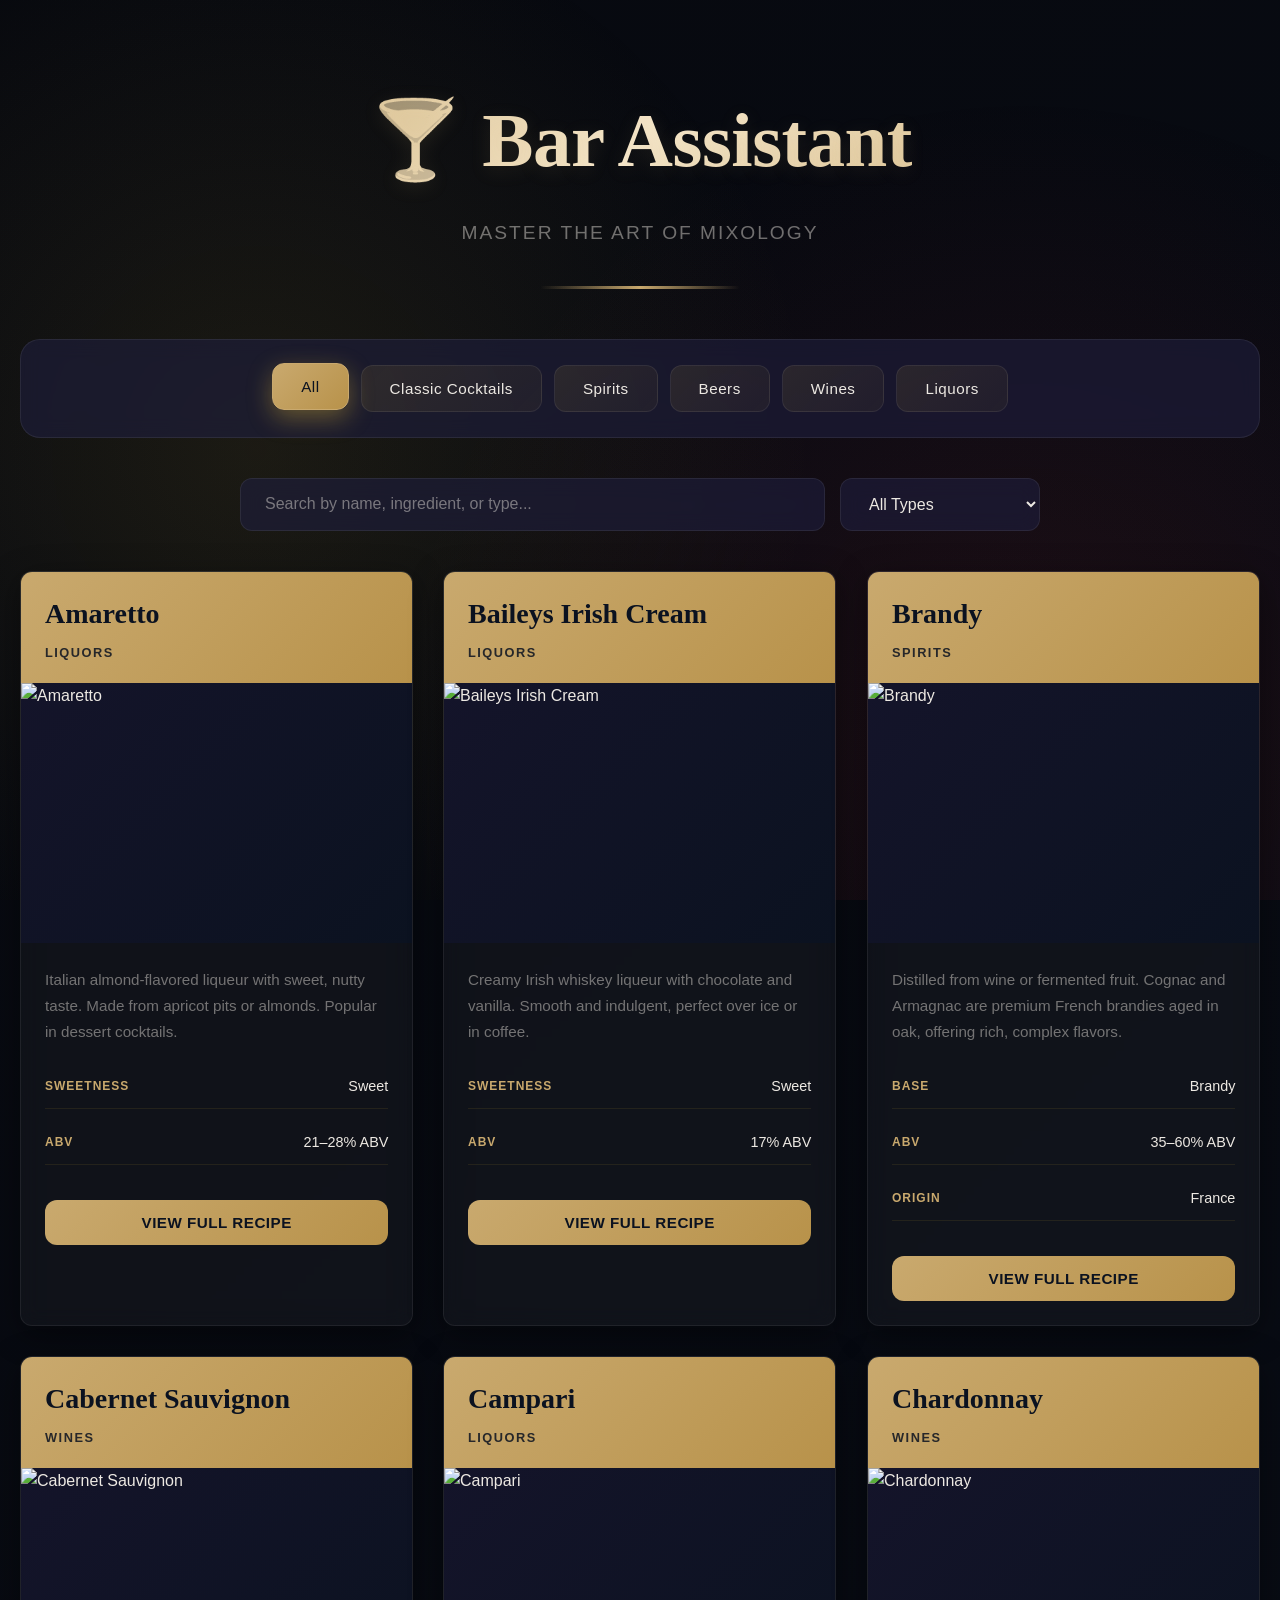
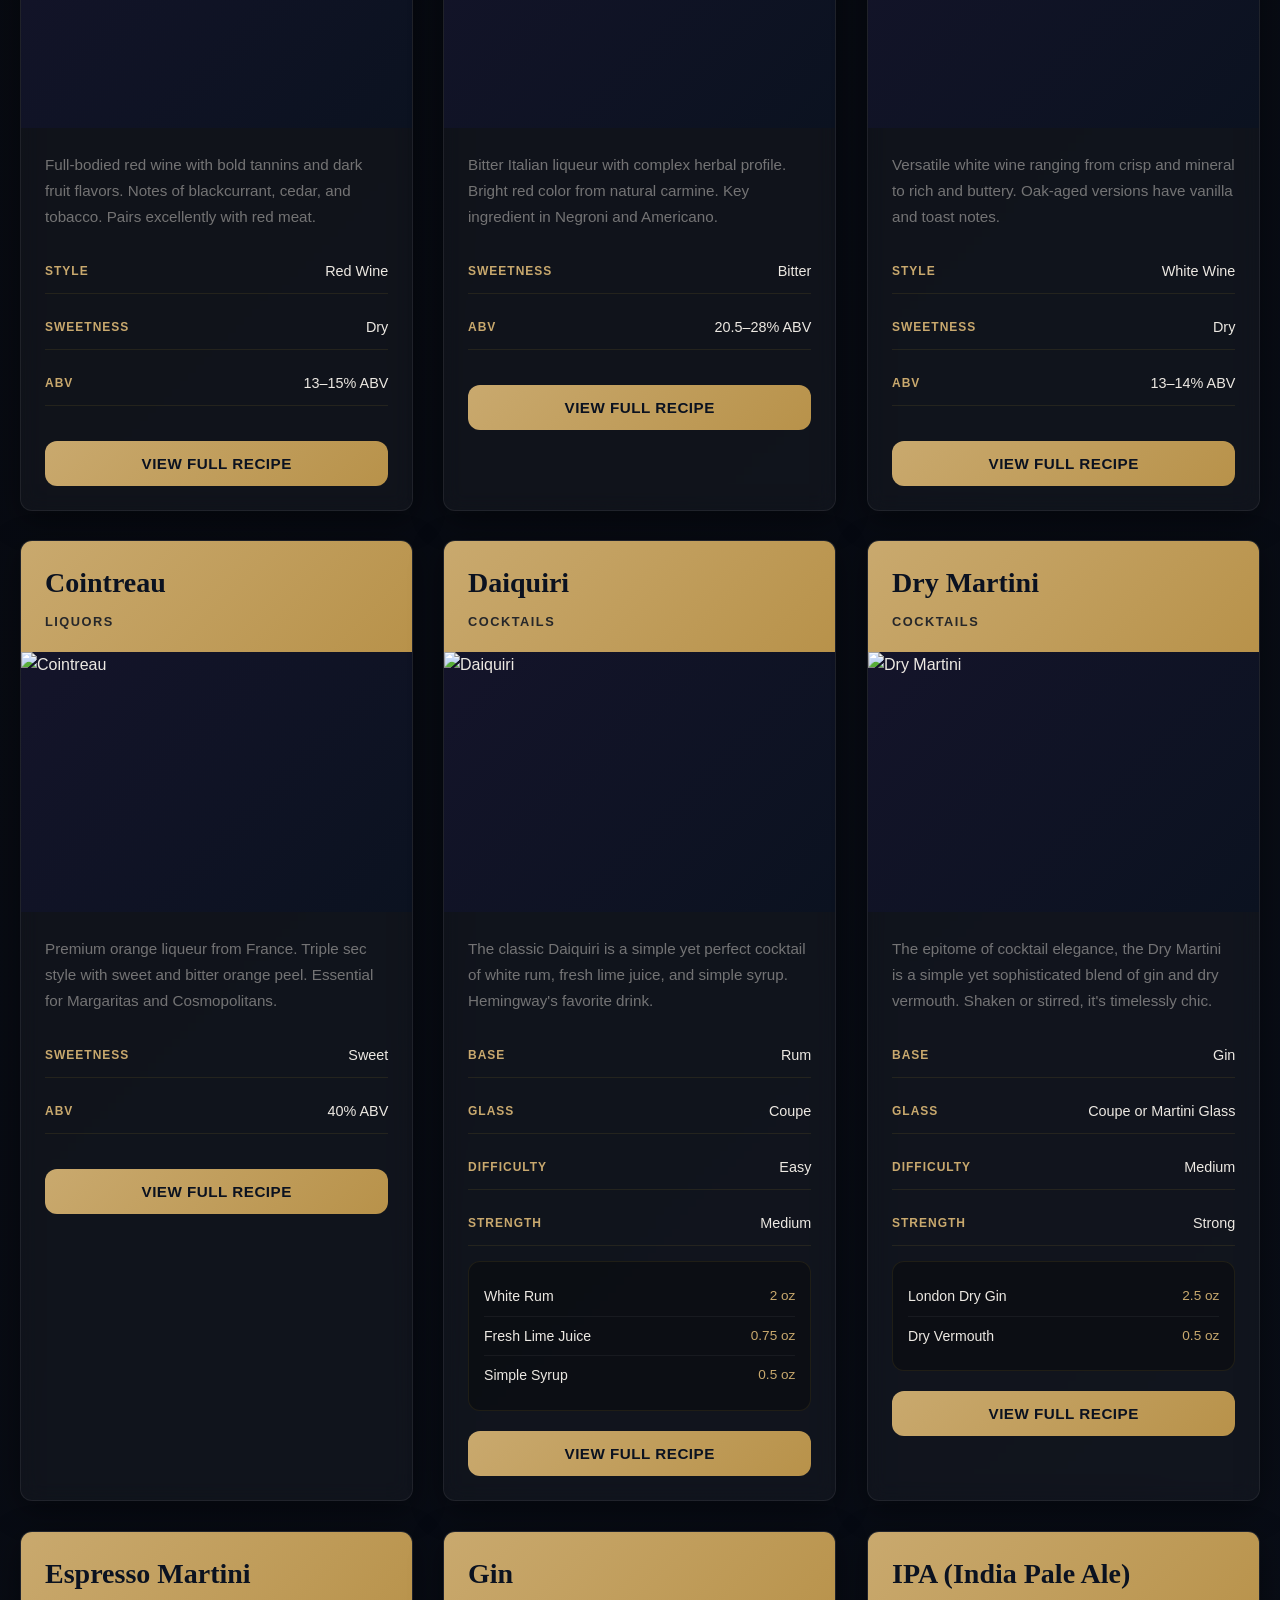
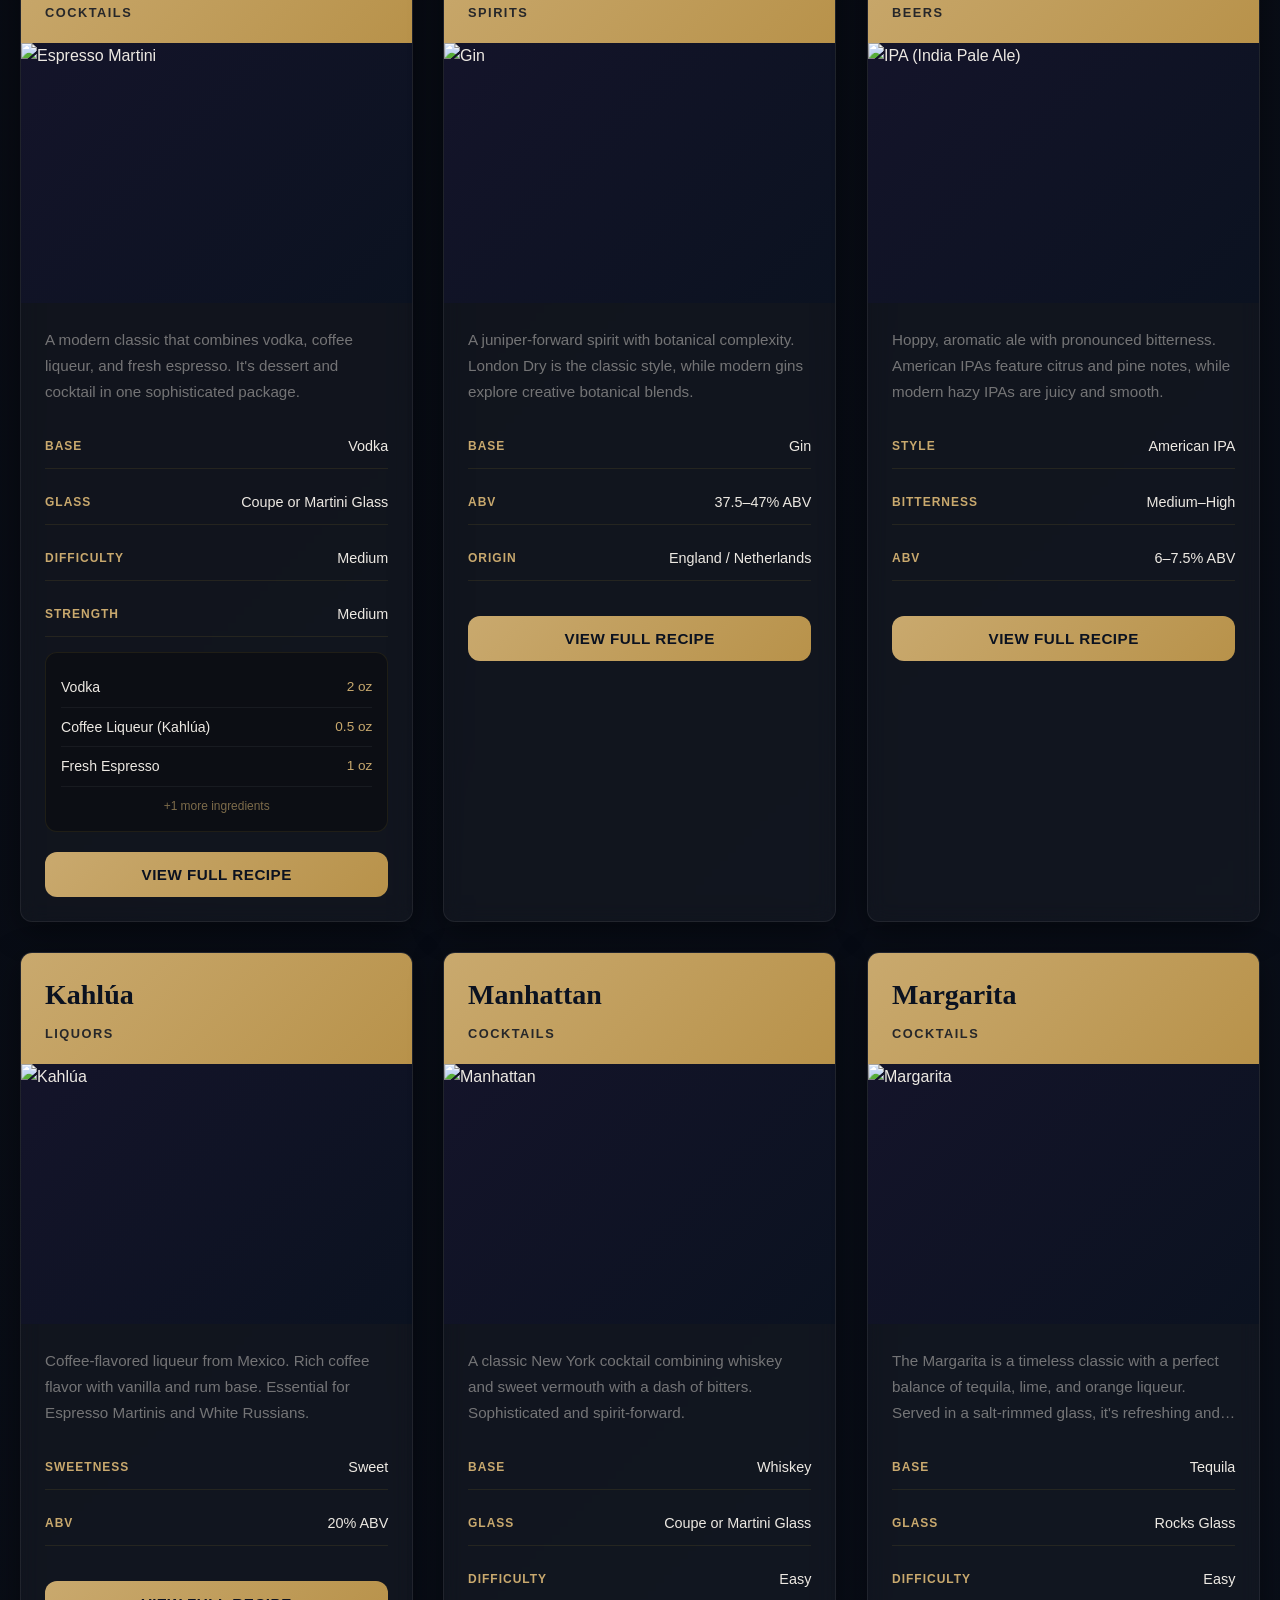
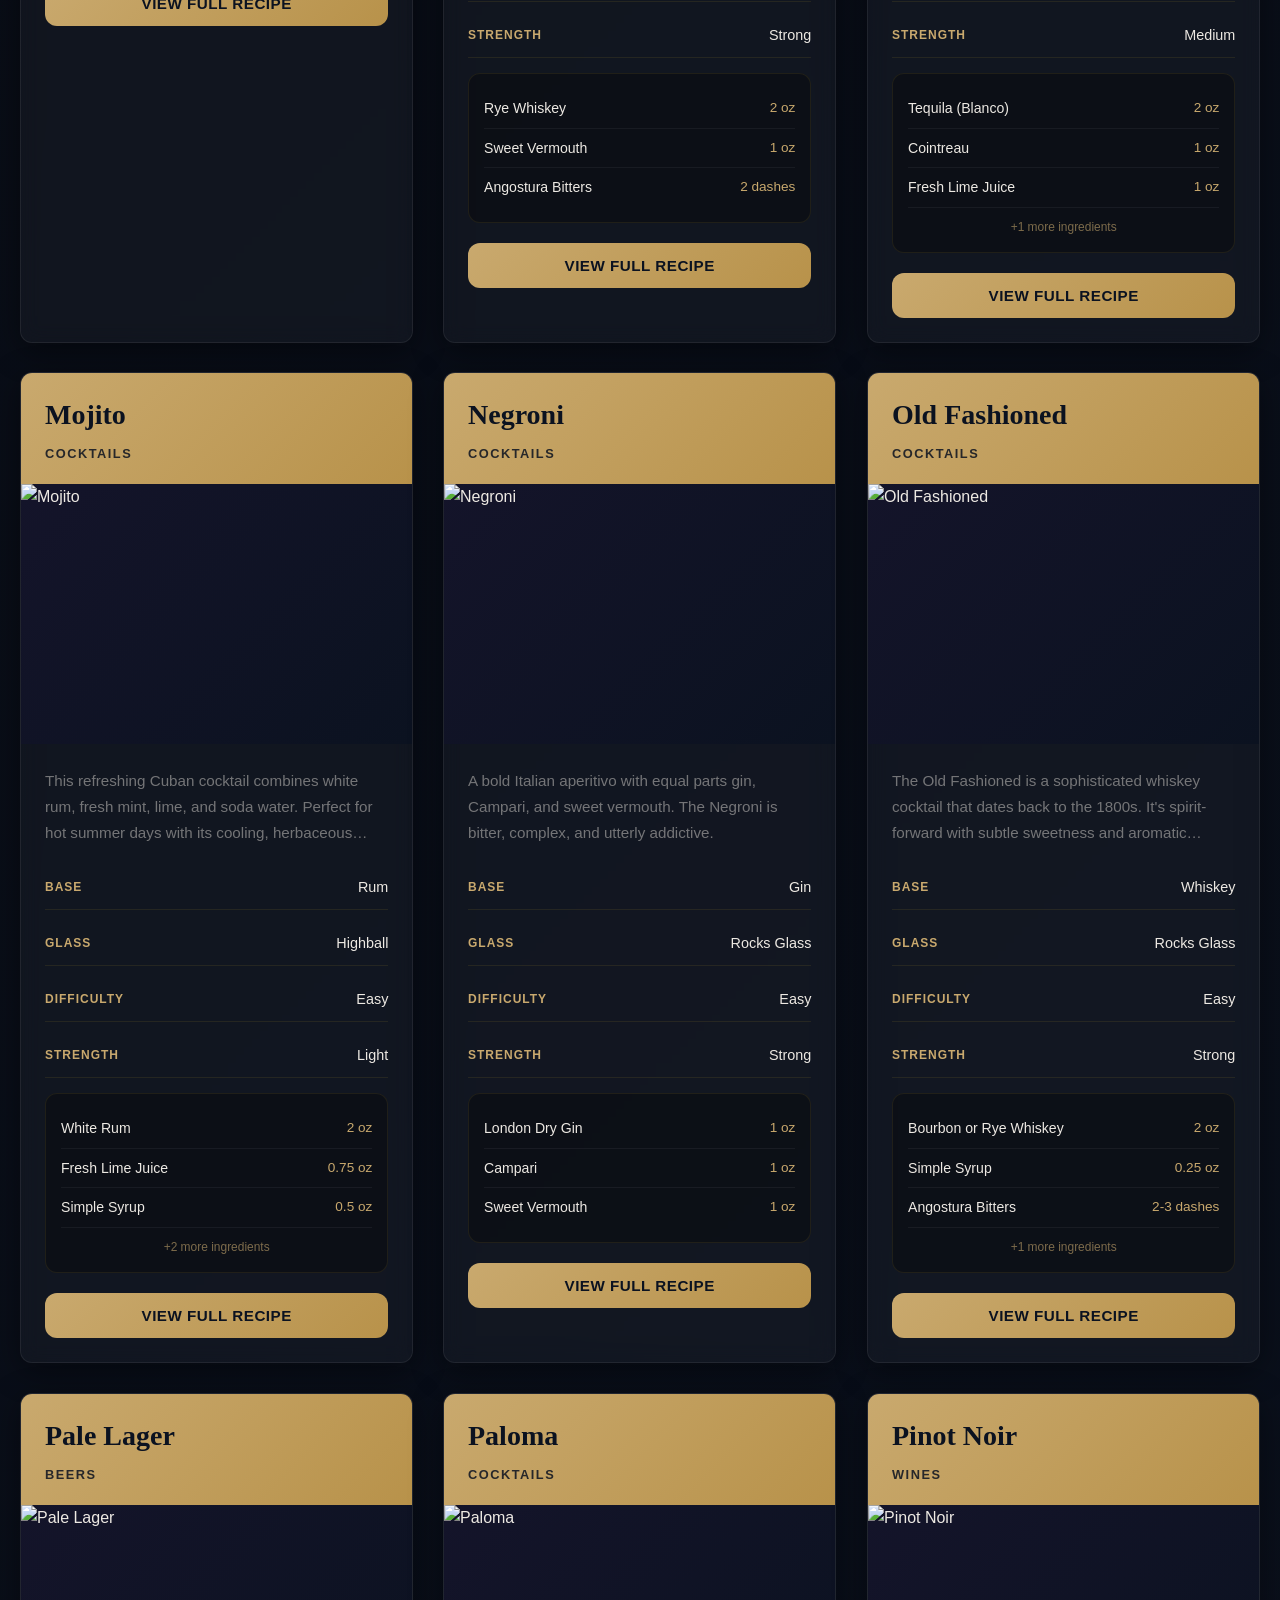
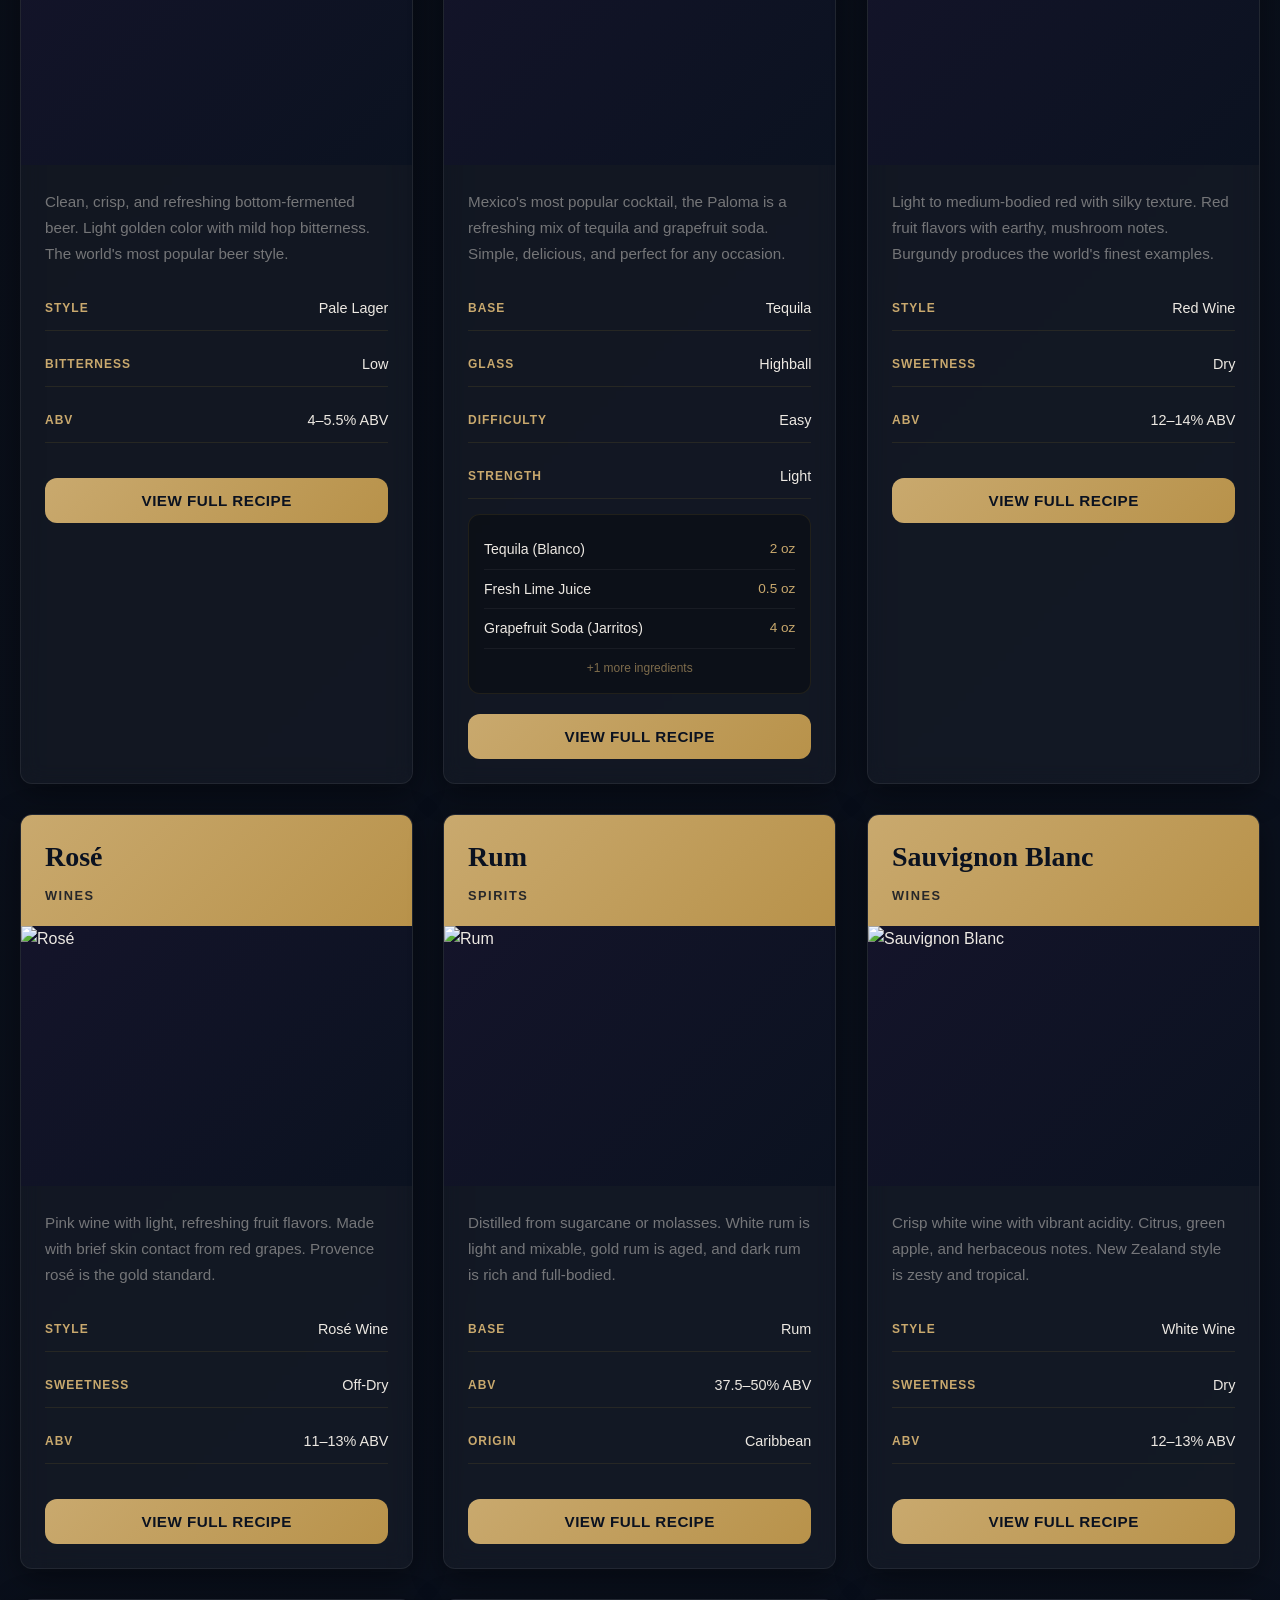
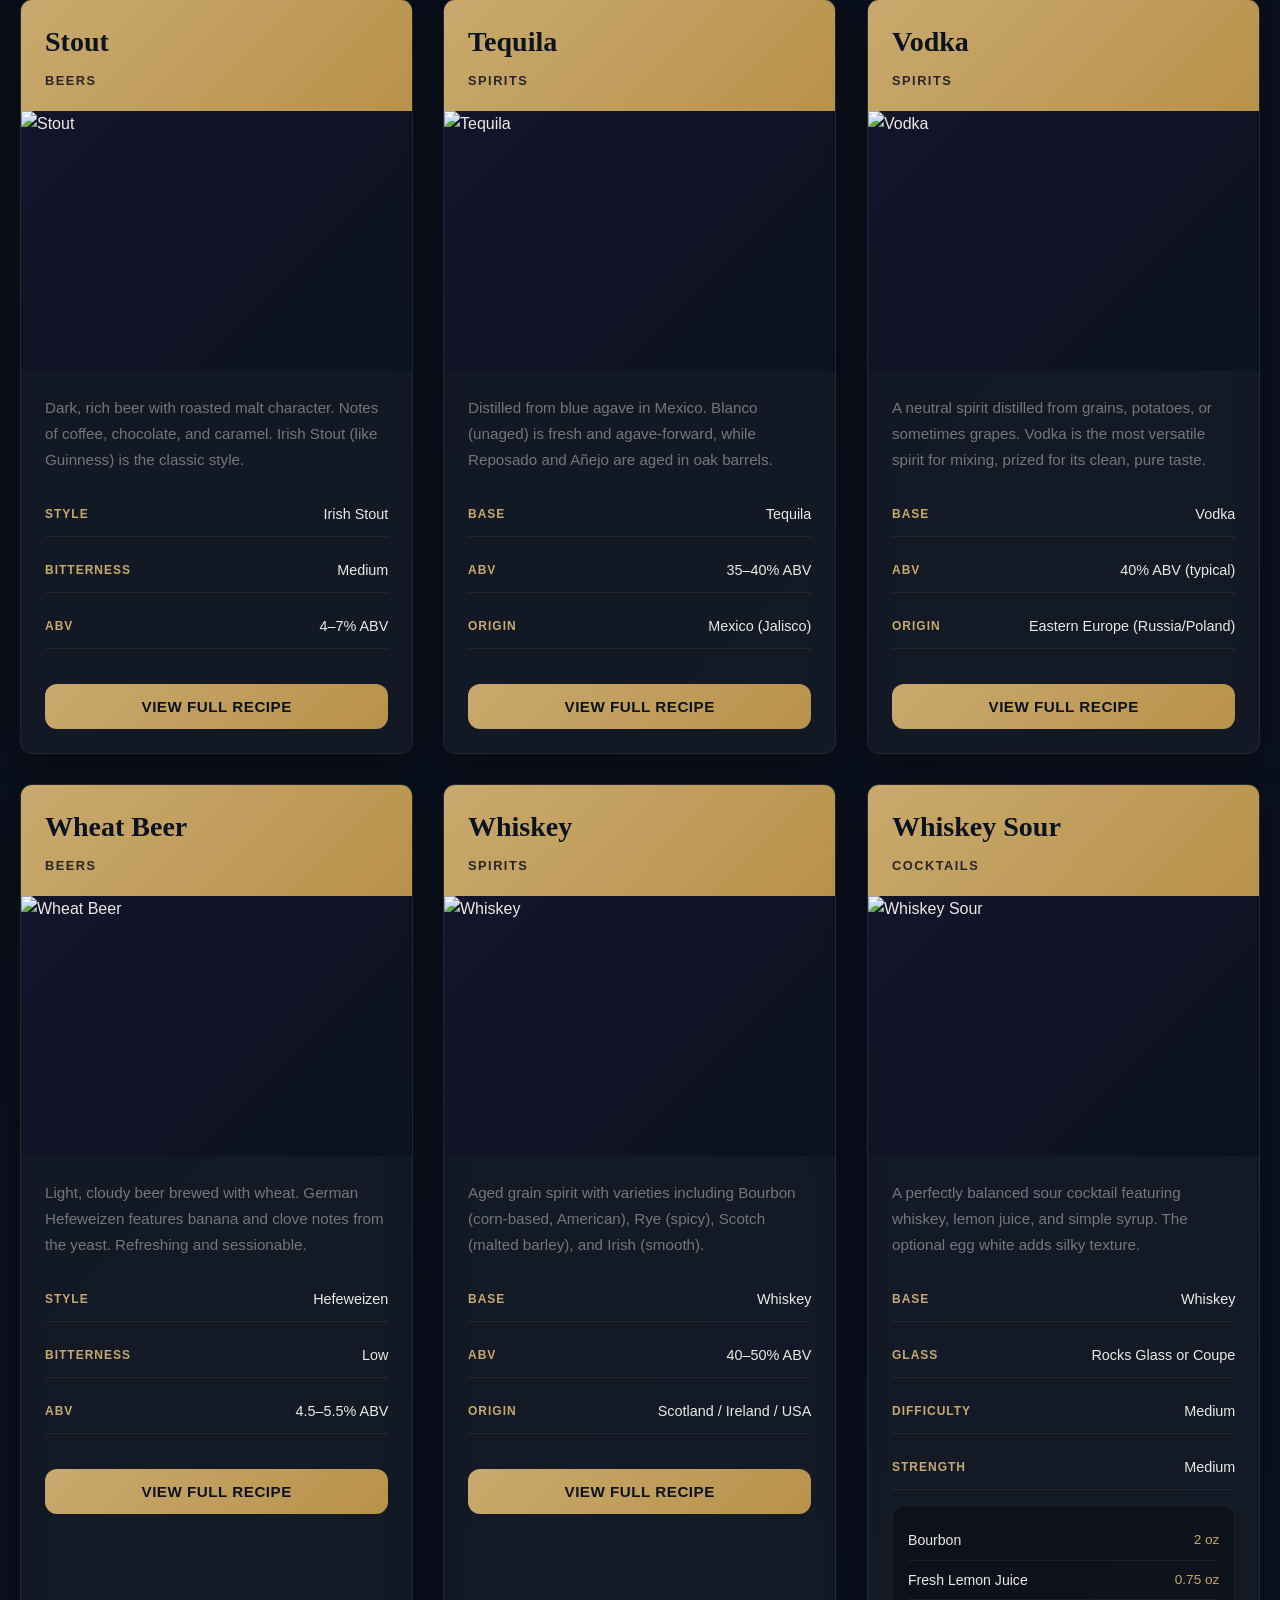
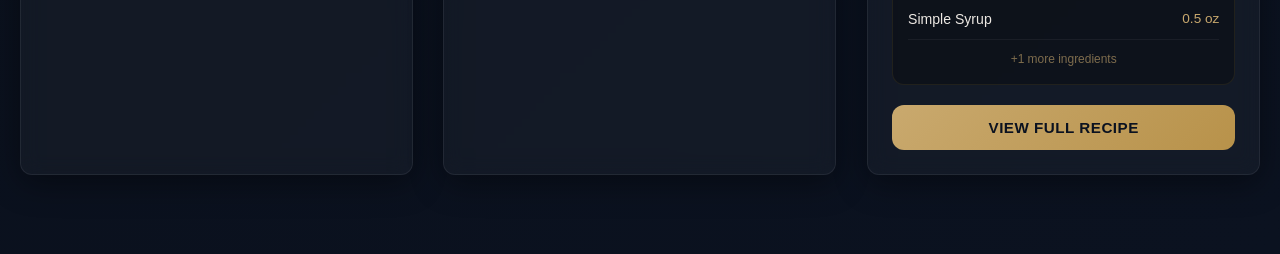
==== commit a7c62c52: "security: add strict Content-Security-Policy, fix Stored/DOM XSS, and sanitize image URLs" ====
--- a/index.html
+++ b/index.html
@@ -4,6 +4,8 @@
     <meta charset="UTF-8">
     <meta name="viewport" content="width=device-width, initial-scale=1.0">
     <title>Bar Assistant Pro - Cocktails & Spirits Guide</title>
+    <meta http-equiv="Content-Security-Policy" content="default-src 'self'; script-src 'self' 'unsafe-inline'; style-src 'self' 'unsafe-inline' https://fonts.googleapis.com; font-src 'self' https://fonts.gstatic.com data:; img-src 'self' data: https://images.unsplash.com https://media.istockphoto.com; connect-src 'self'; object-src 'none'; base-uri 'self';">
+    <meta name="referrer" content="strict-origin-when-cross-origin">
     <link rel="preconnect" href="https://fonts.googleapis.com">
     <link rel="preconnect" href="https://fonts.gstatic.com" crossorigin>
     <link rel="preconnect" href="https://images.unsplash.com" crossorigin>
@@ -1210,10 +1212,20 @@
         const byName = (a, b) => a.name.localeCompare(b.name);
         const norm = (s = "") => String(s).toLowerCase();
         const escapeHtml = (s = "") =>
-          String(s)
+          String(s ?? "")
             .replace(/&/g, "&amp;")
             .replace(/</g, "&lt;")
-            .replace(/>/g, "&gt;");
+            .replace(/>/g, "&gt;")
+            .replace(/"/g, "&quot;")
+            .replace(/'/g, "&#39;");
+
+        const sanitizeUrl = (url = "") => {
+          const trimmed = String(url || "").trim();
+          if (/^(https?:\/\/|\/|\.\/|data:image\/)/i.test(trimmed)) {
+            return escapeHtml(trimmed);
+          }
+          return "";
+        };
 
         function debounce(fn, ms = 300) {
           let t;
@@ -1318,7 +1330,7 @@
                 <div class="card-category">${escapeHtml(cap(item.category))}</div>
               </div>
               <div class="card-image">
-                ${item.image ? `<img src="${escapeHtml(item.image)}" alt="${escapeHtml(item.name)}" width="400" height="260" loading="lazy" decoding="async">` : `<div class="card-image-placeholder">🍸</div>`}
+                ${item.image && sanitizeUrl(item.image) ? `<img src="${sanitizeUrl(item.image)}" alt="${escapeHtml(item.name)}" width="400" height="260" loading="lazy" decoding="async">` : `<div class="card-image-placeholder">🍸</div>`}
               </div>
               <div class="card-content">
                 <p class="card-description">${escapeHtml(item.description || "")}</p>
